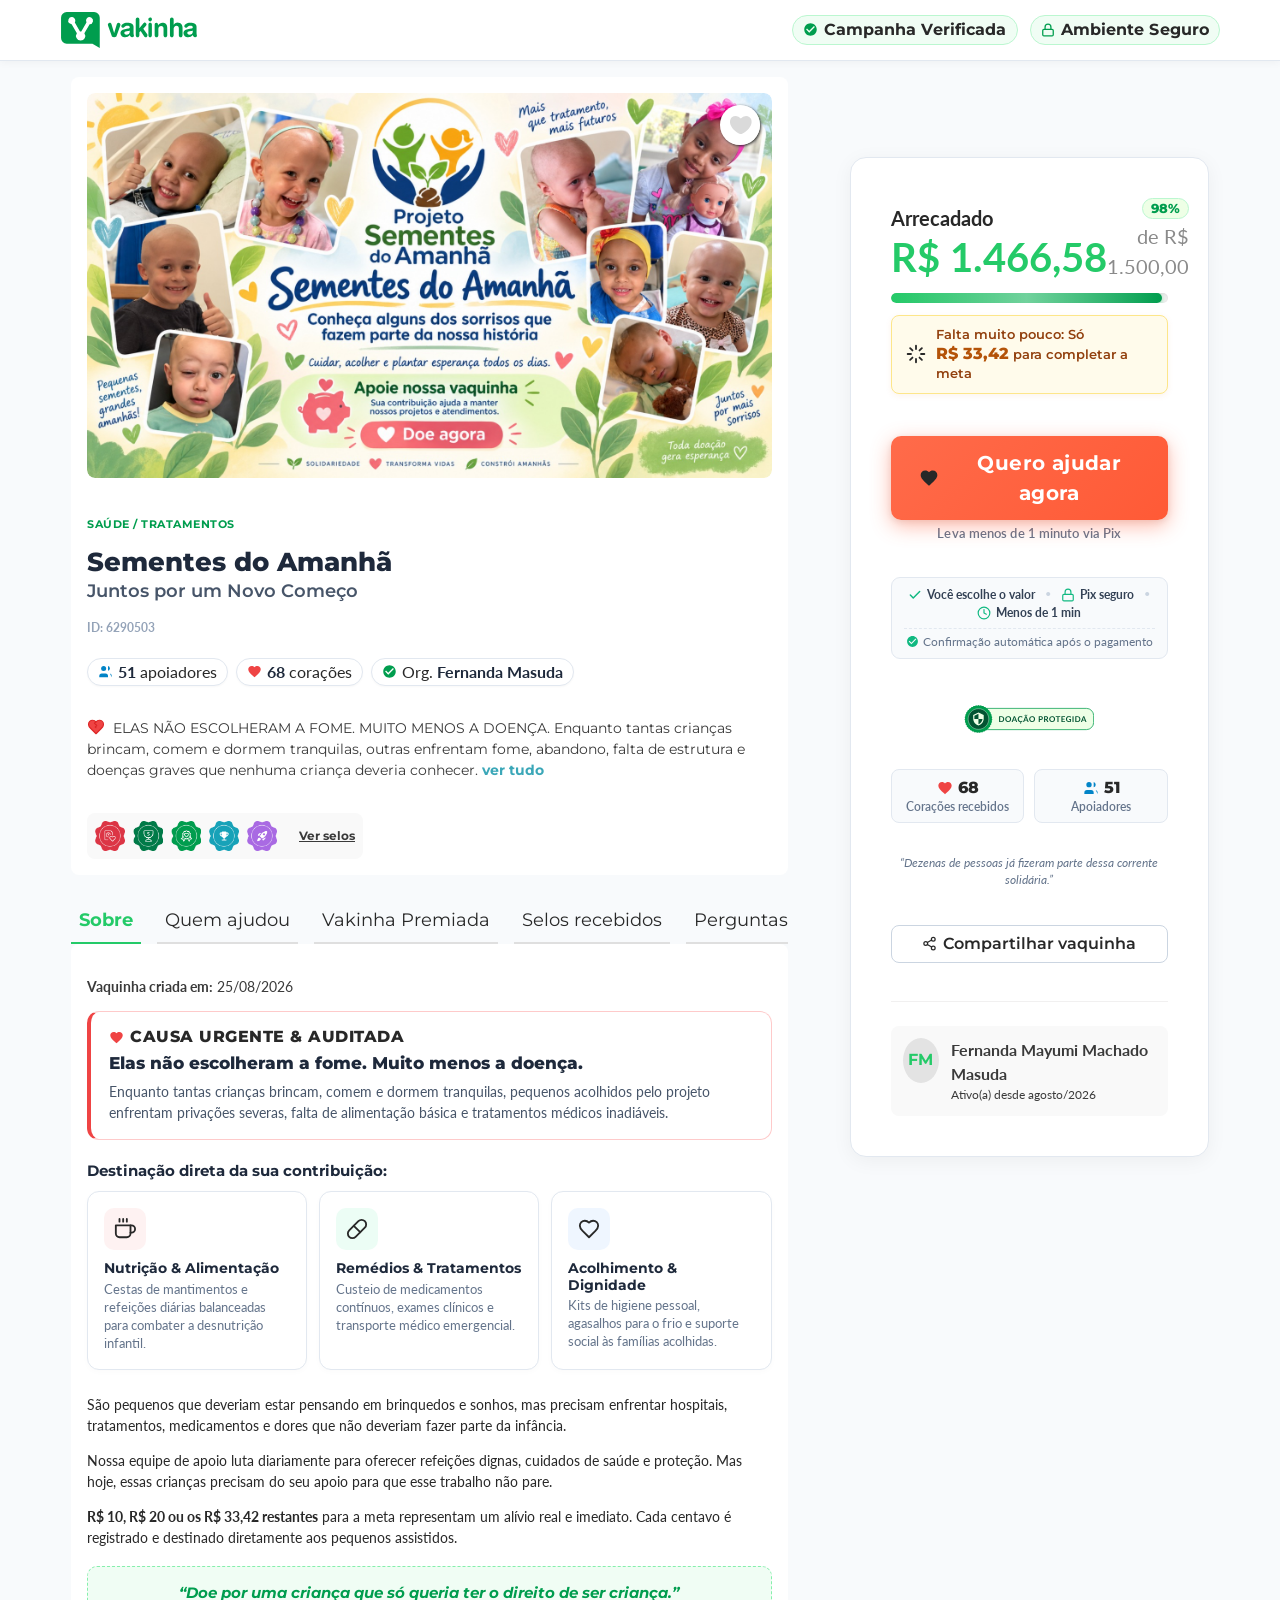
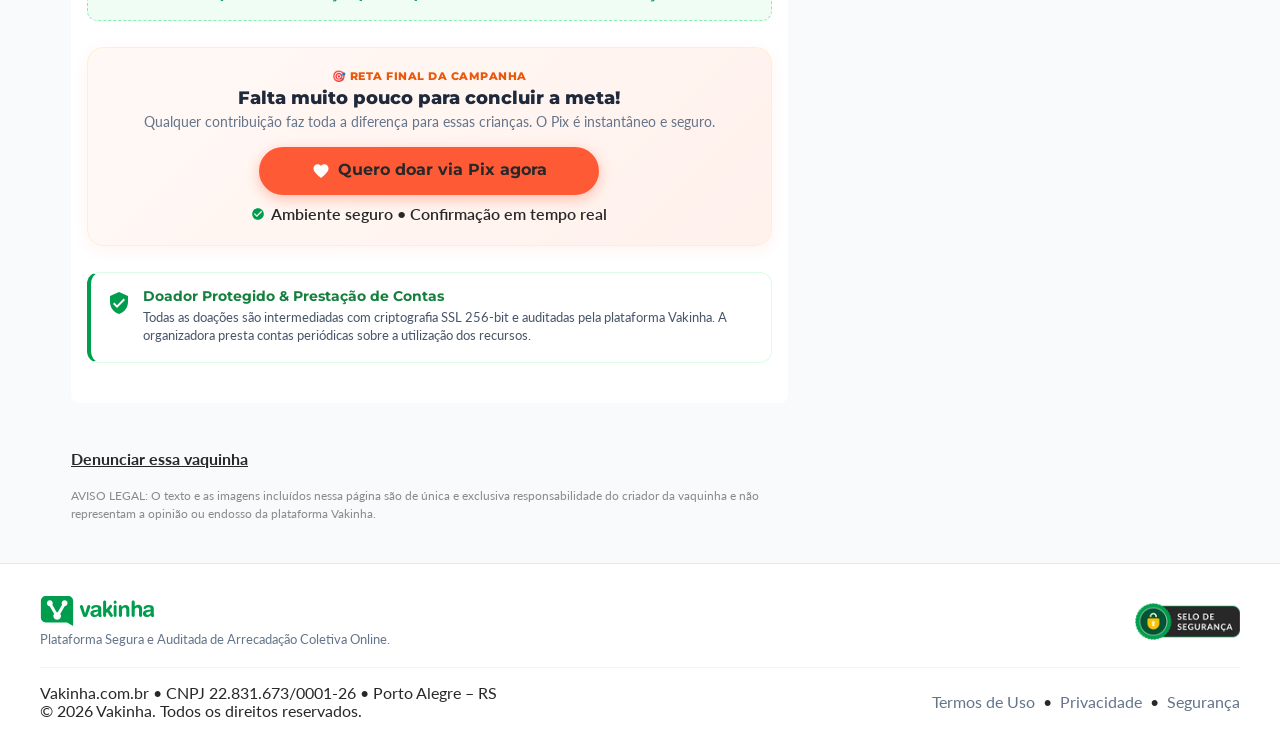
==== index.html @ 7f08d000 "feat: migrate payment integration completely to SigiloPay API and remove CaosPay" ====
<!DOCTYPE html>
<html lang="pt-BR">
<head>
  <meta charset="utf-8">
  <meta name="viewport" content="width=device-width, initial-scale=1.0">
  <title>Sementes do Amanhã — Juntos por um Novo Começo | Vakinha</title>
  <meta name="description" content="Ajude a campanha Sementes do Amanhã — Juntos por um Novo Começo.">
  <link rel="icon" href="assets/images/favicon.ico" type="image/x-icon">
  <link rel="preconnect" href="https://fonts.googleapis.com">
  <link rel="preconnect" href="https://fonts.gstatic.com" crossorigin>
  <link href="https://fonts.googleapis.com/css2?family=Lato:ital,wght@0,300;0,400;0,700;0,900;1,300;1,400;1,700;1,900&family=Montserrat:ital,wght@0,300;0,400;0,700;0,900;1,300;1,400;1,700;1,900&display=swap" rel="stylesheet">
  <link rel="stylesheet" href="assets/css/main.css">
  <link rel="stylesheet" href="assets/css/interactions.css">
</head>
<body>
  <div id="__next">
    <header id="headerContainer" class="vk-header-pro">
      <div class="vk-header-inner">
        <a href="javascript:void(0)" class="vk-logo-link vk-no-action" title="Vakinha.com.br — Maior site de vaquinhas do Brasil">
          <svg width="138" height="36" viewBox="0 0 151 40" fill="none" xmlns="http://www.w3.org/2000/svg">
            <path fill="#009D4E" fill-rule="evenodd" d="M6.253 0h30.494a6.27 6.27 0 0 1 4.417 1.839A6.28 6.28 0 0 1 43 6.26V28.96q.001.148-.005.29V40l-8.12-4.775H6.253a6.27 6.27 0 0 1-4.416-1.84A6.28 6.28 0 0 1 0 28.964V6.263a6.28 6.28 0 0 1 1.837-4.421A6.27 6.27 0 0 1 6.253.002zm15.484 21.578q-.348 0-.692.046L15.3 11.647a3.97 3.97 0 0 0-2.732-5.986 3.956 3.956 0 0 0-4.246 2.262 3.97 3.97 0 0 0 1.065 4.697c.668.557 1.5.879 2.368.916l5.85 10.146a5.116 5.116 0 0 0 4.113 8.111 5.1 5.1 0 0 0 4.555-2.756 5.12 5.12 0 0 0-.368-5.317l5.87-10.178a3.96 3.96 0 0 0 3.692-3.085 3.97 3.97 0 0 0-2.003-4.376 3.955 3.955 0 0 0-4.744.784 3.97 3.97 0 0 0-.49 4.79l-5.754 9.976a5 5 0 0 0-.736-.058z" clip-rule="evenodd"/>
            <path fill="#009D4E" d="M52.267 15.294a4.7 4.7 0 0 1-.26-1.078 2.07 2.07 0 0 1 .536-1.568A2.02 2.02 0 0 1 54.05 12c.502-.003.988.174 1.372.5.385.325.643.778.729 1.278l2.82 9.617h.057l2.821-9.617c.086-.5.344-.953.728-1.28A2.1 2.1 0 0 1 63.95 12a2 2 0 0 1 1.506.65 2.05 2.05 0 0 1 .537 1.566 4.5 4.5 0 0 1-.26 1.078L61.76 26.486C61.358 27.622 61.093 28 58.998 28s-2.359-.378-2.761-1.514zM80.562 23.504c.056.963.202 1.92.438 2.855a1.78 1.78 0 0 1-1.226 1.552 1.8 1.8 0 0 1-.69.079 2.28 2.28 0 0 1-1.823-.654 2.3 2.3 0 0 1-.672-1.822 7.3 7.3 0 0 1-5.8 2.476 4.52 4.52 0 0 1-3.299-1.165A4.55 4.55 0 0 1 66 23.65c0-3.524 2.67-4.513 5.92-4.892l2.58-.292c1.009-.11 1.829-.35 1.829-1.576s-1.25-1.747-2.67-1.747c-3.141 0-3.222 2.33-4.905 2.33a1.68 1.68 0 0 1-1.64-.975 1.7 1.7 0 0 1-.155-.655c0-1.688 2.38-3.844 6.73-3.844 4.064 0 6.879 1.311 6.879 4.368zm-4.237-3.058a3.8 3.8 0 0 1-1.829.67l-1.537.232c-1.771.263-2.729.816-2.729 2.097 0 .96.898 1.747 2.355 1.747 2.323 0 3.745-1.514 3.745-3.086zM83 8.153c0-.571.213-1.119.591-1.522.379-.404.892-.631 1.428-.631s1.049.227 1.427.63c.38.404.592.952.592 1.523v9.786l4.484-5.308c.19-.244.427-.443.693-.586.267-.142.558-.224.856-.24.489.01.956.216 1.31.577.353.36.567.85.6 1.37.01.27-.04.54-.145.785a1.7 1.7 0 0 1-.464.63l-2.993 3.336 4.204 6.015c.273.404.419.889.417 1.386a2.16 2.16 0 0 1-.554 1.461 1.9 1.9 0 0 1-1.354.633 1.97 1.97 0 0 1-1.037-.243 2.1 2.1 0 0 1-.788-.758l-3.816-5.75-1.411 1.326v3.274c0 .571-.213 1.119-.591 1.522-.379.404-.892.631-1.428.631a1.96 1.96 0 0 1-1.428-.63 2.23 2.23 0 0 1-.59-1.523zM99 6c.463 0 .911.179 1.269.506s.602.783.693 1.288c.09.506.02 1.031-.198 1.486a2.1 2.1 0 0 1-.999 1.008 1.8 1.8 0 0 1-1.346.074 2.03 2.03 0 0 1-1.082-.895 2.43 2.43 0 0 1-.327-1.457c.045-.513.249-.993.576-1.357A1.9 1.9 0 0 1 99 6m-1.921 8.037c0-.281.05-.56.146-.82.097-.26.238-.495.417-.694.178-.199.39-.357.623-.464a1.75 1.75 0 0 1 1.47 0c.234.107.446.265.624.464.179.199.32.435.417.695s.146.538.146.82v11.82c0 .569-.203 1.113-.563 1.515S99.51 28 99 28s-.998-.226-1.358-.627a2.27 2.27 0 0 1-.563-1.515zM104 14.133c0-1.281.565-2.128 1.866-2.128 1.3 0 1.867.847 1.867 2.128v.55h.057a6 6 0 0 1 2.173-1.996 5.8 5.8 0 0 1 2.834-.686c2.488 0 5.203 1.282 5.203 5.596v8.276c0 .564-.218 1.105-.605 1.504a2.03 2.03 0 0 1-1.46.623 2.03 2.03 0 0 1-1.459-.623 2.16 2.16 0 0 1-.605-1.504V18.44c0-1.72-.821-2.944-2.603-2.944a3.17 3.17 0 0 0-2.24 1.009 3.36 3.36 0 0 0-.899 2.342v7.023c0 .564-.217 1.105-.605 1.504a2.03 2.03 0 0 1-1.459.623 2.03 2.03 0 0 1-1.46-.623A2.16 2.16 0 0 1 104 25.87zM121 8.153c0-.57.218-1.119.605-1.522.387-.404.912-.631 1.46-.631s1.073.227 1.46.63c.387.404.604.952.604 1.523v5.927h.057a5.6 5.6 0 0 1 2.04-1.721 5.35 5.35 0 0 1 2.569-.551c2.489 0 5.205 1.298 5.205 5.663v8.376c0 .57-.218 1.119-.605 1.522-.387.404-.912.631-1.46.631a2.02 2.02 0 0 1-1.46-.63 2.2 2.2 0 0 1-.604-1.523v-7.524c0-1.74-.821-2.98-2.602-2.98a3.15 3.15 0 0 0-2.24 1.022 3.42 3.42 0 0 0-.898 2.37v7.107c0 .571-.218 1.12-.605 1.523-.387.404-.913.63-1.46.63a2.02 2.02 0 0 1-1.46-.63 2.2 2.2 0 0 1-.605-1.523zM150.562 23.504c.056.963.203 1.92.438 2.855a1.78 1.78 0 0 1-1.227 1.553 1.8 1.8 0 0 1-.689.078 2.28 2.28 0 0 1-1.824-.654 2.3 2.3 0 0 1-.672-1.822 7.3 7.3 0 0 1-5.8 2.476 4.52 4.52 0 0 1-3.298-1.165A4.55 4.55 0 0 1 136 23.65c0-3.524 2.669-4.513 5.921-4.892l2.579-.292c1.017-.11 1.829-.35 1.829-1.576s-1.248-1.747-2.669-1.747c-3.141 0-3.221 2.33-4.905 2.33a1.68 1.68 0 0 1-1.243-.433 1.7 1.7 0 0 1-.552-1.197c0-1.688 2.379-3.844 6.729-3.844 4.063 0 6.879 1.311 6.879 4.368zm-4.237-3.058a3.8 3.8 0 0 1-1.828.67l-1.538.232c-1.77.263-2.728.816-2.728 2.097 0 .96.897 1.747 2.355 1.747 2.321 0 3.743-1.514 3.743-3.086z"/>
          </svg>
        </a>

        <div class="vk-header-trust">
          <div class="vk-header-badge">
            <svg width="15" height="15" viewBox="0 0 24 24" fill="#009D4E"><path d="M12 2C6.48 2 2 6.48 2 12s4.48 10 10 10 10-4.48 10-10S17.52 2 12 2zm-2 15-5-5 1.41-1.41L10 14.17l7.59-7.59L19 8l-9 9z"/></svg>
            <span>Campanha Verificada</span>
          </div>
          <div class="vk-header-badge vk-badge-ssl">
            <svg width="14" height="14" viewBox="0 0 24 24" fill="none" stroke="#009D4E" stroke-width="2.2" stroke-linecap="round" stroke-linejoin="round"><rect x="3" y="11" width="18" height="11" rx="2" ry="2"/><path d="M7 11V7a5 5 0 0 1 10 0v4"/></svg>
            <span>Ambiente Seguro</span>
          </div>
        </div>
      </div>
    </header>

    <main class="sc-aXZVg sc-3762d086-5 gduZIE csbZFG vk-main-container">
      <div class="sc-gEvEer eWGeoZ vk-main-layout">

        <!-- ====================================================================
             LEFT COLUMN (Hero details, tabs, scannable story, FAQ)
             ==================================================================== -->
        <div class="sc-eqUAAy khNLdt vk-left-col">
          <div class="sc-dhKdcB fbcXCJ sc-3762d086-0 bCJFkt vk-hero-block">
            <div class="sc-dhKdcB dXnPLT">
              <div class="sc-f02dafb3-1 gdoSnV">
                <figure role="button" tabindex="0" class="sc-3762d086-2 kXimit">
                  <img src="assets/images/sementes-capa.jpg" alt="Sementes do Amanhã — Juntos por um Novo Começo" decoding="sync" loading="eager" fetchPriority="high" style="object-fit:cover" class="sc-3762d086-3 cHoFmu">
                </figure>
                <div class="sc-3762d086-10 bKgyRq">
                  <button type="button" data-cy="give-sticker-button" class="sc-dc56edc8-0 heRobj" title="Enviar coração">
                    <svg id="heartCoreOff" xmlns="http://www.w3.org/2000/svg" width="40" height="40" viewBox="0 0 40 40">
                      <circle id="Elipse_6" cx="20" cy="20" r="20" fill="#fff"></circle>
                      <path id="Caminho_597" d="M10.789,2.572A6.652,6.652,0,0,0,3.739.285C.819,1.21-.387,4.422.109,7.262c.785,4.507,5.706,9,9.964,10.666a1.976,1.976,0,0,0,.7.142h.037a1.923,1.923,0,0,0,.695-.142c4.3-1.7,9.179-6.159,9.965-10.666a7.373,7.373,0,0,0,.108-1.192V5.946A5.729,5.729,0,0,0,17.839.285,6.029,6.029,0,0,0,16.014,0a6.9,6.9,0,0,0-5.225,2.572" transform="translate(10 11)" fill="#dadada"></path>
                    </svg>
                  </button>
                </div>
              </div>
            </div>

            <!-- Campaign Meta & Title -->
            <div class="sc-dhKdcB hvkCOw vk-title-block">
              <div class="sc-dhKdcB eLCTpX">
                <div class="sc-fqkvVR jCjieJ vk-category-badge">Saúde / Tratamentos</div>
              </div>
              <h1 class="sc-fqkvVR eMKAgq vk-campaign-title">
                <span class="vk-title-main">Sementes do Amanhã</span>
                <span class="vk-title-sub">Juntos por um Novo Começo</span>
              </h1>
              <div class="sc-fqkvVR gBNkAM vk-campaign-id">ID: 6290503</div>

              <!-- Quick Trust & Social Proof Strip -->
              <div class="vk-quick-trust-strip">
                <div class="vk-trust-pill">
                  <svg width="15" height="15" viewBox="0 0 24 24" fill="#0284c7"><path d="M16 21v-2a4 4 0 0 0-4-4H6a4 4 0 0 0-4 4v2"/><circle cx="9" cy="7" r="4"/><path d="M22 21v-2a4 4 0 0 0-3-3.87"/><path d="M16 3.13a4 4 0 0 1 0 7.75"/></svg>
                  <span><strong>51</strong> apoiadores</span>
                </div>
                <div class="vk-trust-pill">
                  <svg width="15" height="15" viewBox="0 0 24 24" fill="#ef4444"><path d="M12 21.35l-1.45-1.32C5.4 15.36 2 12.28 2 8.5 2 5.42 4.42 3 7.5 3c1.74 0 3.41.81 4.5 2.09C13.09 3.81 14.76 3 16.5 3 19.58 3 22 5.42 22 8.5c0 3.78-3.4 6.86-8.55 11.54L12 21.35z"/></svg>
                  <span><strong>68</strong> corações</span>
                </div>
                <div class="vk-trust-pill">
                  <svg width="15" height="15" viewBox="0 0 24 24" fill="#009d4e"><path d="M12 2C6.48 2 2 6.48 2 12s4.48 10 10 10 10-4.48 10-10S17.52 2 12 2zm-2 15-5-5 1.41-1.41L10 14.17l7.59-7.59L19 8l-9 9z"/></svg>
                  <span>Org. <strong>Fernanda Masuda</strong></span>
                </div>
              </div>

              <div class="sc-dhKdcB eONmyf">
                <div class="sc-dhKdcB cIJqiv">
                  <div class="sc-fqkvVR dlBwvE" id="short-desc-text"><svg width="18" height="18" viewBox="0 0 24 24" fill="#ef4444" stroke="#dc2626" stroke-width="1.5" stroke-linecap="round" stroke-linejoin="round" style="vertical-align:-3px;display:inline-block;margin-right:4px"><path d="M19 14c1.49-1.46 3-3.21 3-5.5A5.5 5.5 0 0 0 16.5 3c-1.76 0-3 .5-4.5 2-1.5-1.5-2.74-2-4.5-2A5.5 5.5 0 0 0 2 8.5c0 2.3 1.5 4.05 3 5.5l7 7Z"/><path d="m12 13-1-1 2-2-3-3 2-2"/></svg> ELAS NÃO ESCOLHERAM A FOME. MUITO MENOS A DOENÇA. Enquanto tantas crianças brincam, comem e dormem tranquilas, outras enfrentam fome, abandono, falta de estrutura e doenças graves que nenhuma criança deveria conhecer. <span class="sc-fqkvVR jKFlAz" id="ver-tudo-btn">ver tudo</span></div>
                </div>
              </div>
            </div>

            <!-- Selos / Badges Bar -->
            <div class="sc-dhKdcB ifWaCc">
              <div class="sc-dhKdcB gYiotS sc-bf13f7ff-0 dTFoPZ">
                <div class="sc-dhKdcB bGQyYb" style="display:flex;align-items:center;gap:8px">
                  <img src="assets/images/badges/badge_top_day.png" alt="Mais amada das últimas 24h" title="Mais amada das últimas 24h" width="30" height="30" style="object-fit:contain;display:inline-block">
                  <img src="assets/images/badges/badge_5000_stickers.png" alt="Recebeu 5.000 corações" title="Recebeu 5.000 corações" width="30" height="30" style="object-fit:contain;display:inline-block">
                  <img src="assets/images/badges/badge_top_week.png" alt="Mais amada da semana" title="Mais amada da semana" width="30" height="30" style="object-fit:contain;display:inline-block">
                  <img src="assets/images/badges/badge_top_cat.png" alt="Mais amada da categoria" title="Mais amada da categoria" width="30" height="30" style="object-fit:contain;display:inline-block">
                  <img src="assets/images/badges/badge_30_days.png" alt="30 dias na lista das mais amadas" title="30 dias na lista das mais amadas" width="30" height="30" style="object-fit:contain;display:inline-block">
                </div>
                <div class="sc-fqkvVR kTFsLt" id="ver-selos-btn" style="margin-left:10px;cursor:pointer">Ver selos</div>
              </div>
            </div>
          </div>

          <!-- ================================================================
               NAVIGATION TABS
               ================================================================ -->
          <div class="vk-story-block">
            <div class="sc-dhKdcB iGWHkz">
              <div class="sc-b725d2f2-0 kvgpSn">
                <div class="sc-d46ef183-0 hpTUvZ vk-tab-btn" data-tab="sobre">
                  <div class="sc-fqkvVR bvrBZr">Sobre</div>
                </div>
                <div class="sc-d46ef183-0 fccSwh vk-tab-btn" data-tab="quem-ajudou">
                  <div class="sc-fqkvVR fGoREw">Quem ajudou</div>
                </div>
                <div class="sc-d46ef183-0 fccSwh vk-tab-btn" data-tab="premiada">
                  <div class="sc-fqkvVR fGoREw">Vakinha Premiada</div>
                </div>
                <div class="sc-d46ef183-0 fccSwh vk-tab-btn" data-tab="selos">
                  <div class="sc-fqkvVR fGoREw">Selos recebidos</div>
                </div>
                <div class="sc-d46ef183-0 fccSwh vk-tab-btn" data-tab="faq">
                  <div class="sc-fqkvVR fGoREw">Perguntas e Respostas</div>
                </div>
              </div>
            </div>

            <!-- Tab 1: SOBRE (Active by default) -->
            <div id="tab-sobre" class="tab-panel active">
              <div class="sc-dhKdcB DzrjH sc-77c3c68b-0 jWiEuC">
                <div>
                  <div class="sc-dhKdcB gVCQTT" style="margin-bottom:14px">
                    <div class="sc-fqkvVR TSXcW"><strong>Vaquinha criada em:</strong> 25/08/2026</div>
                  </div>

                  <!-- Lead Urgency Box -->
                  <div class="vk-story-lead">
                    <div class="vk-story-lead-badge">
                      <svg width="15" height="15" viewBox="0 0 24 24" fill="#ef4444"><path d="M12 21.35l-1.45-1.32C5.4 15.36 2 12.28 2 8.5 2 5.42 4.42 3 7.5 3c1.74 0 3.41.81 4.5 2.09C13.09 3.81 14.76 3 16.5 3 19.58 3 22 5.42 22 8.5c0 3.78-3.4 6.86-8.55 11.54L12 21.35z"/></svg>
                      <span>CAUSA URGENTE & AUDITADA</span>
                    </div>
                    <h3 class="vk-story-lead-title">Elas não escolheram a fome. Muito menos a doença.</h3>
                    <p class="vk-story-lead-desc">Enquanto tantas crianças brincam, comem e dormem tranquilas, pequenos acolhidos pelo projeto enfrentam privações severas, falta de alimentação básica e tratamentos médicos inadiáveis.</p>
                  </div>

                  <!-- 3 High-Impact Cards -->
                  <div class="vk-impact-section">
                    <div class="vk-impact-heading">Destinação direta da sua contribuição:</div>
                    <div class="vk-impact-grid">
                      <div class="vk-impact-card">
                        <div class="vk-impact-icon-wrap" style="background:#fef2f2;color:#ef4444">
                          <svg width="22" height="22" viewBox="0 0 24 24" fill="none" stroke="currentColor" stroke-width="2" stroke-linecap="round" stroke-linejoin="round"><path d="M18 8h1a4 4 0 0 1 0 8h-1"/><path d="M2 8h16v9a4 4 0 0 1-4 4H6a4 4 0 0 1-4-4V8z"/><line x1="6" y1="1" x2="6" y2="4"/><line x1="10" y1="1" x2="10" y2="4"/><line x1="14" y1="1" x2="14" y2="4"/></svg>
                        </div>
                        <div class="vk-impact-content">
                          <div class="vk-impact-card-title">Nutrição & Alimentação</div>
                          <div class="vk-impact-card-desc">Cestas de mantimentos e refeições diárias balanceadas para combater a desnutrição infantil.</div>
                        </div>
                      </div>

                      <div class="vk-impact-card">
                        <div class="vk-impact-icon-wrap" style="background:#ecfdf5;color:#009d4e">
                          <svg width="22" height="22" viewBox="0 0 24 24" fill="none" stroke="currentColor" stroke-width="2" stroke-linecap="round" stroke-linejoin="round"><path d="m10.5 20.5 10-10a4.95 4.95 0 1 0-7-7l-10 10a4.95 4.95 0 1 0 7 7Z"/><path d="m8.5 8.5 7 7"/></svg>
                        </div>
                        <div class="vk-impact-content">
                          <div class="vk-impact-card-title">Remédios & Tratamentos</div>
                          <div class="vk-impact-card-desc">Custeio de medicamentos contínuos, exames clínicos e transporte médico emergencial.</div>
                        </div>
                      </div>

                      <div class="vk-impact-card">
                        <div class="vk-impact-icon-wrap" style="background:#eff6ff;color:#0284c7">
                          <svg width="22" height="22" viewBox="0 0 24 24" fill="none" stroke="currentColor" stroke-width="2" stroke-linecap="round" stroke-linejoin="round"><path d="M19 14c1.49-1.46 3-3.21 3-5.5A5.5 5.5 0 0 0 16.5 3c-1.76 0-3 .5-4.5 2-1.5-1.5-2.74-2-4.5-2A5.5 5.5 0 0 0 2 8.5c0 2.3 1.5 4.05 3 5.5l7 7Z"/></svg>
                        </div>
                        <div class="vk-impact-content">
                          <div class="vk-impact-card-title">Acolhimento & Dignidade</div>
                          <div class="vk-impact-card-desc">Kits de higiene pessoal, agasalhos para o frio e suporte social às famílias acolhidas.</div>
                        </div>
                      </div>
                    </div>
                  </div>

                  <!-- Full Story Paragraphs -->
                  <div class="sc-f294cd4b-1 tFbcg vk-story-body" id="full-story-content">
                    <p>São pequenos que deveriam estar pensando em brinquedos e sonhos, mas precisam enfrentar hospitais, tratamentos, medicamentos e dores que não deveriam fazer parte da infância.</p>
                    <p>Nossa equipe de apoio luta diariamente para oferecer refeições dignas, cuidados de saúde e proteção. Mas hoje, essas crianças precisam do seu apoio para que esse trabalho não pare.</p>
                    <p><strong>R$ 10, R$ 20 ou os R$ 33,42 restantes</strong> para a meta representam um alívio real e imediato. Cada centavo é registrado e destinado diretamente aos pequenos assistidos.</p>
                    <div class="vk-quote-highlight">
                      “Doe por uma criança que só queria ter o direito de ser criança.”
                    </div>
                  </div>

                  <!-- Middle In-Page CTA Box -->
                  <div class="vk-middle-cta-box">
                    <div class="vk-middle-cta-tag">🎯 RETA FINAL DA CAMPANHA</div>
                    <div class="vk-middle-cta-title">Falta muito pouco para concluir a meta!</div>
                    <div class="vk-middle-cta-desc">Qualquer contribuição faz toda a diferença para essas crianças. O Pix é instantâneo e seguro.</div>
                    <button type="button" class="vk-middle-cta-btn" data-action="donate" title="Quero doar via Pix agora">
                      <svg width="18" height="18" viewBox="0 0 24 24" fill="#ffffff"><path d="M12 21.35l-1.45-1.32C5.4 15.36 2 12.28 2 8.5 2 5.42 4.42 3 7.5 3c1.74 0 3.41.81 4.5 2.09C13.09 3.81 14.76 3 16.5 3 19.58 3 22 5.42 22 8.5c0 3.78-3.4 6.86-8.55 11.54L12 21.35z"/></svg>
                      <span>Quero doar via Pix agora</span>
                    </button>
                    <div class="vk-middle-cta-guarantee">
                      <svg width="14" height="14" viewBox="0 0 24 24" fill="#009d4e"><path d="M12 2C6.48 2 2 6.48 2 12s4.48 10 10 10 10-4.48 10-10S17.52 2 12 2zm-2 15-5-5 1.41-1.41L10 14.17l7.59-7.59L19 8l-9 9z"/></svg>
                      <span>Ambiente seguro • Confirmação em tempo real</span>
                    </div>
                  </div>

                  <!-- Transparency & Protected Donor Badge Card -->
                  <div class="vk-transparency-card">
                    <div class="vk-transparency-icon">
                      <svg width="24" height="24" viewBox="0 0 24 24" fill="#009d4e"><path d="M12 1 3 5v6c0 5.55 3.84 10.74 9 12 5.16-1.26 9-6.45 9-12V5l-9-4zm-2 16-4-4 1.41-1.41L10 14.17l6.59-6.59L18 9l-8 8z"/></svg>
                    </div>
                    <div class="vk-transparency-text">
                      <div class="vk-transparency-title">Doador Protegido & Prestação de Contas</div>
                      <div class="vk-transparency-desc">Todas as doações são intermediadas com criptografia SSL 256-bit e auditadas pela plataforma Vakinha. A organizadora presta contas periódicas sobre a utilização dos recursos.</div>
                    </div>
                  </div>
                </div>
              </div>
            </div>

            <!-- Tab 3: QUEM AJUDOU -->
            <div id="tab-quem-ajudou" class="tab-panel">
              <div class="sc-dhKdcB DzrjH sc-77c3c68b-0 jWiEuC">
                <div id="quem-ajudou-count-header" style="font-family:'Montserrat',sans-serif;font-weight:700;font-size:18px;margin-bottom:16px;color:#282828">
                  51 pessoas já apoiaram esta vaquinha
                </div>
                <div class="vk-donor-item">
                  <div class="vk-donor-info">
                    <div class="vk-donor-avatar">RS</div>
                    <div>
                      <div class="vk-donor-name">Rodrigo Silveira</div>
                      <div class="vk-donor-date">Há 15 minutos</div>
                    </div>
                  </div>
                  <div class="vk-donor-val">R$ 35,00</div>
                </div>
                <div class="vk-donor-item">
                  <div class="vk-donor-info">
                    <div class="vk-donor-avatar">AL</div>
                    <div>
                      <div class="vk-donor-name">Apoiador Anônimo</div>
                      <div class="vk-donor-date">Há 32 minutos</div>
                    </div>
                  </div>
                  <div class="vk-donor-val">R$ 50,00</div>
                </div>
                <div class="vk-donor-item">
                  <div class="vk-donor-info">
                    <div class="vk-donor-avatar">MC</div>
                    <div>
                      <div class="vk-donor-name">Marcelo Camargo</div>
                      <div class="vk-donor-date">Há 1 hora</div>
                    </div>
                  </div>
                  <div class="vk-donor-val">R$ 25,00</div>
                </div>
                <div class="vk-donor-item">
                  <div class="vk-donor-info">
                    <div class="vk-donor-avatar">GF</div>
                    <div>
                      <div class="vk-donor-name">Gabriela Freitas</div>
                      <div class="vk-donor-date">Há 2 horas</div>
                    </div>
                  </div>
                  <div class="vk-donor-val">R$ 20,00</div>
                </div>
                <div class="vk-donor-item">
                  <div class="vk-donor-info">
                    <div class="vk-donor-avatar">TT</div>
                    <div>
                      <div class="vk-donor-name">Tiago Takahashi</div>
                      <div class="vk-donor-date">Há 3 horas</div>
                    </div>
                  </div>
                  <div class="vk-donor-val">R$ 50,00</div>
                </div>
                <div class="vk-donor-item">
                  <div class="vk-donor-info">
                    <div class="vk-donor-avatar">AS</div>
                    <div>
                      <div class="vk-donor-name">Amanda Souza</div>
                      <div class="vk-donor-date">Há 4 horas</div>
                    </div>
                  </div>
                  <div class="vk-donor-val">R$ 25,00</div>
                </div>
              </div>
            </div>

            <!-- Tab 3: VAKINHA PREMIADA -->
            <div id="tab-premiada" class="tab-panel">
              <div class="sc-dhKdcB DzrjH sc-77c3c68b-0 jWiEuC">
                <div style="font-family:'Montserrat',sans-serif;font-weight:700;font-size:18px;margin-bottom:12px;color:#282828;display:flex;align-items:center;gap:6px">
                  <span>Vakinha Premiada</span>
                  <svg width="20" height="20" viewBox="0 0 24 24" fill="#f59e0b" stroke="#d97706" stroke-width="1.5" stroke-linecap="round" stroke-linejoin="round"><path d="m12 3-1.912 5.813a2 2 0 0 1-1.275 1.275L3 12l5.813 1.912a2 2 0 0 1 1.275 1.275L12 21l1.912-5.813a2 2 0 0 1 1.275-1.275L21 12l-5.813-1.912a2 2 0 0 1-1.275-1.275L12 3Z"/><path d="M5 3v4"/><path d="M19 17v4"/><path d="M3 5h4"/><path d="M17 19h4"/></svg>
                </div>
                <p style="font-family:'Lato',sans-serif;font-size:14px;color:#5a5a5a;line-height:1.6">
                  Ao realizar sua doação nesta campanha, você concorre a prêmios especiais pela Loteria Federal através do programa Vakinha Premiada. Para cada R$ 25 doados, você recebe um número da sorte para participar dos sorteios mensais. Ajude uma causa nobre e ainda concorra a prêmios!
                </p>
                <div style="background:#EEFFE6;padding:16px;border-radius:8px;margin-top:16px;border:1px solid #bbf7d0">
                  <strong style="color:#009d4e;font-family:'Montserrat',sans-serif">Participe agora!</strong>
                  <p style="margin:6px 0 0;font-size:13px;color:#0a8f51;font-family:'Lato',sans-serif">Faça uma doação de qualquer valor a partir de R$ 25 para gerar automaticamente seus números da sorte.</p>
                </div>
              </div>
            </div>

            <!-- Tab 4: SELOS RECEBIDOS -->
            <div id="tab-selos" class="tab-panel">
              <div class="sc-dhKdcB DzrjH sc-77c3c68b-0 jWiEuC">
                <div style="font-family:'Montserrat',sans-serif;font-weight:700;font-size:18px;margin-bottom:16px;color:#282828">
                  Selos e Conquistas da Campanha
                </div>
                <div style="display:grid;grid-template-columns:repeat(auto-fill,minmax(180px,1fr));gap:14px">
                  <div style="background:#f9fbf9;border:1px solid #e5e7eb;border-radius:10px;padding:18px;text-align:center;box-shadow:0 1px 3px rgba(0,0,0,0.03)">
                    <img src="assets/images/badges/badge_top_day.png" alt="Mais amada das últimas 24h" width="56" height="56" style="object-fit:contain;margin:0 auto">
                    <div style="font-family:'Montserrat',sans-serif;font-weight:700;font-size:14px;margin-top:10px;color:#282828">Mais amada das últimas 24h</div>
                    <div style="font-family:'Lato',sans-serif;font-size:12px;color:#009d4e;font-weight:700;margin-top:4px">Conquista Oficial</div>
                  </div>
                  <div style="background:#f9fbf9;border:1px solid #e5e7eb;border-radius:10px;padding:18px;text-align:center;box-shadow:0 1px 3px rgba(0,0,0,0.03)">
                    <img src="assets/images/badges/badge_5000_stickers.png" alt="Recebeu 5.000 corações" width="56" height="56" style="object-fit:contain;margin:0 auto">
                    <div style="font-family:'Montserrat',sans-serif;font-weight:700;font-size:14px;margin-top:10px;color:#282828">Recebeu 5.000 corações</div>
                    <div style="font-family:'Lato',sans-serif;font-size:12px;color:#009d4e;font-weight:700;margin-top:4px">9.340 corações recebidos</div>
                  </div>
                  <div style="background:#f9fbf9;border:1px solid #e5e7eb;border-radius:10px;padding:18px;text-align:center;box-shadow:0 1px 3px rgba(0,0,0,0.03)">
                    <img src="assets/images/badges/badge_top_week.png" alt="Mais amada da semana" width="56" height="56" style="object-fit:contain;margin:0 auto">
                    <div style="font-family:'Montserrat',sans-serif;font-weight:700;font-size:14px;margin-top:10px;color:#282828">Mais amada da semana</div>
                    <div style="font-family:'Lato',sans-serif;font-size:12px;color:#009d4e;font-weight:700;margin-top:4px">Destaque Geral</div>
                  </div>
                  <div style="background:#f9fbf9;border:1px solid #e5e7eb;border-radius:10px;padding:18px;text-align:center;box-shadow:0 1px 3px rgba(0,0,0,0.03)">
                    <img src="assets/images/badges/badge_top_cat.png" alt="Mais amada da categoria" width="56" height="56" style="object-fit:contain;margin:0 auto">
                    <div style="font-family:'Montserrat',sans-serif;font-weight:700;font-size:14px;margin-top:10px;color:#282828">Mais amada da categoria</div>
                    <div style="font-family:'Lato',sans-serif;font-size:12px;color:#009d4e;font-weight:700;margin-top:4px">Saúde / Tratamentos</div>
                  </div>
                  <div style="background:#f9fbf9;border:1px solid #e5e7eb;border-radius:10px;padding:18px;text-align:center;box-shadow:0 1px 3px rgba(0,0,0,0.03)">
                    <img src="assets/images/badges/badge_30_days.png" alt="30 dias na lista das mais amadas" width="56" height="56" style="object-fit:contain;margin:0 auto">
                    <div style="font-family:'Montserrat',sans-serif;font-weight:700;font-size:14px;margin-top:10px;color:#282828">30 dias na lista das mais amadas</div>
                    <div style="font-family:'Lato',sans-serif;font-size:12px;color:#009d4e;font-weight:700;margin-top:4px">Campanha Verificada</div>
                  </div>
                </div>
              </div>
            </div>

            <!-- Tab 5: PERGUNTAS E RESPOSTAS (FAQ) -->
            <div id="tab-faq" class="tab-panel">
              <div class="sc-dhKdcB DzrjH sc-77c3c68b-0 jWiEuC">
                <div class="vk-faq-item">
                  <div class="vk-faq-question">
                    <span>Para que será usado o valor arrecadado?</span>
                    <svg class="vk-faq-icon" viewBox="0 0 24 24"><path fill="currentColor" d="M7.41 8.59 12 13.17l4.59-4.58L18 10l-6 6-6-6z"/></svg>
                  </div>
                  <div class="vk-faq-answer">
                    O valor arrecadado é destinado integralmente para suprir alimentação nutritiva diária, medicamentos essenciais, exames e suporte médico para crianças em situação de extrema vulnerabilidade acolhidas pelo projeto Sementes do Amanhã.
                  </div>
                </div>
                <div class="vk-faq-item">
                  <div class="vk-faq-question">
                    <span>Como acompanhar a campanha?</span>
                    <svg class="vk-faq-icon" viewBox="0 0 24 24"><path fill="currentColor" d="M7.41 8.59 12 13.17l4.59-4.58L18 10l-6 6-6-6z"/></svg>
                  </div>
                  <div class="vk-faq-answer">
                    Você pode acompanhar o progresso em tempo real, as prestações de contas e os relatos de evolução diretamente nesta página oficial do Vakinha e através dos canais de comunicação da iniciativa.
                  </div>
                </div>
                <div class="vk-faq-item">
                  <div class="vk-faq-question">
                    <span>Qual é a meta da campanha?</span>
                    <svg class="vk-faq-icon" viewBox="0 0 24 24"><path fill="currentColor" d="M7.41 8.59 12 13.17l4.59-4.58L18 10l-6 6-6-6z"/></svg>
                  </div>
                  <div class="vk-faq-answer">
                    A meta oficial desta etapa é de <strong>R$ 1.500,00</strong>. No momento, faltam apenas <strong>R$ 33,42</strong> para completarmos 100% da meta!
                  </div>
                </div>
                <div class="vk-faq-item">
                  <div class="vk-faq-question">
                    <span>Quanto já foi arrecadado?</span>
                    <svg class="vk-faq-icon" viewBox="0 0 24 24"><path fill="currentColor" d="M7.41 8.59 12 13.17l4.59-4.58L18 10l-6 6-6-6z"/></svg>
                  </div>
                  <div class="vk-faq-answer">
                    Já foram arrecadados <strong>R$ 1.466,58</strong> (atingindo <strong>98%</strong> da meta estipulada), graças à união e solidariedade de 51 apoiadores participantes!
                  </div>
                </div>
                <div class="vk-faq-item">
                  <div class="vk-faq-question">
                    <span>Como funciona a contribuição?</span>
                    <svg class="vk-faq-icon" viewBox="0 0 24 24"><path fill="currentColor" d="M7.41 8.59 12 13.17l4.59-4.58L18 10l-6 6-6-6z"/></svg>
                  </div>
                  <div class="vk-faq-answer">
                    É muito prático, rápido e seguro: basta clicar no botão <strong>Quero ajudar</strong>, escolher o valor desejado e efetuar o Pix pelo QR Code ou código Copia e Cola gerado pelo sistema. A confirmação do pagamento é automática e instantânea.
                  </div>
                </div>
                <div class="vk-faq-item">
                  <div class="vk-faq-question">
                    <span>Quem organiza a campanha?</span>
                    <svg class="vk-faq-icon" viewBox="0 0 24 24"><path fill="currentColor" d="M7.41 8.59 12 13.17l4.59-4.58L18 10l-6 6-6-6z"/></svg>
                  </div>
                  <div class="vk-faq-answer">
                    A campanha é organizada e administrada pela voluntária <strong>Fernanda Mayumi Machado Masuda</strong> em benefício direto das crianças atendidas pela iniciativa solidária Sementes do Amanhã.
                  </div>
                </div>
              </div>
            </div>

            <!-- Report and Legal Disclaimers -->
            <div class="sc-dhKdcB kCmTRQ" style="margin-top:20px">
              <a href="#denuncie">
                <span style="cursor:pointer;display:contents">
                  <span class="sc-fqkvVR hUByyi" style="text-decoration:underline;font-weight:700">Denunciar essa vaquinha</span>
                </span>
              </a>
              <div class="sc-fqkvVR fGcqIG" style="margin-top:8px">
                AVISO LEGAL: O texto e as imagens incluídos nessa página são de única e exclusiva responsabilidade do criador da vaquinha e não representam a opinião ou endosso da plataforma Vakinha.
              </div>
            </div>
          </div>
        </div>

        <!-- ====================================================================
             RIGHT COLUMN (Sticky card: raised amount, goal, buttons, organizer)
             ==================================================================== -->
        <div class="sc-eqUAAy eTWelm vk-right-col">
          <div class="sc-dhKdcB Qfelw sc-3762d086-1 cPWuP vk-goal-card">
            <div class="sc-dhKdcB dzCpjk">
              <div class="sc-dhKdcB jUzxdk">
                <div class="sc-dhKdcB jeRMIo">
                  <div class="sc-dhKdcB fqsqHI vk-goal-section">
                    <!-- 1. Amount Raised & Percent Header -->
                    <div class="vk-goal-header">
                      <div>
                        <div class="sc-fqkvVR dXzKpF sc-a407dab4-0 iGcqXy">Arrecadado</div>
                        <div class="sc-fqkvVR kWIkzW" id="raised-amount-val">R$ 1.466,58</div>
                      </div>
                      <div class="vk-goal-meta-badge">
                        <span id="goal-progress-percent" class="vk-goal-pct">98%</span>
                        <div class="sc-fqkvVR ewoObz" id="goal-meta-val">de R$ 1.500,00</div>
                      </div>
                    </div>

                    <!-- 2. Emotional Progress Bar (Animates 0 -> 98%) -->
                    <div class="vk-progress-track">
                      <div class="vk-progress-fill" id="goal-progress-fill" style="width: 0%;">
                        <div class="vk-progress-shine"></div>
                      </div>
                    </div>

                    <!-- 3. Dynamic Urgency Banner (Directly Above CTA) -->
                    <div class="vk-urgency-card" id="goal-remaining-card">
                      <div class="vk-urgency-icon">
                        <svg width="20" height="20" viewBox="0 0 24 24" fill="none" stroke="currentColor" stroke-width="2.2" stroke-linecap="round" stroke-linejoin="round">
                          <path d="M12 2v4M12 18v4M4.93 4.93l2.83 2.83M16.24 16.24l2.83 2.83M2 12h4M18 12h4M4.93 19.07l2.83-2.83M16.24 7.76l2.83-2.83"/>
                        </svg>
                      </div>
                      <div class="vk-urgency-text" id="goal-remaining-text">
                        Falta muito pouco: Só <strong class="vk-urgency-val" id="goal-remaining-val">R$ 33,42</strong> para completar a meta
                      </div>
                    </div>
                  </div>

                  <!-- 4. High-Impact Coral CTA Button -->
                  <div style="margin-top: 10px; width: 100%;">
                    <button type="button" class="sc-fPXMVe fhXXgM vk-cta-premium" data-action="donate" title="Quero ajudar agora">
                      <svg width="20" height="20" viewBox="0 0 24 24" fill="#ffffff" style="flex-shrink:0">
                        <path d="M12 21.35l-1.45-1.32C5.4 15.36 2 12.28 2 8.5 2 5.42 4.42 3 7.5 3c1.74 0 3.41.81 4.5 2.09C13.09 3.81 14.76 3 16.5 3 19.58 3 22 5.42 22 8.5c0 3.78-3.4 6.86-8.55 11.54L12 21.35z"/>
                      </svg>
                      <div class="sc-fqkvVR hXGXXh" data-cy="campaign-toolbar">Quero ajudar agora</div>
                    </button>
                    <!-- 5. Frictionless Subtext -->
                    <div class="vk-cta-subtext">
                      Leva menos de 1 minuto via Pix
                    </div>
                  </div>

                  <!-- 6. Trust & Friction Reduction Microcopies (3 Guarantees + Confirmation Note) -->
                  <div class="vk-microcopy-block">
                    <div class="vk-microcopy-row">
                      <span class="vk-microcopy-item">
                        <svg width="14" height="14" viewBox="0 0 24 24" fill="none" stroke="#10b981" stroke-width="2.5" stroke-linecap="round" stroke-linejoin="round"><path d="M20 6L9 17l-5-5"/></svg>
                        Você escolhe o valor
                      </span>
                      <span class="vk-microcopy-dot">•</span>
                      <span class="vk-microcopy-item">
                        <svg width="14" height="14" viewBox="0 0 24 24" fill="none" stroke="#10b981" stroke-width="2" stroke-linecap="round" stroke-linejoin="round"><rect x="3" y="11" width="18" height="11" rx="2" ry="2"/><path d="M7 11V7a5 5 0 0 1 10 0v4"/></svg>
                        Pix seguro
                      </span>
                      <span class="vk-microcopy-dot">•</span>
                      <span class="vk-microcopy-item">
                        <svg width="14" height="14" viewBox="0 0 24 24" fill="none" stroke="#10b981" stroke-width="2" stroke-linecap="round" stroke-linejoin="round"><circle cx="12" cy="12" r="10"/><polyline points="12 6 12 12 16 14"/></svg>
                        Menos de 1 min
                      </span>
                    </div>
                    <div class="vk-microcopy-note">
                      <svg width="13" height="13" viewBox="0 0 24 24" fill="#10b981"><path d="M12 2C6.48 2 2 6.48 2 12s4.48 10 10 10 10-4.48 10-10S17.52 2 12 2zm-2 15-5-5 1.41-1.41L10 14.17l7.59-7.59L19 8l-9 9z"/></svg>
                      Confirmação automática após o pagamento
                    </div>
                  </div>

                  <!-- 7. Doador Protegido Shield Badge (Positioned directly under microcopies) -->
                  <div class="vk-protected-seal-wrap">
                    <svg xmlns="http://www.w3.org/2000/svg" width="130" height="28" fill="none" viewBox="0 0 130 28"><path fill="#EEFFE6" stroke="#009D4E" stroke-width="0.75" d="M122.398 3.375a7.227 7.227 0 0 1 7.227 7.227v6.796a7.227 7.227 0 0 1-7.227 7.227H8.375V3.375z"></path><path fill="#009D4E" d="M14.087.236a.7.7 0 0 1 .748 0l.515.326a.7.7 0 0 0 .636.057l.564-.228a.7.7 0 0 1 .736.133l.449.412a.7.7 0 0 0 .616.17l.596-.123a.7.7 0 0 1 .7.262l.368.486a.7.7 0 0 0 .575.277l.61-.015a.7.7 0 0 1 .641.383l.275.544a.7.7 0 0 0 .517.375l.602.094a.7.7 0 0 1 .563.492l.174.584a.7.7 0 0 0 .441.462l.576.2a.7.7 0 0 1 .466.584l.067.605a.7.7 0 0 0 .352.533l.53.3a.7.7 0 0 1 .354.658l-.042.608a.7.7 0 0 0 .25.587l.47.39a.7.7 0 0 1 .23.71l-.15.59a.7.7 0 0 0 .142.624l.392.466a.7.7 0 0 1 .1.741l-.253.554a.7.7 0 0 0 .029.638l.302.529a.7.7 0 0 1-.034.747l-.348.5a.7.7 0 0 0-.086.633l.203.574a.7.7 0 0 1-.167.73l-.431.429a.7.7 0 0 0-.198.607l.097.602a.7.7 0 0 1-.294.687l-.502.346a.7.7 0 0 0-.302.562l-.012.61a.7.7 0 0 1-.412.624l-.555.25a.7.7 0 0 0-.399.5l-.12.596a.7.7 0 0 1-.517.54l-.591.148a.7.7 0 0 0-.481.42l-.225.566a.7.7 0 0 1-.606.44l-.607.04a.7.7 0 0 0-.549.327l-.322.516a.7.7 0 0 1-.674.325l-.605-.07a.7.7 0 0 0-.598.225l-.41.45a.7.7 0 0 1-.721.2l-.583-.178a.7.7 0 0 0-.628.114l-.484.37a.7.7 0 0 1-.745.068l-.542-.278a.7.7 0 0 0-.638 0l-.542.278a.7.7 0 0 1-.745-.067l-.484-.37a.7.7 0 0 0-.628-.115l-.583.177a.7.7 0 0 1-.721-.199l-.41-.45a.7.7 0 0 0-.598-.225l-.605.07a.7.7 0 0 1-.674-.325l-.322-.516a.7.7 0 0 0-.549-.328l-.608-.04a.7.7 0 0 1-.605-.439l-.225-.566a.7.7 0 0 0-.481-.42l-.59-.147a.7.7 0 0 1-.518-.54l-.12-.598a.7.7 0 0 0-.399-.5l-.555-.25a.7.7 0 0 1-.412-.624l-.012-.609a.7.7 0 0 0-.303-.562l-.501-.346a.7.7 0 0 1-.294-.687l.097-.602a.7.7 0 0 0-.198-.607l-.431-.43a.7.7 0 0 1-.167-.729l.203-.574a.7.7 0 0 0-.086-.633l-.348-.5a.7.7 0 0 1-.034-.747l.302-.529a.7.7 0 0 0 .029-.638l-.253-.554a.7.7 0 0 1 .1-.741l.392-.466a.7.7 0 0 0 .142-.623l-.15-.59a.7.7 0 0 1 .23-.712l.469-.389a.7.7 0 0 0 .251-.587l-.042-.608a.7.7 0 0 1 .354-.658l.53-.3a.7.7 0 0 0 .352-.533l.067-.605a.7.7 0 0 1 .466-.585l.576-.2a.7.7 0 0 0 .441-.461l.174-.584a.7.7 0 0 1 .563-.492l.602-.094a.7.7 0 0 0 .517-.375l.275-.544a.7.7 0 0 1 .642-.383l.608.015a.7.7 0 0 0 .576-.277l.368-.486a.7.7 0 0 1 .7-.262l.596.123a.7.7 0 0 0 .616-.17l.448-.412a.7.7 0 0 1 .736-.133l.565.228a.7.7 0 0 0 .636-.057z"></path><path fill="#025432" stroke="#fff" stroke-width="0.35" d="M14.46 3.675c5.702 0 10.325 4.623 10.325 10.325S20.162 24.325 14.46 24.325 4.135 19.702 4.135 14 8.758 3.675 14.46 3.675Z"></path><path fill="#EEFFE6" d="M14.46 7.583 9.21 9.917v3.5c0 3.237 2.24 6.265 5.25 7 3.01-.735 5.25-3.763 5.25-7v-3.5zm0 6.411h4.084c-.309 2.404-1.913 4.544-4.083 5.215V14h-4.083v-3.325l4.083-1.814z"></path><path fill="#025432" d="M40.24 14.108q0 .636-.211 1.168-.212.532-.596.916a2.7 2.7 0 0 1-.924.596q-.54.212-1.2.212h-2.204v-5.784h2.204q.66 0 1.2.216.54.212.924.596.384.38.596.912t.212 1.168m-1.103 0q0-.476-.128-.852a1.7 1.7 0 0 0-.364-.64 1.55 1.55 0 0 0-.576-.404 2 2 0 0 0-.76-.14h-1.124v4.072h1.124q.424 0 .76-.14.34-.14.576-.4.24-.264.364-.64.128-.38.128-.856m7.97 0q0 .636-.212 1.18-.208.54-.592.936-.384.395-.924.62-.54.22-1.2.22-.656 0-1.196-.22-.54-.224-.928-.62a2.8 2.8 0 0 1-.596-.936 3.2 3.2 0 0 1-.212-1.18q0-.636.212-1.176.212-.544.596-.94.388-.396.928-.616.54-.225 1.196-.224.44 0 .828.104.388.1.712.288.325.184.58.452.26.264.44.592t.272.712q.096.384.096.808m-1.1 0q0-.476-.128-.852a1.8 1.8 0 0 0-.364-.644 1.56 1.56 0 0 0-.576-.404 2 2 0 0 0-.76-.14 2 2 0 0 0-.764.14 1.6 1.6 0 0 0-.576.404q-.236.264-.364.644-.129.376-.128.852 0 .476.128.856.127.376.364.64.24.26.576.4.34.14.764.14t.76-.14q.34-.14.576-.4.236-.264.364-.64.128-.38.128-.856m5.321.708-.704-1.924a4 4 0 0 1-.108-.304 10 10 0 0 1-.112-.38q-.052.204-.108.384-.055.176-.108.308l-.7 1.916zm1.9 2.184h-.832a.36.36 0 0 1-.228-.068.45.45 0 0 1-.132-.176l-.432-1.18h-2.396l-.432 1.18a.4.4 0 0 1-.124.168.35.35 0 0 1-.228.076h-.84l2.276-5.784h1.096zm5.379-.836a2.3 2.3 0 0 1-.768.624q-.452.225-1.068.268l-.052.188q.376.088.528.236a.5.5 0 0 1 .152.36.43.43 0 0 1-.072.244.56.56 0 0 1-.2.184q-.128.076-.308.116t-.396.04q-.165 0-.308-.024a2 2 0 0 1-.28-.064l.092-.308q.024-.092.116-.092a.3.3 0 0 1 .12.028q.067.032.196.032.132 0 .196-.052.068-.048.068-.12 0-.116-.144-.168a3 3 0 0 0-.444-.092l.176-.512a2.8 2.8 0 0 1-1.04-.288 2.5 2.5 0 0 1-.784-.628 2.8 2.8 0 0 1-.496-.904 3.5 3.5 0 0 1-.172-1.124q0-.652.208-1.192.208-.544.584-.936a2.65 2.65 0 0 1 .904-.608q.524-.22 1.16-.22.632 0 1.12.208.492.208.836.544l-.36.5a.3.3 0 0 1-.084.084.22.22 0 0 1-.136.036.3.3 0 0 1-.124-.032 3 3 0 0 1-.14-.084 4 4 0 0 0-.176-.112 1.642 1.642 0 0 0-.54-.192 2 2 0 0 0-.4-.036q-.388 0-.712.14-.32.135-.552.4a1.8 1.8 0 0 0-.36.64q-.128.375-.128.86 0 .488.136.868.14.38.376.64a1.62 1.62 0 0 0 1.244.536q.22 0 .396-.024.18-.024.328-.076.152-.053.284-.132.136-.084.268-.204a.3.3 0 0 1 .084-.056.2.2 0 0 1 .092-.024q.088 0 .156.068zm4.193-1.348-.704-1.924a4 4 0 0 1-.108-.304 10 10 0 0 1-.112-.38q-.052.204-.108.384-.055.176-.108.308l-.7 1.916zM64.7 17h-.832a.36.36 0 0 1-.228-.068.45.45 0 0 1-.132-.176l-.432-1.18H60.68l-.432 1.18a.4.4 0 0 1-.124.168.35.35 0 0 1-.228.076h-.84l2.276-5.784h1.096zm-2.324-6.796q.089 0 .152-.036a.3.3 0 0 0 .108-.088.4.4 0 0 0 .064-.12.5.5 0 0 0 .02-.132h.604q0 .2-.056.384a1 1 0 0 1-.16.324.8.8 0 0 1-.26.224.7.7 0 0 1-.352.084.9.9 0 0 1-.356-.064 3 3 0 0 1-.272-.136l-.228-.14a.4.4 0 0 0-.208-.064.3.3 0 0 0-.156.036.3.3 0 0 0-.104.092.468.468 0 0 0-.08.256h-.612q0-.195.056-.38.055-.188.16-.328a.8.8 0 0 1 .26-.228.7.7 0 0 1 .356-.088q.204 0 .356.064.152.065.272.14l.224.136a.4.4 0 0 0 .212.064m8.667 3.904q0 .636-.212 1.18-.208.54-.592.936-.384.395-.924.62-.54.22-1.2.22-.656 0-1.196-.22-.54-.224-.928-.62a2.8 2.8 0 0 1-.596-.936 3.2 3.2 0 0 1-.212-1.18q0-.636.212-1.176.212-.544.596-.94.387-.396.928-.616.54-.225 1.196-.224.44 0 .828.104.387.1.712.288.325.184.58.452.26.264.44.592t.272.712q.096.384.096.808m-1.1 0q0-.476-.128-.852a1.8 1.8 0 0 0-.364-.644 1.55 1.55 0 0 0-.576-.404 2 2 0 0 0-.76-.14q-.424 0-.764.14a1.6 1.6 0 0 0-.576.404q-.236.264-.364.644-.128.376-.128.852t.128.856q.128.376.364.64.24.26.576.4.34.14.764.14t.76-.14q.34-.14.576-.4.236-.264.364-.64.128-.38.128-.856m6.67.016q.296 0 .516-.072a1 1 0 0 0 .364-.212.9.9 0 0 0 .22-.336q.072-.2.072-.444 0-.232-.072-.42a.8.8 0 0 0-.216-.32.94.94 0 0 0-.364-.2 1.7 1.7 0 0 0-.52-.072h-.804v2.076zm0-2.908a3.3 3.3 0 0 1 1.004.136q.424.135.7.38.276.244.408.584.136.34.136.744 0 .42-.14.772a1.6 1.6 0 0 1-.42.6 1.95 1.95 0 0 1-.704.392q-.42.14-.984.14h-.804V17h-1.076v-5.784zm5.221 2.752q.305 0 .528-.076.228-.075.372-.208a.85.85 0 0 0 .22-.32 1.1 1.1 0 0 0 .072-.404q0-.44-.292-.676-.288-.236-.884-.236h-.688v1.92zM84.602 17h-.972q-.276 0-.4-.216l-1.216-1.852a.4.4 0 0 0-.152-.148.5.5 0 0 0-.24-.044h-.46V17h-1.076v-5.784h1.764q.588 0 1.008.124.424.12.692.34.272.22.4.528.128.304.128.672 0 .292-.088.552-.084.26-.248.472-.16.212-.4.372-.235.16-.54.252.104.06.192.144a1 1 0 0 1 .16.192zm6.463-2.892q0 .636-.212 1.18-.208.54-.592.936-.384.395-.924.62-.54.22-1.2.22-.657 0-1.196-.22-.54-.224-.928-.62a2.8 2.8 0 0 1-.596-.936 3.2 3.2 0 0 1-.212-1.18q0-.636.212-1.176.212-.544.596-.94.388-.396.928-.616.54-.225 1.196-.224.44 0 .828.104.388.1.712.288.324.184.58.452.26.264.44.592t.272.712q.096.384.096.808m-1.1 0q0-.476-.128-.852a1.8 1.8 0 0 0-.364-.644 1.55 1.55 0 0 0-.576-.404 2 2 0 0 0-.76-.14 2 2 0 0 0-.764.14 1.6 1.6 0 0 0-.576.404q-.237.264-.364.644-.129.376-.128.852 0 .476.128.856.127.376.364.64.24.26.576.4.34.14.764.14.423 0 .76-.14.339-.14.576-.4.235-.264.364-.64.128-.38.128-.856m6.29-2.008H94.51V17h-1.076v-4.9H91.69v-.884h4.564zm2.236-.028v1.604h2.024v.828h-2.024v1.636h2.568V17h-3.648v-5.784h3.648v.856zm8.565 2.028v2.34a3.1 3.1 0 0 1-.94.476 3.7 3.7 0 0 1-1.064.148q-.708 0-1.284-.22a2.9 2.9 0 0 1-.98-.612 2.7 2.7 0 0 1-.624-.936 3.1 3.1 0 0 1-.22-1.188q0-.652.212-1.196t.6-.936q.392-.392.948-.608t1.248-.216q.351 0 .656.056.307.056.568.156.264.096.48.236t.396.308l-.308.488a.3.3 0 0 1-.188.144.34.34 0 0 1-.252-.06l-.264-.152a1.7 1.7 0 0 0-.296-.132 2.4 2.4 0 0 0-.364-.092 2.7 2.7 0 0 0-.464-.036 2 2 0 0 0-.776.144 1.6 1.6 0 0 0-.588.412 1.9 1.9 0 0 0-.376.644q-.132.375-.132.84 0 .496.14.888.144.388.4.66.26.268.624.412.363.14.812.14.32 0 .572-.068t.492-.184v-1.048h-.728a.23.23 0 0 1-.164-.056.2.2 0 0 1-.056-.144V14.1zm2.516 2.9h-1.08v-5.784h1.08zm6.831-2.892q0 .636-.212 1.168t-.596.916a2.7 2.7 0 0 1-.924.596q-.54.212-1.2.212h-2.204v-5.784h2.204q.66 0 1.2.216.54.212.924.596.384.38.596.912.213.532.212 1.168m-1.104 0q0-.476-.128-.852a1.7 1.7 0 0 0-.364-.64 1.55 1.55 0 0 0-.576-.404 2 2 0 0 0-.76-.14h-1.124v4.072h1.124q.424 0 .76-.14.34-.14.576-.4.24-.264.364-.64.129-.38.128-.856m5.331.708-.704-1.924a4 4 0 0 1-.108-.304 8 8 0 0 1-.112-.38 5.972 5.972 0 0 1-.216.692l-.7 1.916zm1.9 2.184h-.832a.36.36 0 0 1-.228-.068.45.45 0 0 1-.132-.176l-.432-1.18h-2.396l-.432 1.18a.4.4 0 0 1-.124.168.35.35 0 0 1-.228.076h-.84l2.276-5.784h1.096z"></path></svg>
                  </div>

                  <!-- 8. Social Proof (Hearts & Donors Cards + Authentic Statement) -->
                  <div class="vk-social-proof-grid">
                    <div class="vk-social-card">
                      <div class="vk-social-card-num">
                        <svg width="16" height="16" viewBox="0 0 24 24" fill="#ef4444"><path d="M12 21.35l-1.45-1.32C5.4 15.36 2 12.28 2 8.5 2 5.42 4.42 3 7.5 3c1.74 0 3.41.81 4.5 2.09C13.09 3.81 14.76 3 16.5 3 19.58 3 22 5.42 22 8.5c0 3.78-3.4 6.86-8.55 11.54L12 21.35z"/></svg>
                        <span id="heart-count-value">68</span>
                      </div>
                      <div class="vk-social-card-label">Corações recebidos</div>
                    </div>
                    <div class="vk-social-card">
                      <div class="vk-social-card-num">
                        <svg width="16" height="16" viewBox="0 0 24 24" fill="#0284c7"><path d="M16 21v-2a4 4 0 0 0-4-4H6a4 4 0 0 0-4 4v2"/><circle cx="9" cy="7" r="4"/><path d="M22 21v-2a4 4 0 0 0-3-3.87"/><path d="M16 3.13a4 4 0 0 1 0 7.75"/></svg>
                        <span id="donor-count-val">51</span>
                      </div>
                      <div class="vk-social-card-label">Apoiadores</div>
                    </div>
                  </div>
                  <div class="vk-social-quote">
                    “Dezenas de pessoas já fizeram parte dessa corrente solidária.”
                  </div>

                  <!-- 9. Secondary Compact Outline Share Button -->
                  <button type="button" class="vk-share-btn-compact" data-action="share" title="Compartilhar vaquinha">
                    <svg width="15" height="15" viewBox="0 0 24 24" fill="none" stroke="currentColor" stroke-width="2" stroke-linecap="round" stroke-linejoin="round">
                      <circle cx="18" cy="5" r="3"/><circle cx="6" cy="12" r="3"/><circle cx="18" cy="19" r="3"/><line x1="8.59" y1="13.51" x2="15.42" y2="17.49"/><line x1="15.41" y1="6.51" x2="8.59" y2="10.49"/>
                    </svg>
                    <span>Compartilhar vaquinha</span>
                  </button>

                  <div class="sc-jXbUNg dttRqJ"></div>

                  <!-- 10. Organizer Profile Box -->
                  <div class="sc-dhKdcB rPUta">
                    <div class="sc-dhKdcB AgBj">
                      <div class="sc-fd8687cd-4 SSRLq" style="display:flex;align-items:center;justify-content:center;width:45px;height:45px;border-radius:50%;background:#e3e3e3;font-family:'Montserrat',sans-serif;font-weight:700;color:#24ca68;margin-right:12px">
                        FM
                      </div>
                      <div class="sc-fd8687cd-5 cNEqTm">
                        <div class="sc-dhKdcB jzNLWM">
                          <div class="sc-dhKdcB jJqXMD">
                            <div class="sc-fqkvVR jLCljf">Fernanda Mayumi Machado Masuda</div>
                          </div>
                          <div class="sc-fqkvVR byHNhP">Ativo(a) desde agosto/2026</div>
                        </div>
                      </div>
                    </div>
                  </div>
                </div>
          </div>
        </div>
      </div>
    </main>

    <!-- ====================================================================
         INSTITUTIONAL TRUST FOOTER
         ==================================================================== -->
    <footer id="footerContainer" class="vk-footer-pro">
      <div class="vk-footer-inner">
        <div class="vk-footer-top">
          <div class="vk-footer-brand">
            <svg width="115" height="30" viewBox="0 0 151 40" fill="none" xmlns="http://www.w3.org/2000/svg">
              <path fill="#009D4E" fill-rule="evenodd" d="M6.253 0h30.494a6.27 6.27 0 0 1 4.417 1.839A6.28 6.28 0 0 1 43 6.26V28.96q.001.148-.005.29V40l-8.12-4.775H6.253a6.27 6.27 0 0 1-4.416-1.84A6.28 6.28 0 0 1 0 28.964V6.263a6.28 6.28 0 0 1 1.837-4.421A6.27 6.27 0 0 1 6.253.002zm15.484 21.578q-.348 0-.692.046L15.3 11.647a3.97 3.97 0 0 0-2.732-5.986 3.956 3.956 0 0 0-4.246 2.262 3.97 3.97 0 0 0 1.065 4.697c.668.557 1.5.879 2.368.916l5.85 10.146a5.116 5.116 0 0 0 4.113 8.111 5.1 5.1 0 0 0 4.555-2.756 5.12 5.12 0 0 0-.368-5.317l5.87-10.178a3.96 3.96 0 0 0 3.692-3.085 3.97 3.97 0 0 0-2.003-4.376 3.955 3.955 0 0 0-4.744.784 3.97 3.97 0 0 0-.49 4.79l-5.754 9.976a5 5 0 0 0-.736-.058z" clip-rule="evenodd"/>
              <path fill="#009D4E" d="M52.267 15.294a4.7 4.7 0 0 1-.26-1.078 2.07 2.07 0 0 1 .536-1.568A2.02 2.02 0 0 1 54.05 12c.502-.003.988.174 1.372.5.385.325.643.778.729 1.278l2.82 9.617h.057l2.821-9.617c.086-.5.344-.953.728-1.28A2.1 2.1 0 0 1 63.95 12a2 2 0 0 1 1.506.65 2.05 2.05 0 0 1 .537 1.566 4.5 4.5 0 0 1-.26 1.078L61.76 26.486C61.358 27.622 61.093 28 58.998 28s-2.359-.378-2.761-1.514zM80.562 23.504c.056.963.202 1.92.438 2.855a1.78 1.78 0 0 1-1.226 1.552 1.8 1.8 0 0 1-.69.079 2.28 2.28 0 0 1-1.823-.654 2.3 2.3 0 0 1-.672-1.822 7.3 7.3 0 0 1-5.8 2.476 4.52 4.52 0 0 1-3.299-1.165A4.55 4.55 0 0 1 66 23.65c0-3.524 2.67-4.513 5.92-4.892l2.58-.292c1.019-.11 1.829-.35 1.829-1.576s-1.25-1.747-2.67-1.747c-3.141 0-3.222 2.33-4.905 2.33a1.68 1.68 0 0 1-1.64-.975 1.7 1.7 0 0 1-.155-.655c0-1.688 2.38-3.844 6.73-3.844 4.064 0 6.879 1.311 6.879 4.368zm-4.237-3.058a3.8 3.8 0 0 1-1.829.67l-1.537.232c-1.771.263-2.729.816-2.729 2.097 0 .96.898 1.747 2.355 1.747 2.323 0 3.745-1.514 3.745-3.086zM83 8.153c0-.571.213-1.119.591-1.522.379-.404.892-.631 1.428-.631s1.049.227 1.427.63c.38.404.592.952.592 1.523v9.786l4.484-5.308c.19-.244.427-.443.693-.586.267-.142.558-.224.856-.24.489.01.956.216 1.31.577.353.36.567.85.6 1.37.01.27-.04.54-.145.785a1.7 1.7 0 0 1-.464.63l-2.993 3.336 4.204 6.015c.273.404.419.889.417 1.386a2.16 2.16 0 0 1-.554 1.461 1.9 1.9 0 0 1-1.354.633 1.97 1.97 0 0 1-1.037-.243 2.1 2.1 0 0 1-.788-.758l-3.816-5.75-1.411 1.326v3.274c0 .571-.213 1.119-.591 1.522-.379.404-.892.631-1.428.631a1.96 1.96 0 0 1-1.428-.63 2.23 2.23 0 0 1-.59-1.523zM99 6c.463 0 .911.179 1.269.506s.602.783.693 1.288c.09.506.02 1.031-.198 1.486a2.1 2.1 0 0 1-.999 1.008 1.8 1.8 0 0 1-1.346.074 2.03 2.03 0 0 1-1.082-.895 2.43 2.43 0 0 1-.327-1.457c.045-.513.249-.993.576-1.357A1.9 1.9 0 0 1 99 6m-1.921 8.037c0-.281.05-.56.146-.82.097-.26.238-.495.417-.694.178-.199.39-.357.623-.464a1.75 1.75 0 0 1 1.47 0c.234.107.446.265.624.464.179.199.32.435.417.695s.146.538.146.82v11.82c0 .569-.203 1.113-.563 1.515S99.51 28 99 28s-.998-.226-1.358-.627a2.27 2.27 0 0 1-.563-1.515zM104 14.133c0-1.281.565-2.128 1.866-2.128 1.3 0 1.867.847 1.867 2.128v.55h.057a6 6 0 0 1 2.173-1.996 5.8 5.8 0 0 1 2.834-.686c2.488 0 5.203 1.282 5.203 5.596v8.276c0 .564-.218 1.105-.605 1.504a2.03 2.03 0 0 1-1.46.623 2.03 2.03 0 0 1-1.459-.623 2.16 2.16 0 0 1-.605-1.504V18.44c0-1.72-.821-2.944-2.603-2.944a3.17 3.17 0 0 0-2.24 1.009 3.36 3.36 0 0 0-.899 2.342v7.023c0 .564-.217 1.105-.605 1.504a2.03 2.03 0 0 1-1.459.623 2.03 2.03 0 0 1-1.46-.623A2.16 2.16 0 0 1 104 25.87zM121 8.153c0-.57.218-1.119.605-1.522.387-.404.912-.631 1.46-.631s1.073.227 1.46.63c.387.404.604.952.604 1.523v5.927h.057a5.6 5.6 0 0 1 2.04-1.721 5.35 5.35 0 0 1 2.569-.551c2.489 0 5.205 1.298 5.205 5.663v8.376c0 .57-.218 1.119-.605 1.522-.387.404-.912.631-1.46.631a2.02 2.02 0 0 1-1.46-.63 2.2 2.2 0 0 1-.604-1.523v-7.524c0-1.74-.821-2.98-2.602-2.98a3.15 3.15 0 0 0-2.24 1.022 3.42 3.42 0 0 0-.898 2.37v7.107c0 .571-.218 1.12-.605 1.523-.387.404-.913.63-1.46.63a2.02 2.02 0 0 1-1.46-.63 2.2 2.2 0 0 1-.605-1.523zM150.562 23.504c.056.963.203 1.92.438 2.855a1.78 1.78 0 0 1-1.227 1.553 1.8 1.8 0 0 1-.689.078 2.28 2.28 0 0 1-1.824-.654 2.3 2.3 0 0 1-.672-1.822 7.3 7.3 0 0 1-5.8 2.476 4.52 4.52 0 0 1-3.298-1.165A4.55 4.55 0 0 1 136 23.65c0-3.524 2.669-4.513 5.921-4.892l2.579-.292c1.017-.11 1.829-.35 1.829-1.576s-1.248-1.747-2.669-1.747c-3.141 0-3.221 2.33-4.905 2.33a1.68 1.68 0 0 1-1.243-.433 1.7 1.7 0 0 1-.552-1.197c0-1.688 2.379-3.844 6.729-3.844 4.063 0 6.879 1.311 6.879 4.368zm-4.237-3.058a3.8 3.8 0 0 1-1.828.67l-1.538.232c-1.77.263-2.728.816-2.728 2.097 0 .96.897 1.747 2.355 1.747 2.321 0 3.743-1.514 3.743-3.086z"/>
            </svg>
            <p class="vk-footer-desc">Plataforma Segura e Auditada de Arrecadação Coletiva Online.</p>
          </div>
          <div class="vk-footer-seal-wrap">
            <img src="assets/images/selo.png" alt="Selo de Segurança Vakinha" class="vk-footer-seal-img" width="105" height="36">
          </div>
        </div>
        <div class="vk-footer-divider"></div>
        <div class="vk-footer-bottom">
          <div class="vk-footer-copy">
            <div>Vakinha.com.br • CNPJ 22.831.673/0001-26 • Porto Alegre – RS</div>
            <div>© 2026 Vakinha. Todos os direitos reservados.</div>
          </div>
          <div class="vk-footer-links">
            <a href="javascript:void(0)" class="vk-no-action">Termos de Uso</a>
            <span>•</span>
            <a href="javascript:void(0)" class="vk-no-action">Privacidade</a>
            <span>•</span>
            <a href="javascript:void(0)" class="vk-no-action">Segurança</a>
          </div>
        </div>
      </div>
    </footer>
  </div>

  <!-- ====================================================================
       INTERACTIVE MODALS & TOAST NOTIFICATION
       ==================================================================== -->

  <!-- Share Modal -->
  <div id="share-modal" class="vk-modal-backdrop">
    <div class="vk-modal-card">
      <div class="vk-modal-header">
        <h3 class="vk-modal-title">Compartilhe essa vaquinha</h3>
        <button type="button" class="vk-modal-close" aria-label="Fechar">
          <svg width="24" height="24" viewBox="0 0 24 24"><path fill="currentColor" d="M19 6.41 17.59 5 12 10.59 6.41 5 5 6.41 10.59 12 5 17.59 6.41 19 12 13.41 17.59 19 19 17.59 13.41 12z"/></svg>
        </button>
      </div>
      <div class="vk-modal-body">
        <p style="font-family:'Lato',sans-serif;font-size:14px;color:#5a5a5a;margin-top:0;margin-bottom:16px">
          Compartilhar é uma das melhores formas de ajudar esta vaquinha a atingir e superar seus objetivos!
        </p>
        <div class="vk-share-grid">
          <a href="https://api.whatsapp.com/send?text=Ajude%20o%20projeto%20Sementes%20do%20Amanh%C3%A3%20-%20Juntos%20por%20um%20Novo%20Come%C3%A7o%20https://www.vakinha.com.br/vaquinha/sementes-do-amanha-juntos-por-um-novo-comeco" target="_blank" class="vk-share-btn whatsapp">
            <svg width="20" height="20" viewBox="0 0 24 24" fill="#25D366"><path d="M12.04 2c-5.46 0-9.91 4.45-9.91 9.91 0 1.75.46 3.45 1.32 4.95L2.05 22l5.25-1.38c1.45.79 3.08 1.21 4.74 1.21 5.46 0 9.91-4.45 9.91-9.91 0-2.65-1.03-5.14-2.9-7.01A9.816 9.816 0 0 0 12.04 2m.01 1.67c2.2 0 4.26.86 5.82 2.42a8.225 8.225 0 0 1 2.41 5.83c0 4.54-3.7 8.24-8.24 8.24-1.48 0-2.93-.4-4.2-1.15l-.3-.18-3.12.82.83-3.04-.2-.31a8.19 8.19 0 0 1-1.26-4.38c0-4.54 3.7-8.24 8.24-8.24m4.52 11.66c-.25-.13-1.47-.72-1.7-.81-.23-.08-.39-.13-.56.13-.17.25-.64.81-.79.97-.14.17-.29.19-.54.06-.25-.13-1.06-.39-2.01-1.24-.74-.66-1.24-1.48-1.39-1.73-.14-.25-.02-.39.11-.51.11-.11.25-.29.37-.43.13-.15.17-.25.25-.42.08-.17.04-.31-.02-.44-.06-.13-.56-1.34-.76-1.84-.2-.48-.4-.42-.56-.43h-.47c-.17 0-.44.06-.67.31-.23.25-.88.86-.88 2.1 0 1.24.9 2.44 1.03 2.61.13.17 1.77 2.7 4.29 3.79.6.26 1.07.41 1.43.53.6.19 1.15.16 1.58.1.48-.07 1.47-.6 1.68-1.18.21-.58.21-1.07.15-1.18-.07-.1-.23-.17-.48-.29z"/></svg>
            WhatsApp
          </a>
          <a href="https://www.facebook.com/sharer/sharer.php?u=https://www.vakinha.com.br/vaquinha/sementes-do-amanha-juntos-por-um-novo-comeco" target="_blank" class="vk-share-btn facebook">
            <svg width="20" height="20" viewBox="0 0 24 24" fill="#1877F2"><path d="M22 12c0-5.52-4.48-10-10-10S2 6.48 2 12c0 4.84 3.44 8.87 8 9.8V15H8v-3h2V9.5C10 7.57 11.57 6 13.5 6H16v3h-2c-.55 0-1 .45-1 1v2h3v3h-3v6.95c5.05-.5 9-4.76 9-9.95z"/></svg>
            Facebook
          </a>
        </div>
        <div style="font-family:'Montserrat',sans-serif;font-weight:700;font-size:14px;margin-bottom:8px">Copiar link da página:</div>
        <div class="vk-copy-link-box">
          <input type="text" id="share-link-input" class="vk-copy-link-input" readonly value="https://www.vakinha.com.br/vaquinha/sementes-do-amanha-juntos-por-um-novo-comeco">
          <button type="button" id="copy-share-link-btn" class="vk-copy-link-btn">Copiar</button>
        </div>
      </div>
    </div>
  </div>

  <!-- Donation Simulator Modal ("Quero Ajudar") -->
  <div id="donate-modal" class="vk-modal-backdrop">
    <div class="vk-modal-card">
      <div class="vk-modal-header" style="flex-direction: column; align-items: flex-start; position: relative;">
        <h3 class="vk-modal-title">Escolha o valor da contribuição</h3>
        <div class="vk-modal-friction-sub">Escolha um valor e gere seu Pix em segundos.</div>
        <button type="button" class="vk-modal-close" aria-label="Fechar" style="position: absolute; right: 16px; top: 16px;">
          <svg width="24" height="24" viewBox="0 0 24 24"><path fill="currentColor" d="M19 6.41 17.59 5 12 10.59 6.41 5 5 6.41 10.59 12 5 17.59 6.41 19 12 13.41 17.59 19 19 17.59 13.41 12z"/></svg>
        </button>
      </div>
      <div class="vk-modal-body">
        <div class="vk-amount-grid">
          <div class="vk-amount-option featured selected" data-val="33.42">
            <span class="vk-amount-badge">Completar a meta! 🎯</span>
            <span class="vk-amount-num">R$ 33,42</span>
          </div>
          <div class="vk-amount-option" data-val="20">R$ 20</div>
          <div class="vk-amount-option" data-val="50">R$ 50</div>
          <div class="vk-amount-option" data-val="100">R$ 100</div>
          <div class="vk-amount-option" data-val="200">R$ 200</div>
          <div class="vk-amount-option" data-val="10">R$ 10</div>
        </div>
        <label style="display:block;font-family:'Montserrat',sans-serif;font-weight:700;font-size:13px;margin-bottom:6px;color:#282828">
          Ou digite outro valor:
        </label>
        <input type="text" id="custom-donation-input" class="vk-custom-amount" value="R$ 33,42">

        <div style="background:#f9f9f9;border:1px solid #f1f0f0;border-radius:8px;padding:14px;margin-bottom:20px">
          <div style="display:flex;align-items:center;gap:8px;font-family:'Montserrat',sans-serif;font-weight:700;font-size:14px;color:#282828">
            <svg width="18" height="18" viewBox="0 0 24 24" fill="#24ca68" stroke="#16a34a" stroke-width="1.5" stroke-linecap="round" stroke-linejoin="round" style="flex-shrink:0"><polygon points="13 2 3 14 12 14 11 22 21 10 12 10 13 2"/></svg>
            <span>Pagamento Instantâneo com PIX</span>
          </div>
          <div style="font-family:'Lato',sans-serif;font-size:13px;color:#5a5a5a;margin-top:6px;line-height:1.4">
            O QR Code e o código Pix Copia e Cola são gerados com confirmação imediata após clicar abaixo.
          </div>
        </div>

        <button type="button" id="confirm-donate-btn" class="vk-donate-submit">
          Doar com PIX
        </button>
      </div>
    </div>
  </div>

  
  <!-- PIX Checkout Modal (SigiloPay Gateway Integration) -->
  <div id="pix-checkout-modal" class="vk-modal-backdrop">
    <div class="vk-modal-card vk-pix-checkout-card">
      <div class="vk-modal-header">
        <div style="display:flex;align-items:center;gap:10px">
          <svg xmlns="http://www.w3.org/2000/svg" width="22" height="22" viewBox="0 0 25.403 25.403">
            <path d="M78.682,183.135a3.708,3.708,0,0,1-2.638-1.089l-3.811-3.813a.724.724,0,0,0-1,0l-3.824,3.824a3.709,3.709,0,0,1-2.638,1.092h-.746l4.829,4.829a3.863,3.863,0,0,0,5.458,0l4.839-4.84Z" transform="translate(-58.87 -163.703)" fill="#00b460"></path>
            <path d="M64.77,5.955a3.709,3.709,0,0,1,2.638,1.092l3.824,3.825a.709.709,0,0,0,1,0l3.81-3.81a3.7,3.7,0,0,1,2.638-1.093h.459L74.3,1.13a3.858,3.858,0,0,0-5.457,0h0L64.023,5.955Z" transform="translate(-58.87 0.001)" fill="#00b460"></path>
            <path d="M24.273,90.354,21.349,87.43a.564.564,0,0,1-.208.042h-1.33a2.626,2.626,0,0,0-1.846.765l-3.81,3.808a1.83,1.83,0,0,1-2.586,0L7.745,88.222A2.625,2.625,0,0,0,5.9,87.456H4.268a.574.574,0,0,1-.2-.039L1.129,90.354a3.863,3.863,0,0,0,0,5.458l2.936,2.936a.552.552,0,0,1,.2-.039H5.9a2.626,2.626,0,0,0,1.846-.765l3.824-3.824a1.874,1.874,0,0,1,2.587,0l3.81,3.809a2.626,2.626,0,0,0,1.846.765h1.33a.555.555,0,0,1,.208.042l2.924-2.924a3.858,3.858,0,0,0,0-5.457h0" transform="translate(0 -80.381)" fill="#00b460"></path>
          </svg>
          <h3 class="vk-modal-title">Pagamento via Pix</h3>
        </div>
        <button type="button" class="vk-modal-close" id="pix-checkout-close" aria-label="Fechar">
          <svg width="24" height="24" viewBox="0 0 24 24"><path fill="currentColor" d="M19 6.41 17.59 5 12 10.59 6.41 5 5 6.41 10.59 12 5 17.59 6.41 19 12 13.41 17.59 19 19 17.59 13.41 12z"/></svg>
        </button>
      </div>
      <div class="vk-modal-body vk-pix-body">
        <!-- Status indicator & Amount Header -->
        <div class="vk-pix-header-info">
          <div class="vk-pix-status-badge">
            <span class="vk-pix-pulse-dot"></span>
            <span id="pix-checkout-status-text">Aguardando pagamento...</span>
          </div>
          <div class="vk-pix-amount-wrapper">
            <span class="vk-pix-amount-label">Valor a pagar:</span>
            <span class="vk-pix-amount-value" id="pix-checkout-amount">R$ 25,00</span>
          </div>
        </div>

        <!-- QR Code Container -->
        <div class="vk-pix-qr-container">
          <div class="vk-pix-qr-box" id="pix-qr-box">
            <img id="pix-qr-image" src="" alt="QR Code PIX" class="vk-pix-qr-img" />
            <div id="pix-qr-loading" class="vk-pix-qr-skeleton">
              <div class="vk-pix-spinner"></div>
              <span>Gerando cobrança PIX...</span>
            </div>
          </div>
          <div class="vk-pix-scan-hint">Abra o app do seu banco e escaneie o código QR acima</div>
        </div>

        <!-- PIX Copia e Cola -->
        <div class="vk-pix-copy-section">
          <label class="vk-pix-label" for="pix-copy-paste-input">Ou copie o código PIX Copia e Cola:</label>
          <div class="vk-pix-input-group">
            <input type="text" id="pix-copy-paste-input" class="vk-pix-input" readonly placeholder="Carregando código PIX...">
            <button type="button" id="pix-copy-btn" class="vk-pix-copy-button">
              <svg width="16" height="16" viewBox="0 0 24 24" fill="none" stroke="currentColor" stroke-width="2">
                <rect x="9" y="9" width="13" height="13" rx="2" ry="2"></rect>
                <path d="M5 15H4a2 2 0 0 1-2-2V4a2 2 0 0 1 2-2h9a2 2 0 0 1 2 2v1"></path>
              </svg>
              <span>Copiar</span>
            </button>
          </div>
        </div>

        <div class="vk-pix-footer-notice">
          <svg width="18" height="18" viewBox="0 0 24 24" fill="currentColor" style="color:#009D4E;flex-shrink:0">
            <path d="M12 2C6.48 2 2 6.48 2 12s4.48 10 10 10 10-4.48 10-10S17.52 2 12 2zm-2 15-5-5 1.41-1.41L10 14.17l7.59-7.59L19 8l-9 9z"/>
          </svg>
          <span>A confirmação é automática. Assim que o pagamento for concluído, esta tela avançará instantaneamente.</span>
        </div>

      </div>
    </div>
  </div>

  <!-- Post-Donation Flow Modal (3 Steps) -->
  <div id="post-donation-modal" class="vk-modal-backdrop">
    <div class="vk-post-donation-card">
      <button type="button" class="vk-modal-close vk-post-close-btn" aria-label="Fechar" id="post-modal-close-btn">
        <svg width="22" height="22" viewBox="0 0 24 24"><path fill="currentColor" d="M19 6.41 17.59 5 12 10.59 6.41 5 5 6.41 10.59 12 5 17.59 6.41 19 12 13.41 17.59 19 19 17.59 13.41 12z"/></svg>
      </button>

      <div class="vk-post-donation-body">
        <!-- STEP 1: PAYMENT APPROVED & REMAINING GOAL -->
        <div id="post-step-approved" class="vk-post-step active">
          <div class="vk-post-check-icon">
            <svg viewBox="0 0 24 24" width="36" height="36" fill="none" stroke="#24ca68" stroke-width="3" stroke-linecap="round" stroke-linejoin="round">
              <path d="M20 6L9 17l-5-5"></path>
            </svg>
          </div>
          <h2 class="vk-post-title">Pagamento aprovado!</h2>
          <p class="vk-post-subtitle">Sua contribuição foi recebida com sucesso via Pix.</p>

          <div class="post-donation-highlight-card">
            <div class="vk-post-badge">FALTA MUITO POUCO!</div>
            <div class="vk-post-falta-text">Faltam apenas</div>
            <div class="vk-post-remaining-amount" id="post-remaining-display">R$ 33,42</div>
            <div class="vk-post-concluir-text">para concluir a vaquinha</div>
            <p class="vk-post-copy-text">Você já deu um passo importante. Se quiser, pode ajudar a campanha a chegar ainda mais perto da meta.</p>
            
            <div class="vk-post-progress-track">
              <div class="vk-post-progress-fill" id="post-modal-progress-fill" style="width: 97.8%;"></div>
            </div>
            <div class="vk-post-metrics-row">
              <span>Arrecadado: <strong id="post-metric-raised">R$ 1.466,58</strong></span>
              <span>Meta: <strong id="post-metric-goal">R$ 1.500,00</strong></span>
              <span>Restante: <strong id="post-metric-remaining">R$ 33,42</strong></span>
            </div>
          </div>

          <button type="button" class="vk-post-btn-primary" id="post-btn-complete">
            Completar com R$ 33,42
          </button>
          <button type="button" class="vk-post-btn-secondary" id="post-btn-not-now">
            Agora não
          </button>
        </div>

        <!-- STEP 2: THANK-YOU VIDEO OFFER -->
        <div id="post-step-video" class="vk-post-step">
          <div class="vk-video-heart-badge">
            <svg class="vk-heart-bg" viewBox="0 0 24 24" width="56" height="56" fill="#e8f8ee">
              <path d="M12 21.35l-1.45-1.32C5.4 15.36 2 12.28 2 8.5 2 5.42 4.42 3 7.5 3c1.74 0 3.41.81 4.5 2.09C13.09 3.81 14.76 3 16.5 3 19.58 3 22 5.42 22 8.5c0 3.78-3.4 6.86-8.55 11.54L12 21.35z"/>
            </svg>
            <div class="vk-video-inner-icon">
              <svg viewBox="0 0 24 24" width="24" height="24" fill="none" stroke="#24ca68" stroke-width="2.2" stroke-linecap="round" stroke-linejoin="round">
                <rect x="2" y="2" width="20" height="20" rx="2.18" ry="2.18"></rect>
                <line x1="7" y1="2" x2="7" y2="22"></line>
                <line x1="17" y1="2" x2="17" y2="22"></line>
                <line x1="2" y1="12" x2="22" y2="12"></line>
                <line x1="2" y1="7" x2="7" y2="7"></line>
                <line x1="2" y1="17" x2="7" y2="17"></line>
                <line x1="17" y1="17" x2="22" y2="17"></line>
                <line x1="17" y1="7" x2="22" y2="7"></line>
              </svg>
            </div>
          </div>

          <h2 class="vk-post-title">Espere só mais um instante <svg width="22" height="22" viewBox="0 0 24 24" fill="#24ca68" stroke="#16a34a" stroke-width="1.5" stroke-linecap="round" stroke-linejoin="round" style="vertical-align:-3px;display:inline-block;margin-left:4px"><path d="M19 14c1.49-1.46 3-3.21 3-5.5A5.5 5.5 0 0 0 16.5 3c-1.76 0-3 .5-4.5 2-1.5-1.5-2.74-2-4.5-2A5.5 5.5 0 0 0 2 8.5c0 2.3 1.5 4.05 3 5.5l7 7Z"/></svg></h2>
          <p class="vk-post-subtitle">Sua ajuda já fez diferença. Por apenas mais R$ 8,99, você pode receber um vídeo especial de agradecimento feito com carinho pelas crianças.</p>

          <div class="post-video-card">
            <div class="vk-post-video-badge">OFERTA ESPECIAL</div>
            <div class="vk-post-video-title">Vídeo especial por</div>
            <div class="vk-post-video-price" id="post-video-price-display">R$ 8,99</div>
            <p class="vk-post-video-desc">Uma lembrança cheia de carinho, com uma mensagem personalizada de agradecimento para você guardar com o coração.</p>

            <!-- Video Player Mockup -->
            <div class="vk-video-player-mock">
              <img src="assets/images/video-thumb.png" alt="Prévia do vídeo de agradecimento" class="vk-video-poster">
              <div class="vk-video-play-btn" id="vk-video-play-button" style="cursor: default;" title="Prévia do vídeo">
                <svg viewBox="0 0 24 24" width="28" height="28" fill="#ffffff">
                  <polygon points="6 3 20 12 6 21 6 3"></polygon>
                </svg>
              </div>
            </div>

            <!-- 3 Benefit Cards -->
            <div class="vk-video-benefits-grid">
              <div class="vk-video-benefit-card">
                <div class="vk-video-benefit-icon">
                  <svg width="20" height="20" viewBox="0 0 24 24" fill="none" stroke="#24ca68" stroke-width="2" stroke-linecap="round" stroke-linejoin="round"><rect width="20" height="16" x="2" y="4" rx="2"/><path d="m22 7-8.97 5.7a1.94 1.94 0 0 1-2.06 0L2 7"/></svg>
                </div>
                <div class="vk-video-benefit-text">Mensagem personalizada</div>
              </div>
              <div class="vk-video-benefit-card">
                <div class="vk-video-benefit-icon">
                  <svg width="20" height="20" viewBox="0 0 24 24" fill="#24ca68" stroke="#16a34a" stroke-width="1.5"><path d="M19 14c1.49-1.46 3-3.21 3-5.5A5.5 5.5 0 0 0 16.5 3c-1.76 0-3 .5-4.5 2-1.5-1.5-2.74-2-4.5-2A5.5 5.5 0 0 0 2 8.5c0 2.3 1.5 4.05 3 5.5l7 7Z"/></svg>
                </div>
                <div class="vk-video-benefit-text">Agradecimento com carinho</div>
              </div>
              <div class="vk-video-benefit-card">
                <div class="vk-video-benefit-icon">
                  <svg width="20" height="20" viewBox="0 0 24 24" fill="#f59e0b" stroke="#d97706" stroke-width="1.5"><polygon points="12 2 15.09 8.26 22 9.27 17 14.14 18.18 21.02 12 17.77 5.82 21.02 7 14.14 2 9.27 8.91 8.26 12 2"/></svg>
                </div>
                <div class="vk-video-benefit-text">Recordação especial</div>
              </div>
            </div>
          </div>

          <button type="button" class="vk-post-btn-primary" id="post-btn-buy-video">
            Quero receber meu vídeo por R$ 8,99
          </button>
          <div>
            <a href="javascript:void(0)" class="vk-post-skip-link" id="post-btn-skip-video">
              Continuar sem o vídeo
            </a>
          </div>
        </div>

        <!-- STEP 3: SUCCESS / ORDER CONFIRMED -->
        <div id="post-step-finished" class="vk-post-step">
          <div class="vk-post-check-icon" style="background:#e8f8ee">
            <svg viewBox="0 0 24 24" width="38" height="38" fill="none" stroke="#24ca68" stroke-width="3" stroke-linecap="round" stroke-linejoin="round">
              <path d="M20 6L9 17l-5-5"></path>
            </svg>
          </div>
          <h2 class="vk-post-title" style="color:#065f46">Tudo certo! <svg width="22" height="22" viewBox="0 0 24 24" fill="#24ca68" stroke="#16a34a" stroke-width="1.5" stroke-linecap="round" stroke-linejoin="round" style="vertical-align:-3px;display:inline-block;margin-left:4px"><circle cx="12" cy="12" r="10" fill="#24ca68" stroke="#16a34a"/><path d="m9 12 2 2 4-4" fill="none" stroke="#ffffff" stroke-width="2.5" stroke-linecap="round" stroke-linejoin="round"/></svg></h2>
          <p class="vk-post-subtitle" style="font-weight:600;color:#282828">Seu pedido de vídeo especial foi confirmado.</p>
          <div style="background:#f7fdf9;border:1px solid #d1fae5;border-radius:12px;padding:16px;margin-bottom:20px">
            <p style="font-family:'Lato',sans-serif;font-size:14px;color:#065f46;margin:0;line-height:1.5">
              Obrigado por apoiar a <strong>Sementes do Amanhã</strong>.<br>Você receberá as orientações e o link da sua lembrança com muito carinho.
            </p>
          </div>
          <button type="button" class="vk-post-btn-primary" id="post-btn-finish">
            Concluir
          </button>
        </div>
      </div>
    </div>
  </div>

  <!-- CRO Floating Mini-Card (Bottom-Right after 5s) -->
  <div id="vk-floating-minicard" class="vk-floating-minicard" aria-hidden="true">
    <div class="vk-minicard-header">
      <div class="vk-minicard-title">
        Falta muito pouco — <strong id="minicard-remaining-val">R$ 33,42</strong> para completar a meta
      </div>
      <button type="button" class="vk-minicard-close" id="vk-minicard-close-btn" aria-label="Fechar aviso">
        <svg width="18" height="18" viewBox="0 0 24 24" fill="none" stroke="currentColor" stroke-width="2"><path d="M18 6L6 18M6 6l12 12"/></svg>
      </button>
    </div>
    <button type="button" class="vk-minicard-btn" data-action="donate" title="Quero ajudar">
      <svg width="15" height="15" viewBox="0 0 24 24" fill="#ffffff"><path d="M12 21.35l-1.45-1.32C5.4 15.36 2 12.28 2 8.5 2 5.42 4.42 3 7.5 3c1.74 0 3.41.81 4.5 2.09C13.09 3.81 14.76 3 16.5 3 19.58 3 22 5.42 22 8.5c0 3.78-3.4 6.86-8.55 11.54L12 21.35z"/></svg>
      <span>Quero ajudar</span>
    </button>
  </div>

  <!-- CRO Checkout Abandonment Recovery Card -->
  <div id="vk-checkout-recovery-card" class="vk-floating-minicard vk-recovery-card" aria-hidden="true">
    <div class="vk-minicard-header">
      <div class="vk-minicard-title">
        Você quase concluiu! <strong id="recovery-amount-val">R$ 25,00</strong> pendente
      </div>
      <button type="button" class="vk-minicard-close" id="vk-recovery-close-btn" aria-label="Fechar aviso">
        <svg width="18" height="18" viewBox="0 0 24 24" fill="none" stroke="currentColor" stroke-width="2"><path d="M18 6L6 18M6 6l12 12"/></svg>
      </button>
    </div>
    <p style="margin:0;font-size:12px;color:#475569;font-family:'Lato',sans-serif;line-height:1.4">
      Seu código Pix ainda está ativo. Finalize sua ajuda para a campanha.
    </p>
    <button type="button" class="vk-minicard-btn vk-recovery-btn" id="vk-recovery-resume-btn" title="Concluir doação">
      <svg width="15" height="15" viewBox="0 0 24 24" fill="none" stroke="#ffffff" stroke-width="2"><polyline points="20 6 9 17 4 12"/></svg>
      <span>Concluir doação Pix</span>
    </button>
  </div>

  <!-- CRO Desktop Exit-Intent Modal -->
  <div id="vk-exit-intent-modal" class="vk-exit-intent-backdrop" aria-hidden="true">
    <div class="vk-exit-intent-card">
      <div class="vk-exit-intent-icon">
        <svg width="28" height="28" viewBox="0 0 24 24" fill="#ef4444"><path d="M12 21.35l-1.45-1.32C5.4 15.36 2 12.28 2 8.5 2 5.42 4.42 3 7.5 3c1.74 0 3.41.81 4.5 2.09C13.09 3.81 14.76 3 16.5 3 19.58 3 22 5.42 22 8.5c0 3.78-3.4 6.86-8.55 11.54L12 21.35z"/></svg>
      </div>
      <h3 class="vk-exit-intent-title">Antes de ir...</h3>
      <p class="vk-exit-intent-subtitle">
        Faltam apenas <strong id="exit-intent-remaining-val" style="color:#ff5a36">R$ 33,42</strong> para atingir a meta da campanha. Sua doação faz toda a diferença para essas crianças.
      </p>
      <button type="button" class="vk-exit-intent-btn-primary" id="exit-intent-donate-btn">
        <svg width="18" height="18" viewBox="0 0 24 24" fill="#ffffff"><path d="M12 21.35l-1.45-1.32C5.4 15.36 2 12.28 2 8.5 2 5.42 4.42 3 7.5 3c1.74 0 3.41.81 4.5 2.09C13.09 3.81 14.76 3 16.5 3 19.58 3 22 5.42 22 8.5c0 3.78-3.4 6.86-8.55 11.54L12 21.35z"/></svg>
        Quero ajudar agora
      </button>
      <button type="button" class="vk-exit-intent-dismiss" id="exit-intent-dismiss-btn">
        Continuar navegando
      </button>
    </div>
  </div>

  <!-- CRO Mobile Sticky Bottom CTA Bar -->
  <div id="vk-mobile-sticky-bar" class="vk-mobile-sticky-bar" aria-hidden="true">
    <div class="vk-mobile-sticky-info">
      <span class="vk-mobile-sticky-label">Faltam só</span>
      <div class="vk-mobile-sticky-goal-line">
        <span class="vk-mobile-sticky-val" id="mobile-sticky-remaining-val">R$ 33,42</span>
        <span class="vk-mobile-sticky-sublabel">para a meta</span>
      </div>
    </div>
    <button type="button" class="vk-mobile-sticky-btn" data-action="donate" title="Quero ajudar">
      <svg width="17" height="17" viewBox="0 0 24 24" fill="#ffffff" style="flex-shrink:0"><path d="M12 21.35l-1.45-1.32C5.4 15.36 2 12.28 2 8.5 2 5.42 4.42 3 7.5 3c1.74 0 3.41.81 4.5 2.09C13.09 3.81 14.76 3 16.5 3 19.58 3 22 5.42 22 8.5c0 3.78-3.4 6.86-8.55 11.54L12 21.35z"/></svg>
      <span>Quero ajudar</span>
    </button>
  </div>

  <!-- Toast Notification -->
  <div id="vk-toast" class="vk-toast">
    <svg class="vk-toast-icon" viewBox="0 0 24 24">
      <path fill="currentColor" d="M12 2C6.48 2 2 6.48 2 12s4.48 10 10 10 10-4.48 10-10S17.52 2 12 2zm-2 15-5-5 1.41-1.41L10 14.17l7.59-7.59L19 8l-9 9z"/>
    </svg>
    <span id="vk-toast-message">Copiado com sucesso!</span>
  </div>

  <div id="modal-root"></div>
  <script src="assets/js/main.js"></script>



</body>
</html>
---- assets/css/main.css ----
/* Google Fonts import */
@import url('https://fonts.googleapis.com/css2?family=Lato:ital,wght@0,300;0,400;0,700;0,900;1,300;1,400;1,700;1,900&family=Montserrat:ital,wght@0,300;0,400;0,700;0,900;1,300;1,400;1,700;1,900&display=swap');

/* --- Next.js Global CSS 460acd --- */
.__className_cb273e{font-family:Lato,sans-serif}.__variable_cb273e{--font-lato:"Lato",sans-serif}.__className_39872e{font-family:Montserrat,sans-serif}.__variable_39872e{--font-montserrat:"Montserrat",sans-serif}#nprogress{pointer-events:none}#nprogress .bar{background:#24ca68;position:fixed;z-index:1200;top:0;left:0;width:100%;height:5px}.nprogress-custom-parent{overflow:hidden;position:relative}.nprogress-custom-parent #nprogress .bar{position:absolute}

/*! tailwindcss v4.2.2 | MIT License | https://tailwindcss.com */@layer properties{@supports (((-webkit-hyphens:none)) and (not (margin-trim:inline))) or ((-moz-orient:inline) and (not (color:rgb(from red r g b)))){*,::backdrop,:after,:before{--tw-translate-x:0;--tw-translate-y:0;--tw-translate-z:0;--tw-rotate-x:initial;--tw-rotate-y:initial;--tw-rotate-z:initial;--tw-skew-x:initial;--tw-skew-y:initial;--tw-space-y-reverse:0;--tw-border-style:solid;--tw-gradient-position:initial;--tw-gradient-from:#0000;--tw-gradient-via:#0000;--tw-gradient-to:#0000;--tw-gradient-stops:initial;--tw-gradient-via-stops:initial;--tw-gradient-from-position:0%;--tw-gradient-via-position:50%;--tw-gradient-to-position:100%;--tw-leading:initial;--tw-font-weight:initial;--tw-ordinal:initial;--tw-slashed-zero:initial;--tw-numeric-figure:initial;--tw-numeric-spacing:initial;--tw-numeric-fraction:initial;--tw-shadow:0 0 #0000;--tw-shadow-color:initial;--tw-shadow-alpha:100%;--tw-inset-shadow:0 0 #0000;--tw-inset-shadow-color:initial;--tw-inset-shadow-alpha:100%;--tw-ring-color:initial;--tw-ring-shadow:0 0 #0000;--tw-inset-ring-color:initial;--tw-inset-ring-shadow:0 0 #0000;--tw-ring-inset:initial;--tw-ring-offset-width:0px;--tw-ring-offset-color:#fff;--tw-ring-offset-shadow:0 0 #0000;--tw-outline-style:solid;--tw-blur:initial;--tw-brightness:initial;--tw-contrast:initial;--tw-grayscale:initial;--tw-hue-rotate:initial;--tw-invert:initial;--tw-opacity:initial;--tw-saturate:initial;--tw-sepia:initial;--tw-drop-shadow:initial;--tw-drop-shadow-color:initial;--tw-drop-shadow-alpha:100%;--tw-drop-shadow-size:initial;--tw-backdrop-blur:initial;--tw-backdrop-brightness:initial;--tw-backdrop-contrast:initial;--tw-backdrop-grayscale:initial;--tw-backdrop-hue-rotate:initial;--tw-backdrop-invert:initial;--tw-backdrop-opacity:initial;--tw-backdrop-saturate:initial;--tw-backdrop-sepia:initial;--tw-duration:initial;--tw-ease:initial}}}@layer theme{:host,:root{--font-sans:ui-sans-serif,system-ui,sans-serif,"Apple Color Emoji","Segoe UI Emoji","Segoe UI Symbol","Noto Color Emoji";--font-mono:ui-monospace,SFMono-Regular,Menlo,Monaco,Consolas,"Liberation Mono","Courier New",monospace;--color-black:#000;--color-white:#fff;--spacing:.25rem;--container-sm:540px;--container-md:720px;--container-lg:960px;--container-xl:1140px;--text-xs:.75rem;--text-xs--line-height:calc(1 / .75);--text-lg:1.125rem;--text-lg--line-height:calc(1.75 / 1.125);--text-xl:1.25rem;--text-xl--line-height:calc(1.75 / 1.25);--text-2xl:1.5rem;--text-2xl--line-height:calc(2 / 1.5);--font-weight-semibold:600;--font-weight-bold:700;--radius-lg:.5rem;--ease-in-out:cubic-bezier(.4,0,.2,1);--animate-spin:spin 1s linear infinite;--default-transition-duration:.15s;--default-transition-timing-function:cubic-bezier(.4,0,.2,1);--default-font-family:var(--font-sans);--default-mono-font-family:var(--font-mono);--container-xxl:1140px;--color-red-400:#dc5663;--color-red-450:#dc3545;--color-red-500:#b52230;--color-blue-50:#d0e9fa;--color-blue-150:#62b0e4;--color-blue-400:#3ba7b8;--color-blue-450:#17a2b8;--color-blue-500:#0a7f91;--color-blue-600:#2e74e6;--color-gray-100:#f9f9f9;--color-gray-200:#f1f0f0;--color-gray-275:#ccc;--color-gray-350:#8a8a8a;--color-gray-400:#5a5a5a;--color-gray-500:#3a3a3a;--color-gray-600:#282828;--color-pink-400:#fd7dbe;--color-green-200:#d4fac3;--color-green-400:#24ca68;--color-green-500:#009d4e;--color-green-600:#007a48;--color-green-700:#025432;--color-yellow-400:#ffcb2e;--color-yellow-450:#ffc107;--font-montserrat:var(--font-montserrat);--font-lato:var(--font-lato)}}@layer base{*,::backdrop,:after,:before{box-sizing:border-box;border:0 solid;margin:0;padding:0}::file-selector-button{box-sizing:border-box;border:0 solid;margin:0;padding:0}:host,html{-webkit-text-size-adjust:100%;tab-size:4;line-height:1.5;font-family:var(--default-font-family,ui-sans-serif,system-ui,sans-serif,"Apple Color Emoji","Segoe UI Emoji","Segoe UI Symbol","Noto Color Emoji");font-feature-settings:var(--default-font-feature-settings,normal);font-variation-settings:var(--default-font-variation-settings,normal);-webkit-tap-highlight-color:transparent}hr{height:0;color:inherit;border-top-width:1px}abbr:where([title]){-webkit-text-decoration:underline dotted;text-decoration:underline dotted}h1,h2,h3,h4,h5,h6{font-size:inherit;font-weight:inherit}a{color:inherit;-webkit-text-decoration:inherit;text-decoration:inherit}b,strong{font-weight:bolder}code,kbd,pre,samp{font-family:var(--default-mono-font-family,ui-monospace,SFMono-Regular,Menlo,Monaco,Consolas,"Liberation Mono","Courier New",monospace);font-feature-settings:var(--default-mono-font-feature-settings,normal);font-variation-settings:var(--default-mono-font-variation-settings,normal);font-size:1em}small{font-size:80%}sub,sup{vertical-align:baseline;font-size:75%;line-height:0;position:relative}sub{bottom:-.25em}sup{top:-.5em}table{text-indent:0;border-color:inherit;border-collapse:collapse}:-moz-focusring{outline:auto}progress{vertical-align:baseline}summary{display:list-item}menu,ol,ul{list-style:none}audio,canvas,embed,iframe,img,object,svg,video{vertical-align:middle;display:block}img,video{max-width:100%;height:auto}button,input,optgroup,select,textarea{font:inherit;font-feature-settings:inherit;font-variation-settings:inherit;letter-spacing:inherit;color:inherit;opacity:1;background-color:#0000;border-radius:0}::file-selector-button{font:inherit;font-feature-settings:inherit;font-variation-settings:inherit;letter-spacing:inherit;color:inherit;opacity:1;background-color:#0000;border-radius:0}:where(select:is([multiple],[size])) optgroup{font-weight:bolder}:where(select:is([multiple],[size])) optgroup option{padding-inline-start:20px}::file-selector-button{margin-inline-end:4px}::placeholder{opacity:1}@supports (not ((-webkit-appearance:-apple-pay-button))) or (contain-intrinsic-size:1px){::placeholder{color:currentColor}@supports (color:color-mix(in lab,red,red)){::placeholder{color:color-mix(in oklab,currentcolor 50%,transparent)}}}textarea{resize:vertical}::-webkit-search-decoration{-webkit-appearance:none}::-webkit-date-and-time-value{min-height:1lh;text-align:inherit}::-webkit-datetime-edit{display:inline-flex}::-webkit-datetime-edit-fields-wrapper{padding:0}::-webkit-datetime-edit,::-webkit-datetime-edit-year-field{padding-block:0}::-webkit-datetime-edit-day-field,::-webkit-datetime-edit-month-field{padding-block:0}::-webkit-datetime-edit-hour-field,::-webkit-datetime-edit-minute-field{padding-block:0}::-webkit-datetime-edit-millisecond-field,::-webkit-datetime-edit-second-field{padding-block:0}::-webkit-datetime-edit-meridiem-field{padding-block:0}::-webkit-calendar-picker-indicator{line-height:1}:-moz-ui-invalid{box-shadow:none}button,input:where([type=button],[type=reset],[type=submit]){appearance:button}::file-selector-button{appearance:button}::-webkit-inner-spin-button,::-webkit-outer-spin-button{height:auto}[hidden]:where(:not([hidden=until-found])){display:none!important}}@layer components;@layer utilities{.pointer-events-auto{pointer-events:auto}.pointer-events-none{pointer-events:none}.collapse{visibility:collapse}.visible{visibility:visible}.absolute{position:absolute}.fixed{position:fixed}.relative{position:relative}.static{position:static}.sticky{position:sticky}.start{inset-inline-start:var(--spacing)}.end{inset-inline-end:var(--spacing)}.-top-\[5px\]{top:-5px}.top-0{top:calc(var(--spacing) * 0)}.top-1\/2{top:50%}.top-6{top:calc(var(--spacing) * 6)}.top-\[-5px\]{top:-5px}.top-full{top:100%}.-right-\[-22px\]{right:22px}.-right-\[5px\]{right:-5px}.right-0{right:calc(var(--spacing) * 0)}.right-\[-5px\]{right:-5px}.right-\[10px\]{right:10px}.left-0{left:calc(var(--spacing) * 0)}.left-1\/2{left:50%}.isolate{isolation:isolate}.z-10{z-index:10}.col-span-2{grid-column:span 2/span 2}.container{width:100%}@media (min-width:40rem){.container{max-width:40rem}}@media (min-width:48rem){.container{max-width:48rem}}@media (min-width:64rem){.container{max-width:64rem}}@media (min-width:80rem){.container{max-width:80rem}}@media (min-width:96rem){.container{max-width:96rem}}.m-0{margin:calc(var(--spacing) * 0)}.m-26\.25{margin:calc(var(--spacing) * 26.25)}.m-31\.5{margin:calc(var(--spacing) * 31.5)}.m-1743{margin:calc(var(--spacing) * 1743)}.m-2205{margin:calc(var(--spacing) * 2205)}.mx-2{margin-inline:calc(var(--spacing) * 2)}.mx-auto{margin-inline:auto}.mt-2{margin-top:calc(var(--spacing) * 2)}.mr-2{margin-right:calc(var(--spacing) * 2)}.mb-1{margin-bottom:calc(var(--spacing) * 1)}.mb-2{margin-bottom:calc(var(--spacing) * 2)}.mb-3{margin-bottom:calc(var(--spacing) * 3)}.mb-4{margin-bottom:calc(var(--spacing) * 4)}.mb-6{margin-bottom:calc(var(--spacing) * 6)}.mb-8{margin-bottom:calc(var(--spacing) * 8)}.ml-4{margin-left:calc(var(--spacing) * 4)}.block{display:block}.contents{display:contents}.flex{display:flex}.grid{display:grid}.hidden{display:none}.inline{display:inline}.inline\!{display:inline!important}.inline-block{display:inline-block}.table{display:table}.\!size-8{width:calc(var(--spacing) * 8)!important;height:calc(var(--spacing) * 8)!important}.size-2{width:calc(var(--spacing) * 2);height:calc(var(--spacing) * 2)}.size-6{width:calc(var(--spacing) * 6);height:calc(var(--spacing) * 6)}.h-1{height:calc(var(--spacing) * 1)}.h-3{height:calc(var(--spacing) * 3)}.h-5{height:calc(var(--spacing) * 5)}.h-\[100\%\]{height:100%}.h-\[288px\]{height:288px}.h-full{height:100%}.h-px{height:1px}.h-screen{height:100vh}.max-h-0{max-height:calc(var(--spacing) * 0)}.max-h-\[500px\]{max-height:500px}.min-h-\[60vh\]{min-height:60vh}.min-h-\[90px\]{min-height:90px}.min-h-screen{min-height:100vh}.w-3{width:calc(var(--spacing) * 3)}.w-5{width:calc(var(--spacing) * 5)}.w-\[288px\]{width:288px}.w-\[340px\]{width:340px}.w-full{width:100%}.w-px{width:1px}.flex-1{flex:1}.flex-shrink{flex-shrink:1}.flex-grow,.grow{flex-grow:1}.border-collapse{border-collapse:collapse}.-translate-x-1\/2{--tw-translate-x:calc(calc(1 / 2 * 100%) * -1)}.-translate-x-1\/2,.translate-x-0{translate:var(--tw-translate-x) var(--tw-translate-y)}.translate-x-0{--tw-translate-x:calc(var(--spacing) * 0)}.translate-x-full{--tw-translate-x:100%}.-translate-y-1\/2,.translate-x-full{translate:var(--tw-translate-x) var(--tw-translate-y)}.-translate-y-1\/2{--tw-translate-y:calc(calc(1 / 2 * 100%) * -1)}.transform{transform:var(--tw-rotate-x,) var(--tw-rotate-y,) var(--tw-rotate-z,) var(--tw-skew-x,) var(--tw-skew-y,)}.animate-spin{animation:var(--animate-spin)}.cursor-default{cursor:default}.cursor-pointer{cursor:pointer}.resize{resize:both}.columns-2{column-count:2}.grid-cols-1{grid-template-columns:repeat(1,minmax(0,1fr))}.flex-col{flex-direction:column}.flex-nowrap{flex-wrap:nowrap}.flex-wrap{flex-wrap:wrap}.items-center{align-items:center}.justify-between{justify-content:space-between}.justify-center{justify-content:center}.justify-end{justify-content:flex-end}.gap-0\.5{gap:calc(var(--spacing) * .5)}.gap-1{gap:calc(var(--spacing) * 1)}.gap-2{gap:calc(var(--spacing) * 2)}.gap-3{gap:calc(var(--spacing) * 3)}.gap-4{gap:calc(var(--spacing) * 4)}.gap-5{gap:calc(var(--spacing) * 5)}.gap-6{gap:calc(var(--spacing) * 6)}.gap-7{gap:calc(var(--spacing) * 7)}.gap-8{gap:calc(var(--spacing) * 8)}.gap-12{gap:calc(var(--spacing) * 12)}:where(.space-y-2>:not(:last-child)){--tw-space-y-reverse:0;margin-block-start:calc(calc(var(--spacing) * 2) * var(--tw-space-y-reverse));margin-block-end:calc(calc(var(--spacing) * 2) * calc(1 - var(--tw-space-y-reverse)))}.gap-y-4{row-gap:calc(var(--spacing) * 4)}.truncate{text-overflow:ellipsis;white-space:nowrap}.overflow-hidden,.truncate{overflow:hidden}.overflow-y-auto{overflow-y:auto}.rounded{border-radius:.25rem}.rounded-full{border-radius:3.40282e+38px}.rounded-lg{border-radius:var(--radius-lg)}.border,.border-1{border-style:var(--tw-border-style);border-width:1px}.border-2{border-style:var(--tw-border-style);border-width:2px}.border-l-4{border-left-style:var(--tw-border-style);border-left-width:4px}.border-dashed{--tw-border-style:dashed;border-style:dashed}.border-blue-150{border-color:var(--color-blue-150)}.border-blue-450{border-color:var(--color-blue-450)}.border-blue-500{border-color:var(--color-blue-500)}.border-gray-400{border-color:var(--color-gray-400)}.border-green-400{border-color:var(--color-green-400)}.border-red-450{border-color:var(--color-red-450)}.border-white{border-color:var(--color-white)}.border-yellow-450{border-color:var(--color-yellow-450)}.bg-blue-150{background-color:var(--color-blue-150)}.bg-blue-450{background-color:var(--color-blue-450)}.bg-blue-500{background-color:var(--color-blue-500)}.bg-gray-100{background-color:var(--color-gray-100)}.bg-gray-200{background-color:var(--color-gray-200)}.bg-gray-400{background-color:var(--color-gray-400)}.bg-gray-600{background-color:var(--color-gray-600)}.bg-green-200{background-color:var(--color-green-200)}.bg-green-400{background-color:var(--color-green-400)}.bg-green-600{background-color:var(--color-green-600)}.bg-green-700{background-color:var(--color-green-700)}.bg-red-450{background-color:var(--color-red-450)}.bg-white{background-color:var(--color-white)}.bg-yellow-450{background-color:var(--color-yellow-450)}.bg-gradient-to-r{--tw-gradient-position:to right in oklab;background-image:linear-gradient(var(--tw-gradient-stops))}.from-pink-400{--tw-gradient-from:var(--color-pink-400);--tw-gradient-stops:var(--tw-gradient-via-stops,var(--tw-gradient-position),var(--tw-gradient-from) var(--tw-gradient-from-position),var(--tw-gradient-to) var(--tw-gradient-to-position))}.to-red-500{--tw-gradient-to:var(--color-red-500);--tw-gradient-stops:var(--tw-gradient-via-stops,var(--tw-gradient-position),var(--tw-gradient-from) var(--tw-gradient-from-position),var(--tw-gradient-to) var(--tw-gradient-to-position))}.stroke-current{stroke:currentColor}.object-contain{object-fit:contain}.object-cover{object-fit:cover}.p-0{padding:calc(var(--spacing) * 0)}.p-3{padding:calc(var(--spacing) * 3)}.p-4{padding:calc(var(--spacing) * 4)}.p-6{padding:calc(var(--spacing) * 6)}.px-2{padding-inline:calc(var(--spacing) * 2)}.px-3{padding-inline:calc(var(--spacing) * 3)}.px-4{padding-inline:calc(var(--spacing) * 4)}.py-1{padding-block:calc(var(--spacing) * 1)}.py-2{padding-block:calc(var(--spacing) * 2)}.py-3{padding-block:calc(var(--spacing) * 3)}.py-4{padding-block:calc(var(--spacing) * 4)}.py-10{padding-block:calc(var(--spacing) * 10)}.py-\[10px\]{padding-block:10px}.pt-2{padding-top:calc(var(--spacing) * 2)}.pt-4{padding-top:calc(var(--spacing) * 4)}.pt-6{padding-top:calc(var(--spacing) * 6)}.pt-8{padding-top:calc(var(--spacing) * 8)}.pb-2{padding-bottom:calc(var(--spacing) * 2)}.pb-3{padding-bottom:calc(var(--spacing) * 3)}.pb-4{padding-bottom:calc(var(--spacing) * 4)}.pb-6{padding-bottom:calc(var(--spacing) * 6)}.pb-8{padding-bottom:calc(var(--spacing) * 8)}.pb-9{padding-bottom:calc(var(--spacing) * 9)}.pb-10{padding-bottom:calc(var(--spacing) * 10)}.pb-14{padding-bottom:calc(var(--spacing) * 14)}.pl-2{padding-left:calc(var(--spacing) * 2)}.pl-14{padding-left:calc(var(--spacing) * 14)}.text-center{text-align:center}.align-middle{vertical-align:middle}.font-lato{font-family:var(--font-lato)}.font-montserrat{font-family:var(--font-montserrat)}.\!fs-12{font-size:12px!important}.\!fs-12,.\!fs-14{line-height:1.2!important}.\!fs-14{font-size:14px!important}.fs-12{font-size:12px}.fs-12,.fs-14{line-height:1.2}.fs-14{font-size:14px}.fs-16{font-size:16px}.fs-16,.fs-18{line-height:1.2}.fs-18{font-size:18px}.fs-20{font-size:20px}.fs-20,.fs-24{line-height:1.5}.fs-24{font-size:24px}.fs-32{font-size:32px;line-height:1.5}.text-2xl{font-size:var(--text-2xl);line-height:var(--tw-leading,var(--text-2xl--line-height))}.text-lg{font-size:var(--text-lg);line-height:var(--tw-leading,var(--text-lg--line-height))}.text-xl{font-size:var(--text-xl);line-height:var(--tw-leading,var(--text-xl--line-height))}.text-xs{font-size:var(--text-xs);line-height:var(--tw-leading,var(--text-xs--line-height))}.text-\[8px\]{font-size:8px}.text-\[10px\]{font-size:10px}.leading-\[18px\]{--tw-leading:18px;line-height:18px}.leading-\[21px\]{--tw-leading:21px;line-height:21px}.leading-\[24px\]{--tw-leading:24px;line-height:24px}.leading-\[28\.8px\]{--tw-leading:28.8px;line-height:28.8px}.font-bold{--tw-font-weight:var(--font-weight-bold);font-weight:var(--font-weight-bold)}.font-semibold{--tw-font-weight:var(--font-weight-semibold);font-weight:var(--font-weight-semibold)}.\!text-gray-350{color:var(--color-gray-350)!important}.\!text-transparent{color:#0000!important}.text-black{color:var(--color-black)}.text-blue-150{color:var(--color-blue-150)}.text-blue-450{color:var(--color-blue-450)}.text-blue-500{color:var(--color-blue-500)}.text-blue-600{color:var(--color-blue-600)}.text-gray-200{color:var(--color-gray-200)}.text-gray-400{color:var(--color-gray-400)}.text-gray-500{color:var(--color-gray-500)}.text-gray-600{color:var(--color-gray-600)}.text-green-400{color:var(--color-green-400)}.text-green-500{color:var(--color-green-500)}.text-green-600{color:var(--color-green-600)}.text-inherit{color:inherit}.text-red-450{color:var(--color-red-450)}.text-red-500{color:var(--color-red-500)}.text-white{color:var(--color-white)}.text-yellow-450{color:var(--color-yellow-450)}.capitalize{text-transform:capitalize}.lowercase{text-transform:lowercase}.uppercase{text-transform:uppercase}.italic{font-style:italic}.ordinal{--tw-ordinal:ordinal;font-variant-numeric:var(--tw-ordinal,) var(--tw-slashed-zero,) var(--tw-numeric-figure,) var(--tw-numeric-spacing,) var(--tw-numeric-fraction,)}.underline{text-decoration-line:underline}.opacity-0{opacity:0}.opacity-80{opacity:.8}.opacity-100{opacity:1}.shadow{--tw-shadow:0 1px 3px 0 var(--tw-shadow-color,#0000001a),0 1px 2px -1px var(--tw-shadow-color,#0000001a)}.shadow,.shadow-lg{box-shadow:var(--tw-inset-shadow),var(--tw-inset-ring-shadow),var(--tw-ring-offset-shadow),var(--tw-ring-shadow),var(--tw-shadow)}.shadow-lg{--tw-shadow:0 10px 15px -3px var(--tw-shadow-color,#0000001a),0 4px 6px -4px var(--tw-shadow-color,#0000001a)}.shadow-sm{--tw-shadow:0 1px 3px 0 var(--tw-shadow-color,#0000001a),0 1px 2px -1px var(--tw-shadow-color,#0000001a)}.ring,.shadow-sm{box-shadow:var(--tw-inset-shadow),var(--tw-inset-ring-shadow),var(--tw-ring-offset-shadow),var(--tw-ring-shadow),var(--tw-shadow)}.ring{--tw-ring-shadow:var(--tw-ring-inset,) 0 0 0 calc(1px + var(--tw-ring-offset-width)) var(--tw-ring-color,currentcolor)}.outline{outline-style:var(--tw-outline-style);outline-width:1px}.blur{--tw-blur:blur(8px)}.blur,.grayscale{filter:var(--tw-blur,) var(--tw-brightness,) var(--tw-contrast,) var(--tw-grayscale,) var(--tw-hue-rotate,) var(--tw-invert,) var(--tw-saturate,) var(--tw-sepia,) var(--tw-drop-shadow,)}.grayscale{--tw-grayscale:grayscale(100%)}.invert{--tw-invert:invert(100%)}.filter,.invert{filter:var(--tw-blur,) var(--tw-brightness,) var(--tw-contrast,) var(--tw-grayscale,) var(--tw-hue-rotate,) var(--tw-invert,) var(--tw-saturate,) var(--tw-sepia,) var(--tw-drop-shadow,)}.backdrop-filter{-webkit-backdrop-filter:var(--tw-backdrop-blur,) var(--tw-backdrop-brightness,) var(--tw-backdrop-contrast,) var(--tw-backdrop-grayscale,) var(--tw-backdrop-hue-rotate,) var(--tw-backdrop-invert,) var(--tw-backdrop-opacity,) var(--tw-backdrop-saturate,) var(--tw-backdrop-sepia,);backdrop-filter:var(--tw-backdrop-blur,) var(--tw-backdrop-brightness,) var(--tw-backdrop-contrast,) var(--tw-backdrop-grayscale,) var(--tw-backdrop-hue-rotate,) var(--tw-backdrop-invert,) var(--tw-backdrop-opacity,) var(--tw-backdrop-saturate,) var(--tw-backdrop-sepia,)}.transition{transition-property:color,background-color,border-color,outline-color,text-decoration-color,fill,stroke,--tw-gradient-from,--tw-gradient-via,--tw-gradient-to,opacity,box-shadow,transform,translate,scale,rotate,filter,-webkit-backdrop-filter,backdrop-filter,display,content-visibility,overlay,pointer-events;transition-timing-function:var(--tw-ease,var(--default-transition-timing-function));transition-duration:var(--tw-duration,var(--default-transition-duration))}.transition-all{transition-property:all;transition-timing-function:var(--tw-ease,var(--default-transition-timing-function));transition-duration:var(--tw-duration,var(--default-transition-duration))}.transition-transform{transition-property:transform,translate,scale,rotate;transition-timing-function:var(--tw-ease,var(--default-transition-timing-function));transition-duration:var(--tw-duration,var(--default-transition-duration))}.duration-300{--tw-duration:.3s;transition-duration:.3s}.ease-in-out{--tw-ease:var(--ease-in-out);transition-timing-function:var(--ease-in-out)}@media (hover:hover){.group-hover\:block:is(:where(.group):hover *){display:block}.group-hover\:flex:is(:where(.group):hover *){display:flex}.group-hover\:hidden:is(:where(.group):hover *){display:none}.hover\:border-transparent:hover{border-color:#0000}.hover\:bg-blue-50:hover{background-color:var(--color-blue-50)}.hover\:bg-blue-400:hover{background-color:var(--color-blue-400)}.hover\:bg-gray-500:hover{background-color:var(--color-gray-500)}.hover\:bg-green-500:hover{background-color:var(--color-green-500)}.hover\:bg-red-400:hover{background-color:var(--color-red-400)}.hover\:bg-yellow-400:hover{background-color:var(--color-yellow-400)}.hover\:text-black:hover{color:var(--color-black)}.hover\:text-gray-400:hover{color:var(--color-gray-400)}.hover\:text-green-500:hover{color:var(--color-green-500)}.hover\:text-white:hover{color:var(--color-white)}}.disabled\:pointer-events-none:disabled{pointer-events:none}.disabled\:border-gray-275:disabled{border-color:var(--color-gray-275)}.disabled\:bg-gray-275:disabled{background-color:var(--color-gray-275)}.disabled\:text-white:disabled{color:var(--color-white)}@media (min-width:40rem){.sm\:bg-green-200{background-color:var(--color-green-200)}}@media (min-width:48rem){.md\:col-span-1{grid-column:span 1/span 1}.md\:block{display:block}.md\:h-\[440px\]{height:440px}.md\:h-full{height:100%}.md\:w-\[440px\]{width:440px}.md\:columns-3{column-count:3}.md\:grid-cols-2{grid-template-columns:repeat(2,minmax(0,1fr))}.md\:grid-cols-3{grid-template-columns:repeat(3,minmax(0,1fr))}.md\:grid-cols-4{grid-template-columns:repeat(4,minmax(0,1fr))}.md\:flex-col{flex-direction:column}.md\:flex-row{flex-direction:row}.md\:gap-8{gap:calc(var(--spacing) * 8)}.md\:gap-x-8{column-gap:calc(var(--spacing) * 8)}.md\:gap-y-0{row-gap:calc(var(--spacing) * 0)}.md\:py-0{padding-block:calc(var(--spacing) * 0)}.md\:pt-0{padding-top:calc(var(--spacing) * 0)}.md\:pb-0{padding-bottom:calc(var(--spacing) * 0)}.md\:pb-10{padding-bottom:calc(var(--spacing) * 10)}.md\:fs-16{font-size:16px;line-height:1.2}.md\:fs-18{font-size:18px;line-height:1.2}.md\:fs-24{font-size:24px;line-height:1.5}.md\:fs-64{font-size:64px;line-height:1.5}}}.container{width:100%;margin-left:auto;margin-right:auto;padding-left:15px;padding-right:15px}@media (min-width:576px){.container{max-width:var(--container-sm)}}@media (min-width:768px){.container{max-width:var(--container-md)}}@media (min-width:992px){.container{max-width:var(--container-lg)}}@media (min-width:1200px){.container{max-width:var(--container-xl)}}@media (min-width:1400px){.container{max-width:var(--container-xxl)}}html body{margin:0;padding:0}html *{box-sizing:border-box}img,video{max-width:unset}.global-test-class{color:#333;background-color:#f0f8ff;border:2px solid #4a90e2;border-radius:8px;margin:10px;padding:10px;font-weight:700}.global-header-test{color:#e74c3c;text-align:center;font-size:24px;text-decoration:underline}.visible{display:block}.text-center{text-align:center}.text-red{color:#e74c3c}.text-blue{color:#4a90e2}.bg-light{background-color:#f8f9fa}.font-lato{font-family:Lato,sans-serif}.font-montserrat{font-family:Montserrat,sans-serif}@property --tw-translate-x{syntax:"*";inherits:false;initial-value:0}@property --tw-translate-y{syntax:"*";inherits:false;initial-value:0}@property --tw-translate-z{syntax:"*";inherits:false;initial-value:0}@property --tw-rotate-x{syntax:"*";inherits:false}@property --tw-rotate-y{syntax:"*";inherits:false}@property --tw-rotate-z{syntax:"*";inherits:false}@property --tw-skew-x{syntax:"*";inherits:false}@property --tw-skew-y{syntax:"*";inherits:false}@property --tw-space-y-reverse{syntax:"*";inherits:false;initial-value:0}@property --tw-border-style{syntax:"*";inherits:false;initial-value:solid}@property --tw-gradient-position{syntax:"*";inherits:false}@property --tw-gradient-from{syntax:"<color>";inherits:false;initial-value:#0000}@property --tw-gradient-via{syntax:"<color>";inherits:false;initial-value:#0000}@property --tw-gradient-to{syntax:"<color>";inherits:false;initial-value:#0000}@property --tw-gradient-stops{syntax:"*";inherits:false}@property --tw-gradient-via-stops{syntax:"*";inherits:false}@property --tw-gradient-from-position{syntax:"<length-percentage>";inherits:false;initial-value:0}@property --tw-gradient-via-position{syntax:"<length-percentage>";inherits:false;initial-value:50%}@property --tw-gradient-to-position{syntax:"<length-percentage>";inherits:false;initial-value:100%}@property --tw-leading{syntax:"*";inherits:false}@property --tw-font-weight{syntax:"*";inherits:false}@property --tw-ordinal{syntax:"*";inherits:false}@property --tw-slashed-zero{syntax:"*";inherits:false}@property --tw-numeric-figure{syntax:"*";inherits:false}@property --tw-numeric-spacing{syntax:"*";inherits:false}@property --tw-numeric-fraction{syntax:"*";inherits:false}@property --tw-shadow{syntax:"*";inherits:false;initial-value:0 0 #0000}@property --tw-shadow-color{syntax:"*";inherits:false}@property --tw-shadow-alpha{syntax:"<percentage>";inherits:false;initial-value:100%}@property --tw-inset-shadow{syntax:"*";inherits:false;initial-value:0 0 #0000}@property --tw-inset-shadow-color{syntax:"*";inherits:false}@property --tw-inset-shadow-alpha{syntax:"<percentage>";inherits:false;initial-value:100%}@property --tw-ring-color{syntax:"*";inherits:false}@property --tw-ring-shadow{syntax:"*";inherits:false;initial-value:0 0 #0000}@property --tw-inset-ring-color{syntax:"*";inherits:false}@property --tw-inset-ring-shadow{syntax:"*";inherits:false;initial-value:0 0 #0000}@property --tw-ring-inset{syntax:"*";inherits:false}@property --tw-ring-offset-width{syntax:"<length>";inherits:false;initial-value:0}@property --tw-ring-offset-color{syntax:"*";inherits:false;initial-value:#fff}@property --tw-ring-offset-shadow{syntax:"*";inherits:false;initial-value:0 0 #0000}@property --tw-outline-style{syntax:"*";inherits:false;initial-value:solid}@property --tw-blur{syntax:"*";inherits:false}@property --tw-brightness{syntax:"*";inherits:false}@property --tw-contrast{syntax:"*";inherits:false}@property --tw-grayscale{syntax:"*";inherits:false}@property --tw-hue-rotate{syntax:"*";inherits:false}@property --tw-invert{syntax:"*";inherits:false}@property --tw-opacity{syntax:"*";inherits:false}@property --tw-saturate{syntax:"*";inherits:false}@property --tw-sepia{syntax:"*";inherits:false}@property --tw-drop-shadow{syntax:"*";inherits:false}@property --tw-drop-shadow-color{syntax:"*";inherits:false}@property --tw-drop-shadow-alpha{syntax:"<percentage>";inherits:false;initial-value:100%}@property --tw-drop-shadow-size{syntax:"*";inherits:false}@property --tw-backdrop-blur{syntax:"*";inherits:false}@property --tw-backdrop-brightness{syntax:"*";inherits:false}@property --tw-backdrop-contrast{syntax:"*";inherits:false}@property --tw-backdrop-grayscale{syntax:"*";inherits:false}@property --tw-backdrop-hue-rotate{syntax:"*";inherits:false}@property --tw-backdrop-invert{syntax:"*";inherits:false}@property --tw-backdrop-opacity{syntax:"*";inherits:false}@property --tw-backdrop-saturate{syntax:"*";inherits:false}@property --tw-backdrop-sepia{syntax:"*";inherits:false}@property --tw-duration{syntax:"*";inherits:false}@property --tw-ease{syntax:"*";inherits:false}@keyframes spin{to{transform:rotate(1turn)}}

/* --- Next.js Page CSS a29a5c --- */
.rc-tooltip.rc-tooltip-zoom-appear,.rc-tooltip.rc-tooltip-zoom-enter{opacity:0}.rc-tooltip.rc-tooltip-zoom-enter,.rc-tooltip.rc-tooltip-zoom-leave{display:block}.rc-tooltip-zoom-appear,.rc-tooltip-zoom-enter{opacity:0;animation-duration:.3s;animation-fill-mode:both;animation-timing-function:cubic-bezier(.18,.89,.32,1.28);animation-play-state:paused}.rc-tooltip-zoom-leave{animation-duration:.3s;animation-fill-mode:both;animation-timing-function:cubic-bezier(.6,-.3,.74,.05);animation-play-state:paused}.rc-tooltip-zoom-appear.rc-tooltip-zoom-appear-active,.rc-tooltip-zoom-enter.rc-tooltip-zoom-enter-active{animation-name:rcToolTipZoomIn;animation-play-state:running}.rc-tooltip-zoom-leave.rc-tooltip-zoom-leave-active{animation-name:rcToolTipZoomOut;animation-play-state:running}@keyframes rcToolTipZoomIn{0%{opacity:0;transform-origin:50% 50%;transform:scale(0)}to{opacity:1;transform-origin:50% 50%;transform:scale(1)}}@keyframes rcToolTipZoomOut{0%{opacity:1;transform-origin:50% 50%;transform:scale(1)}to{opacity:0;transform-origin:50% 50%;transform:scale(0)}}.rc-tooltip{position:absolute;z-index:1070;display:block;visibility:visible;font-size:12px;line-height:1.5;opacity:.9}.rc-tooltip-hidden{display:none}.rc-tooltip-placement-top,.rc-tooltip-placement-topLeft,.rc-tooltip-placement-topRight{padding:5px 0 9px}.rc-tooltip-placement-right,.rc-tooltip-placement-rightBottom,.rc-tooltip-placement-rightTop{padding:0 5px 0 9px}.rc-tooltip-placement-bottom,.rc-tooltip-placement-bottomLeft,.rc-tooltip-placement-bottomRight{padding:9px 0 5px}.rc-tooltip-placement-left,.rc-tooltip-placement-leftBottom,.rc-tooltip-placement-leftTop{padding:0 9px 0 5px}.rc-tooltip-inner{padding:8px 10px;color:#fff;text-align:left;text-decoration:none;background-color:#373737;border-radius:6px;box-shadow:0 0 4px rgba(0,0,0,.17);min-height:34px}.rc-tooltip-arrow{position:absolute;width:0;height:0;border-color:transparent;border-style:solid}.rc-tooltip-placement-top .rc-tooltip-arrow,.rc-tooltip-placement-topLeft .rc-tooltip-arrow,.rc-tooltip-placement-topRight .rc-tooltip-arrow{bottom:4px;margin-left:-5px;border-width:5px 5px 0;border-top-color:#373737}.rc-tooltip-placement-top .rc-tooltip-arrow{left:50%}.rc-tooltip-placement-topLeft .rc-tooltip-arrow{left:15%}.rc-tooltip-placement-topRight .rc-tooltip-arrow{right:15%}.rc-tooltip-placement-right .rc-tooltip-arrow,.rc-tooltip-placement-rightBottom .rc-tooltip-arrow,.rc-tooltip-placement-rightTop .rc-tooltip-arrow{left:4px;margin-top:-5px;border-width:5px 5px 5px 0;border-right-color:#373737}.rc-tooltip-placement-right .rc-tooltip-arrow{top:50%}.rc-tooltip-placement-rightTop .rc-tooltip-arrow{top:15%;margin-top:0}.rc-tooltip-placement-rightBottom .rc-tooltip-arrow{bottom:15%}.rc-tooltip-placement-left .rc-tooltip-arrow,.rc-tooltip-placement-leftBottom .rc-tooltip-arrow,.rc-tooltip-placement-leftTop .rc-tooltip-arrow{right:4px;margin-top:-5px;border-width:5px 0 5px 5px;border-left-color:#373737}.rc-tooltip-placement-left .rc-tooltip-arrow{top:50%}.rc-tooltip-placement-leftTop .rc-tooltip-arrow{top:15%;margin-top:0}.rc-tooltip-placement-leftBottom .rc-tooltip-arrow{bottom:15%}.rc-tooltip-placement-bottom .rc-tooltip-arrow,.rc-tooltip-placement-bottomLeft .rc-tooltip-arrow,.rc-tooltip-placement-bottomRight .rc-tooltip-arrow{top:4px;margin-left:-5px;border-width:0 5px 5px;border-bottom-color:#373737}.rc-tooltip-placement-bottom .rc-tooltip-arrow{left:50%}.rc-tooltip-placement-bottomLeft .rc-tooltip-arrow{left:15%}.rc-tooltip-placement-bottomRight .rc-tooltip-arrow{right:15%}.keen-slider:not([data-keen-slider-disabled]){-webkit-touch-callout:none;-webkit-tap-highlight-color:transparent;align-content:flex-start;display:flex;overflow:hidden;position:relative;touch-action:pan-y;-webkit-user-select:none;-moz-user-select:none;-ms-user-select:none;user-select:none;-khtml-user-select:none;width:100%}.keen-slider:not([data-keen-slider-disabled]) .keen-slider__slide{min-height:100%;overflow:hidden;position:relative;width:100%}.keen-slider:not([data-keen-slider-disabled])[data-keen-slider-reverse]{flex-direction:row-reverse}.keen-slider:not([data-keen-slider-disabled])[data-keen-slider-v]{flex-wrap:wrap}:root{--swiper-theme-color:#007aff}:host{position:relative;display:block;margin-left:auto;margin-right:auto;z-index:1}.swiper{margin-left:auto;margin-right:auto;position:relative;overflow:hidden;list-style:none;padding:0;z-index:1;display:block}.swiper-vertical>.swiper-wrapper{flex-direction:column}.swiper-wrapper{position:relative;width:100%;height:100%;z-index:1;display:flex;transition-property:transform;transition-timing-function:var(--swiper-wrapper-transition-timing-function,initial);box-sizing:content-box}.swiper-android .swiper-slide,.swiper-ios .swiper-slide,.swiper-wrapper{transform:translateZ(0)}.swiper-horizontal{touch-action:pan-y}.swiper-vertical{touch-action:pan-x}.swiper-slide{flex-shrink:0;width:100%;height:100%;position:relative;transition-property:transform;display:block}.swiper-slide-invisible-blank{visibility:hidden}.swiper-autoheight,.swiper-autoheight .swiper-slide{height:auto}.swiper-autoheight .swiper-wrapper{align-items:flex-start;transition-property:transform,height}.swiper-backface-hidden .swiper-slide{transform:translateZ(0);backface-visibility:hidden}.swiper-3d.swiper-css-mode .swiper-wrapper{perspective:1200px}.swiper-3d .swiper-wrapper{transform-style:preserve-3d}.swiper-3d{perspective:1200px;.swiper-cube-shadow,.swiper-slide{transform-style:preserve-3d}}.swiper-css-mode{>.swiper-wrapper{overflow:auto;scrollbar-width:none;-ms-overflow-style:none;&::-webkit-scrollbar{display:none}}>.swiper-wrapper>.swiper-slide{scroll-snap-align:start start}&.swiper-horizontal{>.swiper-wrapper{scroll-snap-type:x mandatory}>.swiper-wrapper>.swiper-slide:first-child{margin-inline-start:var(--swiper-slides-offset-before);scroll-margin-inline-start:var(--swiper-slides-offset-before)}>.swiper-wrapper>.swiper-slide:last-child{margin-inline-end:var(--swiper-slides-offset-after)}}&.swiper-vertical{>.swiper-wrapper{scroll-snap-type:y mandatory}>.swiper-wrapper>.swiper-slide:first-child{margin-block-start:var(--swiper-slides-offset-before);scroll-margin-block-start:var(--swiper-slides-offset-before)}>.swiper-wrapper>.swiper-slide:last-child{margin-block-end:var(--swiper-slides-offset-after)}}&.swiper-free-mode{>.swiper-wrapper{scroll-snap-type:none}>.swiper-wrapper>.swiper-slide{scroll-snap-align:none}}&.swiper-centered{>.swiper-wrapper:before{content:"";flex-shrink:0;order:9999}>.swiper-wrapper>.swiper-slide{scroll-snap-align:center center;scroll-snap-stop:always}}&.swiper-centered.swiper-horizontal{>.swiper-wrapper>.swiper-slide:first-child{margin-inline-start:var(--swiper-centered-offset-before)}>.swiper-wrapper:before{height:100%;min-height:1px;width:var(--swiper-centered-offset-after)}}&.swiper-centered.swiper-vertical{>.swiper-wrapper>.swiper-slide:first-child{margin-block-start:var(--swiper-centered-offset-before)}>.swiper-wrapper:before{width:100%;min-width:1px;height:var(--swiper-centered-offset-after)}}}.swiper-3d{.swiper-slide-shadow,.swiper-slide-shadow-bottom,.swiper-slide-shadow-left,.swiper-slide-shadow-right,.swiper-slide-shadow-top{position:absolute;left:0;top:0;width:100%;height:100%;pointer-events:none;z-index:10}.swiper-slide-shadow{background:rgba(0,0,0,.15)}.swiper-slide-shadow-left{background-image:linear-gradient(270deg,rgba(0,0,0,.5),rgba(0,0,0,0))}.swiper-slide-shadow-right{background-image:linear-gradient(90deg,rgba(0,0,0,.5),rgba(0,0,0,0))}.swiper-slide-shadow-top{background-image:linear-gradient(0deg,rgba(0,0,0,.5),rgba(0,0,0,0))}.swiper-slide-shadow-bottom{background-image:linear-gradient(180deg,rgba(0,0,0,.5),rgba(0,0,0,0))}}.swiper-lazy-preloader{width:42px;height:42px;position:absolute;left:50%;top:50%;margin-left:-21px;margin-top:-21px;z-index:10;transform-origin:50%;box-sizing:border-box;border-radius:50%;border:4px solid var(--swiper-preloader-color,var(--swiper-theme-color));border-top:4px solid transparent}.swiper-watch-progress .swiper-slide-visible,.swiper:not(.swiper-watch-progress){.swiper-lazy-preloader{animation:swiper-preloader-spin 1s linear infinite}}.swiper-lazy-preloader-white{--swiper-preloader-color:#fff}.swiper-lazy-preloader-black{--swiper-preloader-color:#000}@keyframes swiper-preloader-spin{0%{transform:rotate(0deg)}to{transform:rotate(1turn)}}

/* --- Inline Style #1 --- */
html{font-family:'Lato', 'Lato Fallback', arial,'Montserrat', 'Montserrat Fallback', arial}

/* --- Inline Style #2 --- */
.gduZIE{width:100%;padding-right:15px;padding-left:15px;margin-right:auto;margin-left:auto;}/*!sc*/
@media (min-width:576px){.gduZIE{max-width:540px;}}/*!sc*/
@media (min-width:768px){.gduZIE{max-width:720px;}}/*!sc*/
@media (min-width:992px){.gduZIE{max-width:960px;}}/*!sc*/
@media (min-width:1200px){.gduZIE{max-width:1140px;}}/*!sc*/
data-styled.g1[id="sc-aXZVg"]{content:"gduZIE,"}/*!sc*/
.eWGeoZ{display:-ms-flexbox;display:-webkit-box;display:-webkit-flex;display:-ms-flexbox;display:flex;-ms-flex-wrap:wrap;-webkit-flex-wrap:wrap;-ms-flex-wrap:wrap;flex-wrap:wrap;margin-right:-15px;margin-left:-15px;}/*!sc*/
data-styled.g2[id="sc-gEvEer"]{content:"eWGeoZ,"}/*!sc*/
.khNLdt{position:relative;width:100%;min-height:1px;padding-right:15px;padding-left:15px;}/*!sc*/
@media (min-width:992px){.khNLdt{-ms-flex:0 0 66.66666666666667%;-webkit-flex:0 0 66.66666666666667%;-ms-flex:0 0 66.66666666666667%;flex:0 0 66.66666666666667%;max-width:66.66666666666667%;}}/*!sc*/
.eTWelm{position:relative;width:100%;min-height:1px;padding-right:15px;padding-left:15px;}/*!sc*/
@media (min-width:992px){.eTWelm{-ms-flex:0 0 33.333333333333336%;-webkit-flex:0 0 33.333333333333336%;-ms-flex:0 0 33.333333333333336%;flex:0 0 33.333333333333336%;max-width:33.333333333333336%;}}/*!sc*/
.khhZFc{position:relative;width:100%;min-height:1px;padding-right:15px;padding-left:15px;}/*!sc*/
@media (min-width:768px){.khhZFc{-ms-flex:0 0 50%;-webkit-flex:0 0 50%;-ms-flex:0 0 50%;flex:0 0 50%;max-width:50%;}}/*!sc*/
.fvLRqu{position:relative;width:100%;min-height:1px;padding-right:15px;padding-left:15px;}/*!sc*/
@media (max-width:574px){.fvLRqu{-ms-flex:0 0 50%;-webkit-flex:0 0 50%;-ms-flex:0 0 50%;flex:0 0 50%;max-width:50%;}}/*!sc*/
@media (min-width:768px){.fvLRqu{-ms-flex:0 0 25%;-webkit-flex:0 0 25%;-ms-flex:0 0 25%;flex:0 0 25%;max-width:25%;}}/*!sc*/
data-styled.g3[id="sc-eqUAAy"]{content:"khNLdt,eTWelm,khhZFc,fvLRqu,"}/*!sc*/
html{-webkit-box-sizing:border-box;box-sizing:border-box;-ms-overflow-style:scrollbar;}/*!sc*/
*,*::before,*::after{-webkit-box-sizing:inherit;box-sizing:inherit;}/*!sc*/
data-styled.g4[id="sc-global-czSCUT1"]{content:"sc-global-czSCUT1,"}/*!sc*/
/*!sc*/
.iDPPOo{font-weight:700;color:#282828;white-space:nowrap;-webkit-text-decoration:none;text-decoration:none;text-transform:none;font-family:'Montserrat','Montserrat Fallback',arial,Arial,sans-serif;}/*!sc*/
.iDPPOo *{color:#282828;}/*!sc*/
@media (min-width:768px){.iDPPOo{font-size:16px;line-height:24px;}.iDPPOo *{font-size:16px;}}/*!sc*/
@media (max-width:767px){.iDPPOo{font-size:16px;line-height:24px;}.iDPPOo *{font-size:16px;}}/*!sc*/
/*!sc*/
.jgfbN{font-weight:700;color:#24ca68;-webkit-text-decoration:none;text-decoration:none;text-transform:none;font-family:'Montserrat','Montserrat Fallback',arial,Arial,sans-serif;}/*!sc*/
.jgfbN *{color:#24ca68;}/*!sc*/
@media (min-width:768px){.jgfbN{font-size:14px;line-height:21px;}.jgfbN *{font-size:14px;}}/*!sc*/
@media (max-width:767px){.jgfbN{font-size:14px;line-height:21px;}.jgfbN *{font-size:14px;}}/*!sc*/
/*!sc*/
.kRpTIg{font-weight:700;color:#fff;white-space:nowrap;-webkit-text-decoration:none;text-decoration:none;text-transform:none;font-family:'Montserrat','Montserrat Fallback',arial,Arial,sans-serif;}/*!sc*/
.kRpTIg *{color:#fff;}/*!sc*/
@media (min-width:768px){.kRpTIg{font-size:14px;line-height:21px;}.kRpTIg *{font-size:14px;}}/*!sc*/
@media (max-width:767px){.kRpTIg{font-size:14px;line-height:21px;}.kRpTIg *{font-size:14px;}}/*!sc*/
/*!sc*/
.jCjieJ{font-weight:400;color:#8a8a8a;-webkit-text-decoration:none;text-decoration:none;text-transform:uppercase;font-family:'Lato','Lato Fallback',arial,Arial,sans-serif;}/*!sc*/
.jCjieJ *{color:#8a8a8a;}/*!sc*/
@media (min-width:768px){.jCjieJ{font-size:14px;line-height:21px;}.jCjieJ *{font-size:14px;}}/*!sc*/
@media (max-width:767px){.jCjieJ{font-size:10px;line-height:15px;}.jCjieJ *{font-size:10px;}}/*!sc*/
/*!sc*/
.eMKAgq{margin:0;font-weight:700;color:#282828;-webkit-text-decoration:none;text-decoration:none;text-transform:none;font-family:'Montserrat','Montserrat Fallback',arial,Arial,sans-serif;}/*!sc*/
.eMKAgq *{color:#282828;}/*!sc*/
@media (min-width:768px){.eMKAgq{font-size:32px;line-height:38.4px;}.eMKAgq *{font-size:32px;}}/*!sc*/
@media (max-width:767px){.eMKAgq{font-size:24px;line-height:28.799999999999997px;}.eMKAgq *{font-size:24px;}}/*!sc*/
/*!sc*/
.gBNkAM{font-weight:700;color:#3a3a3a;-webkit-text-decoration:none;text-decoration:none;text-transform:none;font-family:'Lato','Lato Fallback',arial,Arial,sans-serif;}/*!sc*/
.gBNkAM *{color:#3a3a3a;}/*!sc*/
@media (min-width:768px){.gBNkAM{font-size:16px;line-height:24px;}.gBNkAM *{font-size:16px;}}/*!sc*/
@media (max-width:767px){.gBNkAM{font-size:14px;line-height:21px;}.gBNkAM *{font-size:14px;}}/*!sc*/
/*!sc*/
.dlBwvE{font-weight:400;color:#3a3a3a;-webkit-text-decoration:none;text-decoration:none;text-transform:none;font-family:'Montserrat','Montserrat Fallback',arial,Arial,sans-serif;}/*!sc*/
.dlBwvE *{color:#3a3a3a;}/*!sc*/
@media (min-width:768px){.dlBwvE{font-size:14px;line-height:21px;}.dlBwvE *{font-size:14px;}}/*!sc*/
@media (max-width:767px){.dlBwvE{font-size:12px;line-height:18px;}.dlBwvE *{font-size:12px;}}/*!sc*/
/*!sc*/
.jKFlAz{font-weight:700;color:#3BA7B8;-webkit-text-decoration:none;text-decoration:none;text-transform:none;font-family:'Montserrat','Montserrat Fallback',arial,Arial,sans-serif;cursor:pointer;}/*!sc*/
.jKFlAz *{color:#3BA7B8;}/*!sc*/
@media (min-width:768px){.jKFlAz{font-size:14px;line-height:21px;}.jKFlAz *{font-size:14px;}}/*!sc*/
@media (max-width:767px){.jKFlAz{font-size:12px;line-height:18px;}.jKFlAz *{font-size:12px;}}/*!sc*/
/*!sc*/
.kTFsLt{font-weight:700;color:#3a3a3a;-webkit-text-decoration:underline;text-decoration:underline;text-transform:none;font-family:'Montserrat','Montserrat Fallback',arial,Arial,sans-serif;cursor:pointer;}/*!sc*/
.kTFsLt *{color:#3a3a3a;}/*!sc*/
@media (min-width:768px){.kTFsLt{font-size:12px;line-height:18px;}.kTFsLt *{font-size:12px;}}/*!sc*/
@media (max-width:767px){.kTFsLt{font-size:12px;line-height:18px;}.kTFsLt *{font-size:12px;}}/*!sc*/
/*!sc*/
.bvrBZr{font-weight:700;color:#24ca68;white-space:nowrap;-webkit-text-decoration:none;text-decoration:none;text-transform:none;font-family:'Montserrat','Montserrat Fallback',arial,Arial,sans-serif;}/*!sc*/
.bvrBZr *{color:#24ca68;}/*!sc*/
@media (min-width:768px){.bvrBZr{font-size:18px;line-height:27px;}.bvrBZr *{font-size:18px;}}/*!sc*/
@media (max-width:767px){.bvrBZr{font-size:16px;line-height:24px;}.bvrBZr *{font-size:16px;}}/*!sc*/
/*!sc*/
.fGoREw{font-weight:400;color:#282828;white-space:nowrap;-webkit-text-decoration:none;text-decoration:none;text-transform:none;font-family:'Montserrat','Montserrat Fallback',arial,Arial,sans-serif;}/*!sc*/
.fGoREw *{color:#282828;}/*!sc*/
@media (min-width:768px){.fGoREw{font-size:18px;line-height:27px;}.fGoREw *{font-size:18px;}}/*!sc*/
@media (max-width:767px){.fGoREw{font-size:16px;line-height:24px;}.fGoREw *{font-size:16px;}}/*!sc*/
/*!sc*/
.cYzlCi{font-weight:400;color:#5a5a5a;-webkit-text-decoration:none;text-decoration:none;text-transform:none;font-family:'Lato','Lato Fallback',arial,Arial,sans-serif;}/*!sc*/
.cYzlCi *{color:#5a5a5a;}/*!sc*/
@media (min-width:768px){.cYzlCi{font-size:16px;line-height:24px;}.cYzlCi *{font-size:16px;}}/*!sc*/
@media (max-width:767px){.cYzlCi{font-size:16px;line-height:24px;}.cYzlCi *{font-size:16px;}}/*!sc*/
/*!sc*/
.bNAxkZ{font-weight:700;color:#3a3a3a;-webkit-text-decoration:none;text-decoration:none;text-transform:none;font-family:'Lato','Lato Fallback',arial,Arial,sans-serif;}/*!sc*/
.bNAxkZ *{color:#3a3a3a;}/*!sc*/
@media (min-width:768px){.bNAxkZ{font-size:16px;line-height:24px;}.bNAxkZ *{font-size:16px;}}/*!sc*/
@media (max-width:767px){.bNAxkZ{font-size:16px;line-height:24px;}.bNAxkZ *{font-size:16px;}}/*!sc*/
/*!sc*/
.TSXcW{font-weight:400;color:#3a3a3a;-webkit-text-decoration:none;text-decoration:none;text-transform:none;font-family:'Lato','Lato Fallback',arial,Arial,sans-serif;}/*!sc*/
.TSXcW *{color:#3a3a3a;}/*!sc*/
@media (min-width:768px){.TSXcW{font-size:14px;line-height:21px;}.TSXcW *{font-size:14px;}}/*!sc*/
@media (max-width:767px){.TSXcW{font-size:14px;line-height:21px;}.TSXcW *{font-size:14px;}}/*!sc*/
/*!sc*/
.grIjCO{font-weight:400;color:#3a3a3a;-webkit-text-decoration:none;text-decoration:none;text-transform:none;font-family:'Lato','Lato Fallback',arial,Arial,sans-serif;}/*!sc*/
.grIjCO *{color:#3a3a3a;}/*!sc*/
@media (min-width:768px){.grIjCO{font-size:16px;line-height:24px;}.grIjCO *{font-size:16px;}}/*!sc*/
@media (max-width:767px){.grIjCO{font-size:16px;line-height:24px;}.grIjCO *{font-size:16px;}}/*!sc*/
/*!sc*/
.fDRDCh{font-weight:700;color:#3a3a3a;-webkit-text-decoration:underline;text-decoration:underline;text-transform:none;font-family:'Lato','Lato Fallback',arial,Arial,sans-serif;}/*!sc*/
.fDRDCh *{color:#3a3a3a;}/*!sc*/
@media (min-width:768px){.fDRDCh{font-size:14px;line-height:21px;}.fDRDCh *{font-size:14px;}}/*!sc*/
@media (max-width:767px){.fDRDCh{font-size:14px;line-height:21px;}.fDRDCh *{font-size:14px;}}/*!sc*/
/*!sc*/
.hUByyi{font-weight:400;color:#282828;-webkit-text-decoration:none;text-decoration:none;text-transform:none;font-family:'Lato','Lato Fallback',arial,Arial,sans-serif;}/*!sc*/
.hUByyi *{color:#282828;}/*!sc*/
@media (min-width:768px){.hUByyi{font-size:16px;line-height:24px;}.hUByyi *{font-size:16px;}}/*!sc*/
@media (max-width:767px){.hUByyi{font-size:16px;line-height:24px;}.hUByyi *{font-size:16px;}}/*!sc*/
/*!sc*/
.fGcqIG{font-weight:400;color:#8a8a8a;-webkit-text-decoration:none;text-decoration:none;text-transform:none;font-family:'Lato','Lato Fallback',arial,Arial,sans-serif;}/*!sc*/
.fGcqIG *{color:#8a8a8a;}/*!sc*/
@media (min-width:768px){.fGcqIG{font-size:12px;line-height:18px;}.fGcqIG *{font-size:12px;}}/*!sc*/
@media (max-width:767px){.fGcqIG{font-size:12px;line-height:18px;}.fGcqIG *{font-size:12px;}}/*!sc*/
/*!sc*/
.dXzKpF{font-weight:700;color:#282828;-webkit-text-decoration:none;text-decoration:none;text-transform:none;font-family:'Lato','Lato Fallback',arial,Arial,sans-serif;}/*!sc*/
.dXzKpF *{color:#282828;}/*!sc*/
@media (min-width:768px){.dXzKpF{font-size:20px;line-height:30px;}.dXzKpF *{font-size:20px;}}/*!sc*/
@media (max-width:767px){.dXzKpF{font-size:20px;line-height:30px;}.dXzKpF *{font-size:20px;}}/*!sc*/
/*!sc*/
.kWIkzW{font-weight:700;color:#24ca68;-webkit-text-decoration:none;text-decoration:none;text-transform:none;font-family:'Lato','Lato Fallback',arial,Arial,sans-serif;}/*!sc*/
.kWIkzW *{color:#24ca68;}/*!sc*/
@media (min-width:768px){.kWIkzW{font-size:40px;line-height:48px;}.kWIkzW *{font-size:40px;}}/*!sc*/
@media (max-width:767px){.kWIkzW{font-size:20px;line-height:30px;}.kWIkzW *{font-size:20px;}}/*!sc*/
/*!sc*/
.ewoObz{font-weight:400;color:#8a8a8a;-webkit-text-decoration:none;text-decoration:none;text-transform:none;font-family:'Lato','Lato Fallback',arial,Arial,sans-serif;}/*!sc*/
.ewoObz *{color:#8a8a8a;}/*!sc*/
@media (min-width:768px){.ewoObz{font-size:20px;line-height:30px;}.ewoObz *{font-size:20px;}}/*!sc*/
@media (max-width:767px){.ewoObz{font-size:16px;line-height:24px;}.ewoObz *{font-size:16px;}}/*!sc*/
/*!sc*/
.iPSKBg{font-weight:400;color:#3a3a3a;-webkit-text-decoration:none;text-decoration:none;text-transform:none;font-family:'Lato','Lato Fallback',arial,Arial,sans-serif;}/*!sc*/
.iPSKBg *{color:#3a3a3a;}/*!sc*/
@media (min-width:768px){.iPSKBg{font-size:14px;line-height:21px;}.iPSKBg *{font-size:14px;}}/*!sc*/
@media (max-width:767px){.iPSKBg{font-size:12px;line-height:18px;}.iPSKBg *{font-size:12px;}}/*!sc*/
/*!sc*/
.goucQz{font-weight:700;color:#3a3a3a;-webkit-text-decoration:none;text-decoration:none;text-transform:none;font-family:'Lato','Lato Fallback',arial,Arial,sans-serif;}/*!sc*/
.goucQz *{color:#3a3a3a;}/*!sc*/
@media (min-width:768px){.goucQz{font-size:14px;line-height:21px;}.goucQz *{font-size:14px;}}/*!sc*/
@media (max-width:767px){.goucQz{font-size:12px;line-height:18px;}.goucQz *{font-size:12px;}}/*!sc*/
/*!sc*/
.hXGXXh{font-weight:700;color:#fff;-webkit-text-decoration:none;text-decoration:none;text-transform:none;font-family:'Montserrat','Montserrat Fallback',arial,Arial,sans-serif;}/*!sc*/
.hXGXXh *{color:#fff;}/*!sc*/
@media (min-width:768px){.hXGXXh{font-size:20px;line-height:30px;}.hXGXXh *{font-size:20px;}}/*!sc*/
@media (max-width:767px){.hXGXXh{font-size:20px;line-height:30px;}.hXGXXh *{font-size:20px;}}/*!sc*/
/*!sc*/
.IPZdF{font-weight:700;color:#3a3a3a;-webkit-text-decoration:none;text-decoration:none;text-transform:none;font-family:'Montserrat','Montserrat Fallback',arial,Arial,sans-serif;}/*!sc*/
.IPZdF *{color:#3a3a3a;}/*!sc*/
@media (min-width:768px){.IPZdF{font-size:20px;line-height:30px;}.IPZdF *{font-size:20px;}}/*!sc*/
@media (max-width:767px){.IPZdF{font-size:20px;line-height:30px;}.IPZdF *{font-size:20px;}}/*!sc*/
/*!sc*/
.jLCljf{font-weight:700;color:#3a3a3a;-webkit-text-decoration:none;text-decoration:none;text-transform:none;font-family:lato,Arial,sans-serif;}/*!sc*/
.jLCljf *{color:#3a3a3a;}/*!sc*/
@media (min-width:768px){.jLCljf{font-size:16px;line-height:24px;}.jLCljf *{font-size:16px;}}/*!sc*/
@media (max-width:767px){.jLCljf{font-size:12px;line-height:18px;}.jLCljf *{font-size:12px;}}/*!sc*/
/*!sc*/
.byHNhP{font-weight:400;color:#3a3a3a;-webkit-text-decoration:none;text-decoration:none;text-transform:none;font-family:lato,Arial,sans-serif;}/*!sc*/
.byHNhP *{color:#3a3a3a;}/*!sc*/
@media (min-width:768px){.byHNhP{font-size:12px;line-height:18px;}.byHNhP *{font-size:12px;}}/*!sc*/
@media (max-width:767px){.byHNhP{font-size:12px;line-height:18px;}.byHNhP *{font-size:12px;}}/*!sc*/
/*!sc*/
.djfrhr{font-weight:700;color:#282828;-webkit-text-decoration:none;text-decoration:none;text-transform:none;font-family:'Montserrat','Montserrat Fallback',arial,Arial,sans-serif;}/*!sc*/
.djfrhr *{color:#282828;}/*!sc*/
@media (min-width:768px){.djfrhr{font-size:20px;line-height:30px;text-align:center;}.djfrhr *{text-align:center;font-size:20px;}}/*!sc*/
@media (max-width:767px){.djfrhr{font-size:18px;line-height:27px;text-align:left;}.djfrhr *{text-align:left;font-size:18px;}}/*!sc*/
/*!sc*/
.bVrSfe{font-weight:400;color:#fff;-webkit-text-decoration:none;text-decoration:none;text-transform:none;font-family:'Lato','Lato Fallback',arial,Arial,sans-serif;}/*!sc*/
.bVrSfe *{color:#fff;}/*!sc*/
@media (min-width:768px){.bVrSfe{font-size:16px;line-height:24px;}.bVrSfe *{font-size:16px;}}/*!sc*/
@media (max-width:767px){.bVrSfe{font-size:16px;line-height:24px;}.bVrSfe *{font-size:16px;}}/*!sc*/
/*!sc*/
.dYbDsS{margin:0;font-weight:700;color:#009d4e;-webkit-text-decoration:none;text-decoration:none;text-transform:none;font-family:'Lato','Lato Fallback',arial,Arial,sans-serif;}/*!sc*/
.dYbDsS *{color:#009d4e;}/*!sc*/
@media (min-width:768px){.dYbDsS{font-size:16px;line-height:24px;}.dYbDsS *{font-size:16px;}}/*!sc*/
@media (max-width:767px){.dYbDsS{font-size:16px;line-height:24px;}.dYbDsS *{font-size:16px;}}/*!sc*/
/*!sc*/
.dbiAsa{font-weight:400;color:#fff;-webkit-text-decoration:none;text-decoration:none;text-transform:none;font-family:'Lato','Lato Fallback',arial,Arial,sans-serif;}/*!sc*/
.dbiAsa *{color:#fff;}/*!sc*/
@media (min-width:768px){.dbiAsa{font-size:12px;line-height:18px;}.dbiAsa *{font-size:12px;}}/*!sc*/
@media (max-width:767px){.dbiAsa{font-size:12px;line-height:18px;}.dbiAsa *{font-size:12px;}}/*!sc*/
/*!sc*/
.iZiXAq{font-weight:400;color:#dfdfdf;-webkit-text-decoration:none;text-decoration:none;text-transform:none;font-family:'Lato','Lato Fallback',arial,Arial,sans-serif;}/*!sc*/
.iZiXAq *{color:#dfdfdf;}/*!sc*/
@media (min-width:768px){.iZiXAq{font-size:12px;line-height:18px;}.iZiXAq *{font-size:12px;}}/*!sc*/
@media (max-width:767px){.iZiXAq{font-size:12px;line-height:18px;}.iZiXAq *{font-size:12px;}}/*!sc*/
data-styled.g5[id="sc-fqkvVR"]{content:"iDPPOo,jgfbN,kRpTIg,jCjieJ,eMKAgq,gBNkAM,dlBwvE,jKFlAz,kTFsLt,bvrBZr,fGoREw,cYzlCi,bNAxkZ,TSXcW,grIjCO,fDRDCh,hUByyi,fGcqIG,dXzKpF,kWIkzW,ewoObz,iPSKBg,goucQz,hXGXXh,IPZdF,jLCljf,byHNhP,djfrhr,bVrSfe,dYbDsS,dbiAsa,iZiXAq,"}/*!sc*/
.jLazmg{width:100%;height:1px;background-color:#dfdfdf;margin:0px;}/*!sc*/
.dttRqJ{width:100%;height:1px;background-color:#f1f0f0;margin:0px;}/*!sc*/
data-styled.g12[id="sc-jXbUNg"]{content:"jLazmg,dttRqJ,"}/*!sc*/
.cPteSW{background-color:#fff;display:-webkit-box;display:-webkit-flex;display:-ms-flexbox;display:flex;width:unset;-webkit-align-items:center;-webkit-box-align:center;-ms-flex-align:center;align-items:center;}/*!sc*/
@media (min-width:992px){.cPteSW{padding:0px;-webkit-column-gap:0px;column-gap:0px;row-gap:0px;}}/*!sc*/
@media (max-width:991px){.cPteSW{padding:0px;-webkit-column-gap:0px;column-gap:0px;row-gap:0px;}}/*!sc*/
.AgBj{display:-webkit-box;display:-webkit-flex;display:-ms-flexbox;display:flex;width:unset;-webkit-align-items:center;-webkit-box-align:center;-ms-flex-align:center;align-items:center;}/*!sc*/
@media (min-width:992px){.AgBj{padding:0px;-webkit-column-gap:0px;column-gap:0px;row-gap:0px;}}/*!sc*/
@media (max-width:991px){.AgBj{padding:0px;-webkit-column-gap:0px;column-gap:0px;row-gap:0px;}}/*!sc*/
.clfNQd{display:-webkit-box;display:-webkit-flex;display:-ms-flexbox;display:flex;width:unset;-webkit-box-pack:end;-webkit-justify-content:flex-end;-ms-flex-pack:end;justify-content:flex-end;-webkit-align-items:center;-webkit-box-align:center;-ms-flex-align:center;align-items:center;}/*!sc*/
@media (min-width:992px){.clfNQd{padding:0px;-webkit-column-gap:0px;column-gap:0px;row-gap:0px;}}/*!sc*/
@media (max-width:991px){.clfNQd{padding:0px;-webkit-column-gap:0px;column-gap:0px;row-gap:0px;}}/*!sc*/
.kkIgSv{display:-webkit-box;display:-webkit-flex;display:-ms-flexbox;display:flex;width:unset;-webkit-align-items:center;-webkit-box-align:center;-ms-flex-align:center;align-items:center;}/*!sc*/
@media (min-width:992px){.kkIgSv{padding:0px 16px 0px 0px;-webkit-column-gap:0px;column-gap:0px;row-gap:0px;}}/*!sc*/
@media (max-width:991px){.kkIgSv{padding:0px 16px 0px 0px;-webkit-column-gap:0px;column-gap:0px;row-gap:0px;}}/*!sc*/
@media (min-width:992px){.hCpJZL{padding:0px;-webkit-column-gap:0px;column-gap:0px;row-gap:0px;}}/*!sc*/
@media (max-width:991px){.hCpJZL{padding:0px;-webkit-column-gap:0px;column-gap:0px;row-gap:0px;}}/*!sc*/
.fjcdnr{display:-webkit-box;display:-webkit-flex;display:-ms-flexbox;display:flex;width:unset;-webkit-align-items:center;-webkit-box-align:center;-ms-flex-align:center;align-items:center;}/*!sc*/
@media (min-width:992px){.fjcdnr{padding:0px 0px 0px 56px;-webkit-column-gap:0px;column-gap:0px;row-gap:0px;}}/*!sc*/
@media (max-width:991px){.fjcdnr{padding:0px 0px 0px 56px;-webkit-column-gap:0px;column-gap:0px;row-gap:0px;}}/*!sc*/
.hGvoNn{cursor:pointer;display:-webkit-box;display:-webkit-flex;display:-ms-flexbox;display:flex;width:unset;}/*!sc*/
@media (min-width:992px){.hGvoNn{padding:0px 16px 0px 0px;-webkit-column-gap:0px;column-gap:0px;row-gap:0px;}}/*!sc*/
@media (max-width:991px){.hGvoNn{padding:0px 16px 0px 0px;-webkit-column-gap:0px;column-gap:0px;row-gap:0px;}}/*!sc*/
@media (min-width:992px){.dFsaZv{padding:0px 0px 0px 8px;-webkit-column-gap:0px;column-gap:0px;row-gap:0px;}}/*!sc*/
@media (max-width:991px){.dFsaZv{padding:0px 0px 0px 8px;-webkit-column-gap:0px;column-gap:0px;row-gap:0px;}}/*!sc*/
.euObZT{cursor:pointer;display:-webkit-box;display:-webkit-flex;display:-ms-flexbox;display:flex;width:unset;}/*!sc*/
@media (min-width:992px){.euObZT{padding:0px 16px;-webkit-column-gap:0px;column-gap:0px;row-gap:0px;}}/*!sc*/
@media (max-width:991px){.euObZT{padding:0px 16px;-webkit-column-gap:0px;column-gap:0px;row-gap:0px;}}/*!sc*/
.krLucX{cursor:pointer;display:-webkit-box;display:-webkit-flex;display:-ms-flexbox;display:flex;width:unset;}/*!sc*/
@media (min-width:992px){.krLucX{padding:0px 0px 0px 16px;-webkit-column-gap:0px;column-gap:0px;row-gap:0px;}}/*!sc*/
@media (max-width:991px){.krLucX{padding:0px 0px 0px 16px;-webkit-column-gap:0px;column-gap:0px;row-gap:0px;}}/*!sc*/
.cswghj{cursor:pointer;display:-webkit-box;display:-webkit-flex;display:-ms-flexbox;display:flex;width:unset;-webkit-align-items:center;-webkit-box-align:center;-ms-flex-align:center;align-items:center;}/*!sc*/
@media (min-width:992px){.cswghj{padding:0px;-webkit-column-gap:0px;column-gap:0px;row-gap:0px;}}/*!sc*/
@media (max-width:991px){.cswghj{padding:0px;-webkit-column-gap:0px;column-gap:0px;row-gap:0px;}}/*!sc*/
.jWZhQX{display:-webkit-box;display:-webkit-flex;display:-ms-flexbox;display:flex;width:unset;}/*!sc*/
@media (min-width:992px){.jWZhQX{padding:0px 16px 0px 32px;-webkit-column-gap:0px;column-gap:0px;row-gap:0px;}}/*!sc*/
@media (max-width:991px){.jWZhQX{padding:0px 16px 0px 32px;-webkit-column-gap:0px;column-gap:0px;row-gap:0px;}}/*!sc*/
.fbcXCJ{background-color:#fff;display:-webkit-box;display:-webkit-flex;display:-ms-flexbox;display:flex;width:unset;-webkit-flex-direction:column;-ms-flex-direction:column;flex-direction:column;}/*!sc*/
@media (min-width:992px){.fbcXCJ{padding:16px;-webkit-column-gap:0px;column-gap:0px;row-gap:24px;}}/*!sc*/
@media (max-width:991px){.fbcXCJ{padding:16px;-webkit-column-gap:0px;column-gap:0px;row-gap:16px;}}/*!sc*/
@media screen and (min-width:768px){.fbcXCJ{border-radius:8px;}}/*!sc*/
@media screen and (max-width:767px){.fbcXCJ{border-radius:8px;}}/*!sc*/
@media screen and (max-width:767px){.fbcXCJ{-webkit-flex-direction:column;-ms-flex-direction:column;flex-direction:column;}}/*!sc*/
.dXnPLT{cursor:pointer;}/*!sc*/
@media (min-width:992px){.dXnPLT{padding:0px;-webkit-column-gap:0px;column-gap:0px;row-gap:0px;}}/*!sc*/
@media (max-width:991px){.dXnPLT{padding:0px;-webkit-column-gap:0px;column-gap:0px;row-gap:0px;}}/*!sc*/
.hvkCOw{display:-webkit-box;display:-webkit-flex;display:-ms-flexbox;display:flex;width:unset;-webkit-flex-direction:column;-ms-flex-direction:column;flex-direction:column;}/*!sc*/
@media (min-width:992px){.hvkCOw{padding:0px;-webkit-column-gap:0px;column-gap:0px;row-gap:8px;}}/*!sc*/
@media (max-width:991px){.hvkCOw{padding:0px;-webkit-column-gap:0px;column-gap:0px;row-gap:8px;}}/*!sc*/
@media screen and (max-width:767px){.hvkCOw{-webkit-flex-direction:column;-ms-flex-direction:column;flex-direction:column;}}/*!sc*/
.eLCTpX{display:-webkit-box;display:-webkit-flex;display:-ms-flexbox;display:flex;width:unset;-webkit-box-pack:justify;-webkit-justify-content:space-between;-ms-flex-pack:justify;justify-content:space-between;-webkit-align-items:center;-webkit-box-align:center;-ms-flex-align:center;align-items:center;}/*!sc*/
@media (min-width:992px){.eLCTpX{padding:0px;-webkit-column-gap:0px;column-gap:0px;row-gap:0px;}}/*!sc*/
@media (max-width:991px){.eLCTpX{padding:0px;-webkit-column-gap:0px;column-gap:0px;row-gap:0px;}}/*!sc*/
.eONmyf{display:-webkit-box;display:-webkit-flex;display:-ms-flexbox;display:flex;width:unset;-webkit-align-items:center;-webkit-box-align:center;-ms-flex-align:center;align-items:center;}/*!sc*/
@media (min-width:992px){.eONmyf{padding:8px 0px 0px;-webkit-column-gap:0px;column-gap:0px;row-gap:0px;}}/*!sc*/
@media (max-width:991px){.eONmyf{padding:8px 0px 0px;-webkit-column-gap:0px;column-gap:0px;row-gap:0px;}}/*!sc*/
@media (min-width:992px){.cIJqiv{padding:4px 0px 0px;-webkit-column-gap:0px;column-gap:0px;row-gap:0px;}}/*!sc*/
@media (max-width:991px){.cIJqiv{padding:0px;-webkit-column-gap:0px;column-gap:0px;row-gap:0px;}}/*!sc*/
.ifWaCc{display:-webkit-box;display:-webkit-flex;display:-ms-flexbox;display:flex;width:unset;-webkit-box-pack:justify;-webkit-justify-content:space-between;-ms-flex-pack:justify;justify-content:space-between;}/*!sc*/
.ifWaCc.ifWaCc.ifWaCc{width:100%;}/*!sc*/
@media (min-width:992px){.ifWaCc{padding:0px;-webkit-column-gap:0px;column-gap:0px;row-gap:0px;}}/*!sc*/
@media (max-width:991px){.ifWaCc{padding:0px;-webkit-column-gap:0px;column-gap:0px;row-gap:0px;}}/*!sc*/
.gYiotS{background-color:#f9f9f9;display:-webkit-box;display:-webkit-flex;display:-ms-flexbox;display:flex;width:unset;-webkit-align-items:center;-webkit-box-align:center;-ms-flex-align:center;align-items:center;}/*!sc*/
@media (min-width:992px){.gYiotS{padding:8px;-webkit-column-gap:12px;column-gap:12px;row-gap:0px;}}/*!sc*/
@media (max-width:991px){.gYiotS{padding:8px;-webkit-column-gap:12px;column-gap:12px;row-gap:0px;}}/*!sc*/
@media screen and (min-width:768px){.gYiotS{border-radius:8px;}}/*!sc*/
@media screen and (max-width:767px){.gYiotS{border-radius:8px;}}/*!sc*/
.bGQyYb{display:-webkit-box;display:-webkit-flex;display:-ms-flexbox;display:flex;width:unset;}/*!sc*/
@media (min-width:992px){.bGQyYb{padding:0px;-webkit-column-gap:8px;column-gap:8px;row-gap:0px;}}/*!sc*/
@media (max-width:991px){.bGQyYb{padding:0px;-webkit-column-gap:8px;column-gap:8px;row-gap:0px;}}/*!sc*/
.ezlkwE{display:-webkit-box;display:-webkit-flex;display:-ms-flexbox;display:flex;width:unset;-webkit-box-pack:center;-webkit-justify-content:center;-ms-flex-pack:center;justify-content:center;-webkit-flex-direction:column;-ms-flex-direction:column;flex-direction:column;}/*!sc*/
@media (min-width:992px){.ezlkwE{padding:0px;-webkit-column-gap:0px;column-gap:0px;row-gap:0px;}}/*!sc*/
@media (max-width:991px){.ezlkwE{padding:0px;-webkit-column-gap:0px;column-gap:0px;row-gap:0px;}}/*!sc*/
@media screen and (max-width:767px){.ezlkwE{-webkit-flex-direction:column;-ms-flex-direction:column;flex-direction:column;}}/*!sc*/
@media (min-width:992px){.iGWHkz{padding:24px 0px 0px;-webkit-column-gap:0px;column-gap:0px;row-gap:0px;}}/*!sc*/
@media (max-width:991px){.iGWHkz{padding:24px 0px 0px;-webkit-column-gap:0px;column-gap:0px;row-gap:0px;}}/*!sc*/
.DzrjH{background-color:#fff;}/*!sc*/
@media (min-width:992px){.DzrjH{padding:16px;-webkit-column-gap:0px;column-gap:0px;row-gap:0px;}}/*!sc*/
@media (max-width:991px){.DzrjH{padding:16px;-webkit-column-gap:0px;column-gap:0px;row-gap:0px;}}/*!sc*/
@media screen and (min-width:768px){.DzrjH{border-radius:8px;}}/*!sc*/
@media screen and (max-width:767px){.DzrjH{border-radius:8px;}}/*!sc*/
@media (min-width:992px){.kUfair{padding:8px 0px;-webkit-column-gap:0px;column-gap:0px;row-gap:0px;}}/*!sc*/
@media (max-width:991px){.kUfair{padding:8px 0px;-webkit-column-gap:0px;column-gap:0px;row-gap:0px;}}/*!sc*/
@media (min-width:992px){.gVCQTT{padding:16px 0px 0px;-webkit-column-gap:0px;column-gap:0px;row-gap:0px;}}/*!sc*/
@media (max-width:991px){.gVCQTT{padding:16px 0px 0px;-webkit-column-gap:0px;column-gap:0px;row-gap:0px;}}/*!sc*/
@media (min-width:992px){.jzLlcz{padding:0px 0px 16px;-webkit-column-gap:0px;column-gap:0px;row-gap:0px;}}/*!sc*/
@media (max-width:991px){.jzLlcz{padding:0px 0px 16px;-webkit-column-gap:0px;column-gap:0px;row-gap:0px;}}/*!sc*/
@media (min-width:992px){.gmfswz{padding:16px;-webkit-column-gap:0px;column-gap:0px;row-gap:0px;}}/*!sc*/
@media (max-width:991px){.gmfswz{padding:16px;-webkit-column-gap:0px;column-gap:0px;row-gap:0px;}}/*!sc*/
.idiiIQ{display:-webkit-box;display:-webkit-flex;display:-ms-flexbox;display:flex;width:unset;-webkit-box-pack:center;-webkit-justify-content:center;-ms-flex-pack:center;justify-content:center;-webkit-align-items:center;-webkit-box-align:center;-ms-flex-align:center;align-items:center;}/*!sc*/
@media (min-width:992px){.idiiIQ{padding:0px;-webkit-column-gap:0px;column-gap:0px;row-gap:0px;}}/*!sc*/
@media (max-width:991px){.idiiIQ{padding:0px 0px 16px;-webkit-column-gap:0px;column-gap:0px;row-gap:0px;}}/*!sc*/
@media (min-width:992px){.VlKX{padding:0px 16px 0px 0px;-webkit-column-gap:0px;column-gap:0px;row-gap:0px;}}/*!sc*/
@media (max-width:991px){.VlKX{padding:0px 16px 0px 0px;-webkit-column-gap:0px;column-gap:0px;row-gap:0px;}}/*!sc*/
.jiaHsX{display:-webkit-box;display:-webkit-flex;display:-ms-flexbox;display:flex;width:unset;-webkit-box-pack:center;-webkit-justify-content:center;-ms-flex-pack:center;justify-content:center;}/*!sc*/
@media (min-width:992px){.jiaHsX{padding:0px;-webkit-column-gap:0px;column-gap:0px;row-gap:0px;}}/*!sc*/
@media (max-width:991px){.jiaHsX{padding:0px;-webkit-column-gap:0px;column-gap:0px;row-gap:0px;}}/*!sc*/
.kCmTRQ{display:-webkit-box;display:-webkit-flex;display:-ms-flexbox;display:flex;width:unset;-webkit-flex-direction:column;-ms-flex-direction:column;flex-direction:column;}/*!sc*/
@media (min-width:992px){.kCmTRQ{padding:24px 0px 0px;-webkit-column-gap:0px;column-gap:0px;row-gap:8px;}}/*!sc*/
@media (max-width:991px){.kCmTRQ{padding:24px 0px 0px;-webkit-column-gap:0px;column-gap:0px;row-gap:8px;}}/*!sc*/
@media screen and (max-width:767px){.kCmTRQ{-webkit-flex-direction:column;-ms-flex-direction:column;flex-direction:column;}}/*!sc*/
.Qfelw{background-color:#fff;}/*!sc*/
@media (min-width:992px){.Qfelw{padding:0px;-webkit-column-gap:0px;column-gap:0px;row-gap:0px;}}/*!sc*/
@media (max-width:991px){.Qfelw{padding:0px 0px 16px;-webkit-column-gap:0px;column-gap:0px;row-gap:0px;}}/*!sc*/
@media screen and (min-width:768px){.Qfelw{border-radius:8px;}}/*!sc*/
@media screen and (max-width:767px){.Qfelw{border-radius:8px;}}/*!sc*/
.dzCpjk{display:-webkit-box;display:-webkit-flex;display:-ms-flexbox;display:flex;width:unset;-webkit-flex-direction:column;-ms-flex-direction:column;flex-direction:column;}/*!sc*/
@media (min-width:992px){.dzCpjk{padding:16px;-webkit-column-gap:0px;column-gap:0px;row-gap:16px;}}/*!sc*/
@media (max-width:991px){.dzCpjk{padding:0px 16px;-webkit-column-gap:0px;column-gap:0px;row-gap:16px;}}/*!sc*/
@media screen and (max-width:767px){.dzCpjk{-webkit-flex-direction:column;-ms-flex-direction:column;flex-direction:column;}}/*!sc*/
.jUzxdk{display:-webkit-box;display:-webkit-flex;display:-ms-flexbox;display:flex;width:unset;-webkit-flex-direction:column;-ms-flex-direction:column;flex-direction:column;}/*!sc*/
@media (min-width:992px){.jUzxdk{padding:0px;-webkit-column-gap:0px;column-gap:0px;row-gap:32px;}}/*!sc*/
@media (max-width:991px){.jUzxdk{padding:0px;-webkit-column-gap:0px;column-gap:0px;row-gap:32px;}}/*!sc*/
@media screen and (max-width:767px){.jUzxdk{-webkit-flex-direction:column;-ms-flex-direction:column;flex-direction:column;}}/*!sc*/
.jeRMIo{display:-webkit-box;display:-webkit-flex;display:-ms-flexbox;display:flex;width:unset;-webkit-flex-direction:column;-ms-flex-direction:column;flex-direction:column;}/*!sc*/
@media (min-width:992px){.jeRMIo{padding:0px;-webkit-column-gap:0px;column-gap:0px;row-gap:24px;}}/*!sc*/
@media (max-width:991px){.jeRMIo{padding:0px;-webkit-column-gap:0px;column-gap:0px;row-gap:24px;}}/*!sc*/
@media screen and (max-width:767px){.jeRMIo{-webkit-flex-direction:column;-ms-flex-direction:column;flex-direction:column;}}/*!sc*/
.fqsqHI{display:-webkit-box;display:-webkit-flex;display:-ms-flexbox;display:flex;width:unset;-webkit-flex-direction:column;-ms-flex-direction:column;flex-direction:column;}/*!sc*/
@media (min-width:992px){.fqsqHI{padding:0px;-webkit-column-gap:0px;column-gap:0px;row-gap:16px;}}/*!sc*/
@media (max-width:991px){.fqsqHI{padding:0px;-webkit-column-gap:0px;column-gap:0px;row-gap:16px;}}/*!sc*/
@media screen and (max-width:767px){.fqsqHI{-webkit-flex-direction:column;-ms-flex-direction:column;flex-direction:column;}}/*!sc*/
.eqQEpz{background-color:#f1f0f0;}/*!sc*/
@media (min-width:992px){.eqQEpz{padding:0px;-webkit-column-gap:0px;column-gap:0px;row-gap:0px;}}/*!sc*/
@media (max-width:991px){.eqQEpz{padding:0px;-webkit-column-gap:0px;column-gap:0px;row-gap:0px;}}/*!sc*/
.kwfing{display:-webkit-box;display:-webkit-flex;display:-ms-flexbox;display:flex;width:unset;-webkit-flex-direction:column;-ms-flex-direction:column;flex-direction:column;}/*!sc*/
@media (min-width:992px){.kwfing{padding:0px;-webkit-column-gap:8px;column-gap:8px;row-gap:4px;}}/*!sc*/
@media (max-width:991px){.kwfing{padding:0px;-webkit-column-gap:8px;column-gap:8px;row-gap:4px;}}/*!sc*/
@media screen and (max-width:767px){.kwfing{-webkit-flex-direction:row;-ms-flex-direction:row;flex-direction:row;}}/*!sc*/
.gYacxE{display:-webkit-box;display:-webkit-flex;display:-ms-flexbox;display:flex;width:unset;-webkit-flex-direction:column;-ms-flex-direction:column;flex-direction:column;}/*!sc*/
@media (min-width:992px){.gYacxE{padding:0px;-webkit-column-gap:0px;column-gap:0px;row-gap:8px;}}/*!sc*/
@media (max-width:991px){.gYacxE{padding:0px;-webkit-column-gap:0px;column-gap:0px;row-gap:8px;}}/*!sc*/
@media screen and (max-width:767px){.gYacxE{-webkit-flex-direction:row;-ms-flex-direction:row;flex-direction:row;}}/*!sc*/
.ckwKsp{background-color:#EEFFE6;display:-webkit-box;display:-webkit-flex;display:-ms-flexbox;display:flex;width:unset;-webkit-flex-direction:column;-ms-flex-direction:column;flex-direction:column;}/*!sc*/
@media (min-width:992px){.ckwKsp{padding:12px;-webkit-column-gap:0px;column-gap:0px;row-gap:8px;}}/*!sc*/
@media (max-width:991px){.ckwKsp{padding:12px;-webkit-column-gap:0px;column-gap:0px;row-gap:8px;}}/*!sc*/
@media screen and (min-width:768px){.ckwKsp{border-radius:8px;}}/*!sc*/
@media screen and (max-width:767px){.ckwKsp{border-radius:8px;}}/*!sc*/
@media screen and (max-width:767px){.ckwKsp{-webkit-flex-direction:column;-ms-flex-direction:column;flex-direction:column;}}/*!sc*/
.haqayT{display:-webkit-box;display:-webkit-flex;display:-ms-flexbox;display:flex;width:unset;-webkit-box-pack:justify;-webkit-justify-content:space-between;-ms-flex-pack:justify;justify-content:space-between;-webkit-align-items:center;-webkit-box-align:center;-ms-flex-align:center;align-items:center;}/*!sc*/
@media (min-width:992px){.haqayT{padding:0px;-webkit-column-gap:4px;column-gap:4px;row-gap:0px;}}/*!sc*/
@media (max-width:991px){.haqayT{padding:0px;-webkit-column-gap:4px;column-gap:4px;row-gap:0px;}}/*!sc*/
.rPUta{background-color:#f9f9f9;}/*!sc*/
@media (min-width:992px){.rPUta{padding:12px;-webkit-column-gap:0px;column-gap:0px;row-gap:0px;}}/*!sc*/
@media (max-width:991px){.rPUta{padding:12px;-webkit-column-gap:0px;column-gap:0px;row-gap:0px;}}/*!sc*/
@media screen and (min-width:768px){.rPUta{border-radius:8px;}}/*!sc*/
@media screen and (max-width:767px){.rPUta{border-radius:8px;}}/*!sc*/
.jzNLWM{display:-webkit-box;display:-webkit-flex;display:-ms-flexbox;display:flex;width:unset;-webkit-flex-direction:column;-ms-flex-direction:column;flex-direction:column;}/*!sc*/
@media (min-width:992px){.jzNLWM{padding:0px;-webkit-column-gap:0px;column-gap:0px;row-gap:0px;}}/*!sc*/
@media (max-width:991px){.jzNLWM{padding:0px;-webkit-column-gap:0px;column-gap:0px;row-gap:0px;}}/*!sc*/
@media screen and (max-width:767px){.jzNLWM{-webkit-flex-direction:column;-ms-flex-direction:column;flex-direction:column;}}/*!sc*/
.jJqXMD{display:-webkit-box;display:-webkit-flex;display:-ms-flexbox;display:flex;width:unset;-webkit-align-items:center;-webkit-box-align:center;-ms-flex-align:center;align-items:center;}/*!sc*/
@media (min-width:992px){.jJqXMD{padding:0px;-webkit-column-gap:8px;column-gap:8px;row-gap:0px;}}/*!sc*/
@media (max-width:991px){.jJqXMD{padding:0px;-webkit-column-gap:8px;column-gap:8px;row-gap:0px;}}/*!sc*/
@media (min-width:992px){.ikZtbn{padding:40px 0px 0px;-webkit-column-gap:0px;column-gap:0px;row-gap:0px;}}/*!sc*/
@media (max-width:991px){.ikZtbn{padding:40px 0px 0px;-webkit-column-gap:0px;column-gap:0px;row-gap:0px;}}/*!sc*/
.kQNdyw{background-color:#fff;display:-webkit-box;display:-webkit-flex;display:-ms-flexbox;display:flex;width:unset;-webkit-box-pack:center;-webkit-justify-content:center;-ms-flex-pack:center;justify-content:center;-webkit-align-items:center;-webkit-box-align:center;-ms-flex-align:center;align-items:center;}/*!sc*/
@media (min-width:992px){.kQNdyw{padding:48px 0px;-webkit-column-gap:0px;column-gap:0px;row-gap:0px;}}/*!sc*/
@media (max-width:991px){.kQNdyw{padding:24px 0px 40px;-webkit-column-gap:0px;column-gap:0px;row-gap:0px;}}/*!sc*/
.iCLROE{display:-webkit-box;display:-webkit-flex;display:-ms-flexbox;display:flex;width:unset;-webkit-box-pack:center;-webkit-justify-content:center;-ms-flex-pack:center;justify-content:center;}/*!sc*/
@media (min-width:992px){.iCLROE{padding:0px 0px 32px;-webkit-column-gap:0px;column-gap:0px;row-gap:0px;}}/*!sc*/
@media (max-width:991px){.iCLROE{padding:0px 0px 24px;-webkit-column-gap:0px;column-gap:0px;row-gap:0px;}}/*!sc*/
.dVVKPX{display:-webkit-box;display:-webkit-flex;display:-ms-flexbox;display:flex;width:unset;-webkit-box-pack:center;-webkit-justify-content:center;-ms-flex-pack:center;justify-content:center;-webkit-flex-direction:column;-ms-flex-direction:column;flex-direction:column;}/*!sc*/
.dVVKPX.dVVKPX.dVVKPX{width:100%;}/*!sc*/
@media (min-width:992px){.dVVKPX{padding:0px;-webkit-column-gap:0px;column-gap:0px;row-gap:0px;}}/*!sc*/
@media (max-width:991px){.dVVKPX{padding:0px;-webkit-column-gap:0px;column-gap:0px;row-gap:0px;}}/*!sc*/
@media screen and (max-width:767px){.dVVKPX{-webkit-flex-direction:column;-ms-flex-direction:column;flex-direction:column;}}/*!sc*/
.loQPLs{display:-webkit-box;display:-webkit-flex;display:-ms-flexbox;display:flex;width:unset;-webkit-box-pack:center;-webkit-justify-content:center;-ms-flex-pack:center;justify-content:center;-webkit-align-items:center;-webkit-box-align:center;-ms-flex-align:center;align-items:center;-webkit-flex-direction:row;-ms-flex-direction:row;flex-direction:row;}/*!sc*/
@media (min-width:992px){.loQPLs{padding:0px;-webkit-column-gap:32px;column-gap:32px;row-gap:32px;}}/*!sc*/
@media (max-width:991px){.loQPLs{padding:0px;-webkit-column-gap:32px;column-gap:32px;row-gap:32px;}}/*!sc*/
@media screen and (max-width:767px){.loQPLs{-webkit-flex-direction:column;-ms-flex-direction:column;flex-direction:column;}}/*!sc*/
.loHrMP{-webkit-flex:1;-ms-flex:1;flex:1;-webkit-flex:1;-ms-flex:1;flex:1;}/*!sc*/
@media (min-width:992px){.loHrMP{padding:0px;-webkit-column-gap:0px;column-gap:0px;row-gap:0px;}}/*!sc*/
@media (max-width:991px){.loHrMP{padding:0px;-webkit-column-gap:0px;column-gap:0px;row-gap:0px;}}/*!sc*/
.VjoXe{background-color:#282828;}/*!sc*/
@media (min-width:992px){.VjoXe{padding:24px 0px;-webkit-column-gap:0px;column-gap:0px;row-gap:0px;}}/*!sc*/
@media (max-width:991px){.VjoXe{padding:24px 0px;-webkit-column-gap:0px;column-gap:0px;row-gap:0px;}}/*!sc*/
.kNEmhv{display:-webkit-box;display:-webkit-flex;display:-ms-flexbox;display:flex;width:unset;-webkit-box-pack:justify;-webkit-justify-content:space-between;-ms-flex-pack:justify;justify-content:space-between;}/*!sc*/
@media (min-width:992px){.kNEmhv{padding:0px;-webkit-column-gap:0px;column-gap:0px;row-gap:0px;}}/*!sc*/
@media (max-width:991px){.kNEmhv{padding:0px;-webkit-column-gap:0px;column-gap:0px;row-gap:0px;}}/*!sc*/
@media (min-width:992px){.dVQJTD{padding:32px 0px 0px;-webkit-column-gap:0px;column-gap:0px;row-gap:0px;}}/*!sc*/
@media (max-width:991px){.dVQJTD{padding:32px 0px 0px;-webkit-column-gap:0px;column-gap:0px;row-gap:0px;}}/*!sc*/
@media (min-width:992px){.hBpCqX{padding:12px 0px 0px;-webkit-column-gap:0px;column-gap:0px;row-gap:0px;}}/*!sc*/
@media (max-width:991px){.hBpCqX{padding:12px 0px 0px;-webkit-column-gap:0px;column-gap:0px;row-gap:0px;}}/*!sc*/
@media (min-width:992px){.boCRhK{padding:0px 0px 12px;-webkit-column-gap:0px;column-gap:0px;row-gap:0px;}}/*!sc*/
@media (max-width:991px){.boCRhK{padding:32px 0px 12px;-webkit-column-gap:0px;column-gap:0px;row-gap:0px;}}/*!sc*/
@media (min-width:992px){.gNjXXT{padding:0px 0px 12px;-webkit-column-gap:0px;column-gap:0px;row-gap:0px;}}/*!sc*/
@media (max-width:991px){.gNjXXT{padding:0px 0px 12px;-webkit-column-gap:0px;column-gap:0px;row-gap:0px;}}/*!sc*/
.jgvNkE{display:-webkit-box;display:-webkit-flex;display:-ms-flexbox;display:flex;width:unset;-webkit-flex-direction:column;-ms-flex-direction:column;flex-direction:column;}/*!sc*/
@media (min-width:992px){.jgvNkE{padding:0px;-webkit-column-gap:0px;column-gap:0px;row-gap:12px;}}/*!sc*/
@media (max-width:991px){.jgvNkE{padding:0px;-webkit-column-gap:0px;column-gap:0px;row-gap:12px;}}/*!sc*/
@media screen and (max-width:767px){.jgvNkE{-webkit-flex-direction:column;-ms-flex-direction:column;flex-direction:column;}}/*!sc*/
@media (min-width:992px){.bdClGq{padding:0px;-webkit-column-gap:0px;column-gap:0px;row-gap:0px;}}/*!sc*/
@media (max-width:991px){.bdClGq{padding:32px 0px 0px;-webkit-column-gap:0px;column-gap:0px;row-gap:0px;}}/*!sc*/
@media (min-width:992px){.ffXMxL{padding:12px 12px 12px 0px;-webkit-column-gap:0px;column-gap:0px;row-gap:0px;}}/*!sc*/
@media (max-width:991px){.ffXMxL{padding:12px 12px 12px 0px;-webkit-column-gap:0px;column-gap:0px;row-gap:0px;}}/*!sc*/
.VevFn{display:-webkit-box;display:-webkit-flex;display:-ms-flexbox;display:flex;width:unset;}/*!sc*/
@media (min-width:992px){.VevFn{padding:8px 0px 0px;-webkit-column-gap:0px;column-gap:0px;row-gap:0px;}}/*!sc*/
@media (max-width:991px){.VevFn{padding:8px 0px 0px;-webkit-column-gap:0px;column-gap:0px;row-gap:0px;}}/*!sc*/
.dQSpxI{background-color:#5a5a5a;display:-webkit-box;display:-webkit-flex;display:-ms-flexbox;display:flex;width:unset;-webkit-box-pack:center;-webkit-justify-content:center;-ms-flex-pack:center;justify-content:center;}/*!sc*/
@media (min-width:992px){.dQSpxI{padding:8px 0px;-webkit-column-gap:0px;column-gap:0px;row-gap:0px;}}/*!sc*/
@media (max-width:991px){.dQSpxI{padding:8px 0px;-webkit-column-gap:0px;column-gap:0px;row-gap:0px;}}/*!sc*/
data-styled.g13[id="sc-dhKdcB"]{content:"cPteSW,AgBj,clfNQd,kkIgSv,hCpJZL,fjcdnr,hGvoNn,dFsaZv,euObZT,krLucX,cswghj,jWZhQX,fbcXCJ,dXnPLT,hvkCOw,eLCTpX,eONmyf,cIJqiv,ifWaCc,gYiotS,bGQyYb,ezlkwE,iGWHkz,DzrjH,kUfair,gVCQTT,jzLlcz,gmfswz,idiiIQ,VlKX,jiaHsX,kCmTRQ,Qfelw,dzCpjk,jUzxdk,jeRMIo,fqsqHI,eqQEpz,kwfing,gYacxE,ckwKsp,haqayT,rPUta,jzNLWM,jJqXMD,ikZtbn,kQNdyw,iCLROE,dVVKPX,loQPLs,loHrMP,VjoXe,kNEmhv,dVQJTD,hBpCqX,boCRhK,gNjXXT,jgvNkE,bdClGq,ffXMxL,VevFn,dQSpxI,"}/*!sc*/
.brsGow{-webkit-align-items:center;-webkit-box-align:center;-ms-flex-align:center;align-items:center;cursor:pointer;color:#fff;border-radius:8px;display:-webkit-box;display:-webkit-flex;display:-ms-flexbox;display:flex;-webkit-box-pack:center;-webkit-justify-content:center;-ms-flex-pack:center;justify-content:center;border:1px solid transparent;background-color:#24ca68;}/*!sc*/
.brsGow svg{fill:currentColor;}/*!sc*/
.brsGow:hover{background-color:#009d4e;color:#fff;border:1px solid transparent;}/*!sc*/
.brsGow:hover > *{color:#fff;}/*!sc*/
.brsGow:hover.sc-fPXMVe:hover.sc-fPXMVe:hover.sc-fPXMVe:hover svg > path{fill:#fff;}/*!sc*/
.brsGow:active{background-color:#007a48;}/*!sc*/
@media (max-width:767px){.brsGow{padding:8px 12px;font-size:14px;line-height:21px;}.brsGow svg{margin-left:8px;fill:currentColor;}}/*!sc*/
@media (min-width:768px){.brsGow{padding:8px 12px;font-size:14px;line-height:21px;}.brsGow svg{margin-left:8px;fill:currentColor;}}/*!sc*/
.fhXXgM{-webkit-align-items:center;-webkit-box-align:center;-ms-flex-align:center;align-items:center;cursor:pointer;color:#fff;border-radius:8px;display:-webkit-box;display:-webkit-flex;display:-ms-flexbox;display:flex;-webkit-box-pack:center;-webkit-justify-content:center;-ms-flex-pack:center;justify-content:center;border:1px solid transparent;background-color:#24ca68;}/*!sc*/
.fhXXgM svg{fill:currentColor;}/*!sc*/
.fhXXgM:hover{background-color:#009d4e;color:#fff;border:1px solid transparent;}/*!sc*/
.fhXXgM:hover > *{color:#fff;}/*!sc*/
.fhXXgM:hover.sc-fPXMVe:hover.sc-fPXMVe:hover.sc-fPXMVe:hover svg > path{fill:#fff;}/*!sc*/
.fhXXgM:active{background-color:#007a48;}/*!sc*/
@media (max-width:767px){.fhXXgM{padding:12px 16px;font-size:20px;line-height:24px;width:100%;}.fhXXgM svg{margin-left:12px;fill:currentColor;}}/*!sc*/
@media (min-width:768px){.fhXXgM{padding:12px 16px;font-size:20px;line-height:24px;width:100%;}.fhXXgM svg{margin-left:12px;fill:currentColor;}}/*!sc*/
.jHrrCK{-webkit-align-items:center;-webkit-box-align:center;-ms-flex-align:center;align-items:center;cursor:pointer;color:#fff;border-radius:8px;display:-webkit-box;display:-webkit-flex;display:-ms-flexbox;display:flex;-webkit-box-pack:center;-webkit-justify-content:center;-ms-flex-pack:center;justify-content:center;border:1px solid transparent;background-color:#282828;border:1px solid #5a5a5a;color:#5a5a5a;background-color:#fff;}/*!sc*/
.jHrrCK svg{fill:currentColor;}/*!sc*/
.jHrrCK:hover{background-color:#3a3a3a;color:#fff;border:1px solid transparent;}/*!sc*/
.jHrrCK:hover > *{color:#fff;}/*!sc*/
.jHrrCK:hover > svg{fill:#fff;}/*!sc*/
.jHrrCK:active{background-color:#282828;}/*!sc*/
@media (max-width:767px){.jHrrCK{padding:12px 16px;font-size:20px;line-height:24px;width:100%;}.jHrrCK svg{margin-left:12px;fill:currentColor;}}/*!sc*/
@media (min-width:768px){.jHrrCK{padding:12px 16px;font-size:20px;line-height:24px;width:100%;}.jHrrCK svg{margin-left:12px;fill:currentColor;}}/*!sc*/
data-styled.g23[id="sc-fPXMVe"]{content:"brsGow,fhXXgM,jHrrCK,"}/*!sc*/
.lonSxR{background:linear-gradient(90deg,#f1f0f0 25%,#dfdfdf 50%,#f1f0f0 75%);width:100%;height:300px;-webkit-animation:skeleton-loading 1.5s infinite linear;animation:skeleton-loading 1.5s infinite linear;background-size:200% 100%;border-radius:8px;}/*!sc*/
@-webkit-keyframes skeleton-loading{0%{background-position:200% 0;}100%{background-position:-200% 0;}}/*!sc*/
@keyframes skeleton-loading{0%{background-position:200% 0;}100%{background-position:-200% 0;}}/*!sc*/
@media (max-width:767px){.lonSxR{width:100%;height:300px;}}/*!sc*/
data-styled.g61[id="sc-gFAWRd"]{content:"lonSxR,"}/*!sc*/
.fwDnfG{object-fit:scale-down;border-radius:0;}/*!sc*/
@media (max-width:767px){.fwDnfG{width:86px;height:30px;}}/*!sc*/
@media (min-width:768px){.fwDnfG{width:115px;height:40px;}}/*!sc*/
data-styled.g62[id="sc-gmPhUn"]{content:"fwDnfG,"}/*!sc*/
.kDaZxR > *:nth-child(even){margin:0 8px;width:2px;height:20px;border-left:1px solid #fff;}/*!sc*/
.kDaZxR >*:nth-child(odd){display:-webkit-box;display:-webkit-flex;display:-ms-flexbox;display:flex;-webkit-align-items:center;-webkit-box-align:center;-ms-flex-align:center;align-items:center;cursor:pointer;}/*!sc*/
.kDaZxR svg{width:16px;height:16px;}/*!sc*/
.kDaZxR a:nth-of-type(5) svg path{stroke:#fff;}/*!sc*/
data-styled.g119[id="sc-c0475efa-0"]{content:"kDaZxR,"}/*!sc*/
.kIKhCQ{-webkit-column-count:2;column-count:2;-webkit-column-gap:32px;column-gap:32px;}/*!sc*/
@media (min-width:768px){.kIKhCQ{-webkit-column-count:3;column-count:3;}}/*!sc*/
.kIKhCQ > *{display:block;padding-bottom:8px;}/*!sc*/
data-styled.g120[id="sc-c0475efa-1"]{content:"kIKhCQ,"}/*!sc*/
.llmKnC{-webkit-flex-wrap:wrap;-ms-flex-wrap:wrap;flex-wrap:wrap;}/*!sc*/
@media (min-width:768px){.llmKnC{-webkit-flex-direction:column;-ms-flex-direction:column;flex-direction:column;-webkit-align-items:baseline;-webkit-box-align:baseline;-ms-flex-align:baseline;align-items:baseline;}}/*!sc*/
data-styled.g121[id="sc-c0475efa-2"]{content:"llmKnC,"}/*!sc*/
@media (min-width:992px){.byVcz{display:none;}}/*!sc*/
@media (max-width:991px){.hrWLqC{display:none;}}/*!sc*/
data-styled.g122[id="sc-a2bdfa7f-0"]{content:"byVcz,hrWLqC,"}/*!sc*/
.bkMRVd{stroke:#fff;fill:#000;width:25px !important;height:25px !important;}/*!sc*/
data-styled.g147[id="sc-6a91f545-21"]{content:"bkMRVd,"}/*!sc*/
.jJEfvk.jJEfvk.jJEfvk path{fill:#5a5a5a;}/*!sc*/
data-styled.g170[id="sc-3c69401f-3"]{content:"jJEfvk,"}/*!sc*/
.cUWHME svg{fill:#24ca68;width:32px;height:32px;}/*!sc*/
data-styled.g186[id="sc-2d580994-0"]{content:"cUWHME,"}/*!sc*/
.glCJBZ{display:-webkit-box;display:-webkit-flex;display:-ms-flexbox;display:flex;min-height:80px;border-bottom:2px solid #f1f0f0;}/*!sc*/
data-styled.g187[id="sc-2d580994-1"]{content:"glCJBZ,"}/*!sc*/
.jRkFJq{display:-webkit-box;display:-webkit-flex;display:-ms-flexbox;display:flex;min-height:90px;-webkit-align-items:center;-webkit-box-align:center;-ms-flex-align:center;align-items:center;border-bottom:2px solid #f1f0f0;background-color:#fff;}/*!sc*/
data-styled.g188[id="sc-2d580994-2"]{content:"jRkFJq,"}/*!sc*/
.gzCYKe{width:100%;min-height:90px;}/*!sc*/
data-styled.g189[id="sc-2d580994-3"]{content:"gzCYKe,"}/*!sc*/
.fYbMYd{width:100%;}/*!sc*/
data-styled.g190[id="sc-2d580994-4"]{content:"fYbMYd,"}/*!sc*/
.hvNpyd{min-height:80px;width:100%;}/*!sc*/
data-styled.g191[id="sc-2d580994-5"]{content:"hvNpyd,"}/*!sc*/
.hURrSw{height:80px;width:auto;flex:1;display:flex;justify-content:flex-end;align-items:center;gap:12px;}/*!sc*/
data-styled.g192[id="sc-2d580994-6"]{content:"hURrSw,"}/*!sc*/
.cSJGix{position:relative;}/*!sc*/
data-styled.g193[id="sc-2d580994-7"]{content:"cSJGix,"}/*!sc*/
.gDCZeb{display:-webkit-box;display:-webkit-flex;display:-ms-flexbox;display:flex;-webkit-align-items:center;-webkit-box-align:center;-ms-flex-align:center;align-items:center;position:relative;}/*!sc*/
.gDCZeb::before{content:'';position:absolute;top:-10px;left:0px;right:0px;bottom:-10px;pointer-events:auto;}/*!sc*/
.gDCZeb:hover *{color:#5a5a5a;fill:#5a5a5a;}/*!sc*/
data-styled.g198[id="sc-2d580994-12"]{content:"gDCZeb,"}/*!sc*/
.ejQMUE{pointer-events:none;}/*!sc*/
.ejQMUE svg{fill:#282828;width:24px;height:24px;}/*!sc*/
data-styled.g199[id="sc-2d580994-13"]{content:"ejQMUE,"}/*!sc*/
.gjCcBi path{fill:#282828;}/*!sc*/
data-styled.g201[id="sc-2d580994-15"]{content:"gjCcBi,"}/*!sc*/
.fVAJYS{padding-left:4px;height:24px;width:24px;}/*!sc*/
.fVAJYS path{fill:#24ca68;}/*!sc*/
data-styled.g202[id="sc-2d580994-16"]{content:"fVAJYS,"}/*!sc*/
.ipVQzY:hover.sc-2d580994-19:hover.sc-2d580994-19:hover div{color:#009d4e;}/*!sc*/
.ipVQzY:hover.sc-2d580994-19:hover.sc-2d580994-19:hover svg > path{fill:#009d4e;}/*!sc*/
data-styled.g205[id="sc-2d580994-19"]{content:"ipVQzY,"}/*!sc*/
html{line-height:1.15;-webkit-text-size-adjust:100%;}/*!sc*/
body{margin:0;}/*!sc*/
main{display:block;}/*!sc*/
h1{font-size:2em;margin:0.67em 0;}/*!sc*/
hr{box-sizing:content-box;height:0;overflow:visible;}/*!sc*/
pre{font-family:monospace,monospace;font-size:1em;}/*!sc*/
a{background-color:transparent;}/*!sc*/
abbr[title]{border-bottom:none;-webkit-text-decoration:underline;text-decoration:underline;-webkit-text-decoration:underline dotted;text-decoration:underline dotted;}/*!sc*/
b,strong{font-weight:bolder;}/*!sc*/
code,kbd,samp{font-family:monospace,monospace;font-size:1em;}/*!sc*/
small{font-size:80%;}/*!sc*/
sub,sup{font-size:75%;line-height:0;position:relative;vertical-align:baseline;}/*!sc*/
sub{bottom:-0.25em;}/*!sc*/
sup{top:-0.5em;}/*!sc*/
img{border-style:none;}/*!sc*/
button,input,optgroup,select,textarea{font-family:inherit;font-size:100%;line-height:1.15;margin:0;}/*!sc*/
button,input{overflow:visible;}/*!sc*/
button,select{text-transform:none;}/*!sc*/
button,[type="button"],[type="reset"],[type="submit"]{-webkit-appearance:button;}/*!sc*/
button::-moz-focus-inner,[type="button"]::-moz-focus-inner,[type="reset"]::-moz-focus-inner,[type="submit"]::-moz-focus-inner{border-style:none;padding:0;}/*!sc*/
button:-moz-focusring,[type="button"]:-moz-focusring,[type="reset"]:-moz-focusring,[type="submit"]:-moz-focusring{outline:1px dotted ButtonText;}/*!sc*/
fieldset{padding:0.35em 0.75em 0.625em;}/*!sc*/
legend{box-sizing:border-box;color:inherit;display:table;max-width:100%;padding:0;white-space:normal;}/*!sc*/
progress{vertical-align:baseline;}/*!sc*/
textarea{overflow:auto;}/*!sc*/
[type="checkbox"],[type="radio"]{box-sizing:border-box;padding:0;}/*!sc*/
[type="number"]::-webkit-inner-spin-button,[type="number"]::-webkit-outer-spin-button{height:auto;}/*!sc*/
[type="search"]{-webkit-appearance:textfield;outline-offset:-2px;}/*!sc*/
[type="search"]::-webkit-search-decoration{-webkit-appearance:none;}/*!sc*/
::-webkit-file-upload-button{-webkit-appearance:button;font:inherit;}/*!sc*/
details{display:block;}/*!sc*/
summary{display:list-item;}/*!sc*/
template{display:none;}/*!sc*/
[hidden]{display:none;}/*!sc*/
html{display:block;}/*!sc*/
body{margin:0;background-color:#f9f9f9;}/*!sc*/
#__next{min-height:100vh;display:-webkit-box;display:-webkit-flex;display:-ms-flexbox;display:flex;-webkit-flex-direction:column;-ms-flex-direction:column;flex-direction:column;}/*!sc*/
#footerContainer{margin-top:auto;}/*!sc*/
a{-webkit-text-decoration:none;text-decoration:none;color:#8a8a8a;}/*!sc*/
*{color:#282828;font-size:16px;box-sizing:border-box;-webkit-font-smoothing:antialiased;-moz-osx-font-smoothing:grayscale;}/*!sc*/
.ck-balloon-panel_position_border-side_right{display:none!important;}/*!sc*/
data-styled.g214[id="sc-global-kOVsgH1"]{content:"sc-global-kOVsgH1,"}/*!sc*/
.kAWgrd{position:fixed;width:100%;top:0;left:0;height:90px;background:#fff;z-index:200;-webkit-transition:top 1s ease;transition:top 1s ease;}/*!sc*/
data-styled.g216[id="sc-cb6d4175-1"]{content:"kAWgrd,"}/*!sc*/
.SspyH{padding-top:90px;}/*!sc*/
@media (max-width:991px){.SspyH{padding-top:90px;}}/*!sc*/
data-styled.g217[id="sc-cb6d4175-2"]{content:"SspyH,"}/*!sc*/
.jFfpvZ{width:100%;overflow:hidden;height:4px;}/*!sc*/
data-styled.g255[id="sc-52357e3b-0"]{content:"jFfpvZ,"}/*!sc*/
.gzuwFt{overflow:hidden;background:#24ca68;height:100%;border-radius:16px;width:100%;}/*!sc*/
data-styled.g256[id="sc-52357e3b-1"]{content:"gzuwFt,"}/*!sc*/
.gdoSnV{overflow:hidden;position:relative;border-radius:0;}/*!sc*/
.gdoSnV img{-webkit-filter:none;filter:none;-webkit-transform:none;-ms-transform:none;transform:none;}/*!sc*/
data-styled.g258[id="sc-f02dafb3-1"]{content:"gdoSnV,"}/*!sc*/
.heRobj{cursor:pointer;box-shadow:1px 1px 3px #282828;height:40px;width:40px;bottom:0;display:block;border:unset;padding:0;border-radius:50%;position:relative;-webkit-transition-duration:0.4s;transition-duration:0.4s;opacity:1;}/*!sc*/
.heRobj:active:after{box-shadow:0 0 0 0 #fff;opacity:1;-webkit-transition:0s;transition:0s;}/*!sc*/
.heRobj:after{content:"";display:block;position:absolute;border-radius:50%;top:0;left:0;bottom:0;width:40px;height:40px;opacity:0;-webkit-transition:all 0.5s;transition:all 0.5s;-webkit-transition-duration:0.4s;transition-duration:0.4s;box-shadow:0 0 10px 40px #fff;}/*!sc*/
.heRobj:active{bottom:10px;-webkit-transition-duration:0.2s;transition-duration:0.2s;}/*!sc*/
data-styled.g266[id="sc-dc56edc8-0"]{content:"heRobj,"}/*!sc*/
.gmmLkA{width:100%;max-width:400px;}/*!sc*/
data-styled.g324[id="sc-7a89627d-0"]{content:"gmmLkA,"}/*!sc*/
@media (max-width:767px){.bCJFkt{margin-top:12px;border-radius:8px 8px 0 0;}}/*!sc*/
data-styled.g440[id="sc-3762d086-0"]{content:"bCJFkt,"}/*!sc*/
.cPWuP{position:-webkit-sticky;position:sticky;top:15px;}/*!sc*/
@media (max-width:767px){.cPWuP{border-radius:0 0 8px 8px;}}/*!sc*/
data-styled.g441[id="sc-3762d086-1"]{content:"cPWuP,"}/*!sc*/
.kXimit{position:relative;padding-bottom:58.5%;margin:0;}/*!sc*/
@media (max-width:767px){.kXimit{padding-bottom:50%;}}/*!sc*/
data-styled.g442[id="sc-3762d086-2"]{content:"kXimit,"}/*!sc*/
.cHoFmu{position:absolute;top:0;left:0;width:100%;height:100%;border-radius:8px;}/*!sc*/
data-styled.g443[id="sc-3762d086-3"]{content:"cHoFmu,"}/*!sc*/
@media (min-width:768px){.csbZFG{padding-top:20px;}}/*!sc*/
data-styled.g445[id="sc-3762d086-5"]{content:"csbZFG,"}/*!sc*/
.dWwYUA button{display:-webkit-box;display:-webkit-flex;display:-ms-flexbox;display:flex;-webkit-align-items:center;-webkit-box-align:center;-ms-flex-align:center;align-items:center;background-color:#dfdfdf;border:0;padding:0;cursor:pointer;}/*!sc*/
data-styled.g448[id="sc-3762d086-8"]{content:"dWwYUA,"}/*!sc*/
.bKgyRq{position:absolute;top:12px;right:12px;}/*!sc*/
data-styled.g450[id="sc-3762d086-10"]{content:"bKgyRq,"}/*!sc*/
.hOqFNG{-webkit-scroll-margin-top:112px;-moz-scroll-margin-top:112px;-ms-scroll-margin-top:112px;scroll-margin-top:112px;-webkit-scroll-margin-bottom:40px;-moz-scroll-margin-bottom:40px;-ms-scroll-margin-bottom:40px;scroll-margin-bottom:40px;}/*!sc*/
@media (max-width:767px){.hOqFNG{-webkit-scroll-margin-top:80px;-moz-scroll-margin-top:80px;-ms-scroll-margin-top:80px;scroll-margin-top:80px;}}/*!sc*/
data-styled.g457[id="sc-3762d086-17"]{content:"hOqFNG,"}/*!sc*/
.kvgpSn{display:-webkit-box;display:-webkit-flex;display:-ms-flexbox;display:flex;width:100%;overflow-y:hidden;overflow-x:scroll;-webkit-scrollbar-color:transparent transparent;-moz-scrollbar-color:transparent transparent;-ms-scrollbar-color:transparent transparent;scrollbar-color:transparent transparent;}/*!sc*/
.kvgpSn > div{margin:0 8px;width:auto;}/*!sc*/
.kvgpSn > div:first-child{margin:0 8px 0 0;}/*!sc*/
.kvgpSn > div:last-child{margin:0 0 0 8px;}/*!sc*/
@media (max-width:767px){.kvgpSn{padding-bottom:16px;}}/*!sc*/
data-styled.g464[id="sc-b725d2f2-0"]{content:"kvgpSn,"}/*!sc*/
.hpTUvZ{border-bottom:2px solid #24ca68;padding:8px;text-align:center;cursor:pointer;}/*!sc*/
.fccSwh{border-bottom:2px solid #dfdfdf;padding:8px;text-align:center;cursor:pointer;}/*!sc*/
data-styled.g465[id="sc-d46ef183-0"]{content:"hpTUvZ,fccSwh,"}/*!sc*/
.dlKrXY{min-height:45px;width:100%;display:-webkit-box;display:-webkit-flex;display:-ms-flexbox;display:flex;}/*!sc*/
data-styled.g556[id="sc-c9fdcb0d-0"]{content:"dlKrXY,"}/*!sc*/
.fdWmOt{min-height:100%;width:100%;border-radius:0 5px 5px 0;padding-right:5px;border-radius:0;padding:0;}/*!sc*/
.fdWmOt.fdWmOt{background-color:#e3e3e3;}/*!sc*/
data-styled.g558[id="sc-c9fdcb0d-2"]{content:"fdWmOt,"}/*!sc*/
.dTFoPZ{width:-webkit-fit-content;width:-moz-fit-content;width:fit-content;}/*!sc*/
@media (max-width:767px){.dTFoPZ{width:100%;}}/*!sc*/
data-styled.g559[id="sc-bf13f7ff-0"]{content:"dTFoPZ,"}/*!sc*/
.jYVJMC{border:3px solid #F1F0F0;margin-right:5px;width:45px;height:45px;-webkit-align-self:flex-start;-ms-flex-item-align:start;align-self:flex-start;}/*!sc*/
data-styled.g560[id="sc-fd8687cd-0"]{content:"jYVJMC,"}/*!sc*/
.SSRLq{-webkit-align-self:flex-start;-ms-flex-item-align:start;align-self:flex-start;}/*!sc*/
data-styled.g564[id="sc-fd8687cd-4"]{content:"SSRLq,"}/*!sc*/
.cNEqTm{overflow:auto;}/*!sc*/
data-styled.g565[id="sc-fd8687cd-5"]{content:"cNEqTm,"}/*!sc*/
.iSEAiO{display:-webkit-box;display:-webkit-flex;display:-ms-flexbox;display:flex;-webkit-flex-direction:row;-ms-flex-direction:row;flex-direction:row;-webkit-align-items:center;-webkit-box-align:center;-ms-flex-align:center;align-items:center;padding:15px 0;width:100%;-webkit-column-gap:4px;column-gap:4px;}/*!sc*/
@media (max-width:767px){.iSEAiO{display:inline-block;}}/*!sc*/
data-styled.g566[id="sc-f294cd4b-0"]{content:"iSEAiO,"}/*!sc*/
.tFbcg{word-break:break-word;}/*!sc*/
.tFbcg p,.tFbcg span,.tFbcg li,.tFbcg a,.tFbcg p i{font-size:14px !important;font-weight:normal;}/*!sc*/
.tFbcg p strong{font-size:14px !important;}/*!sc*/
.tFbcg a,.tFbcg a i{font-size:14px !important;font-weight:normal;color:#1492E6 !important;-webkit-text-decoration:underline !important;text-decoration:underline !important;}/*!sc*/
.tFbcg a strong{font-size:14px !important;color:#1492E6 !important;-webkit-text-decoration:underline !important;text-decoration:underline !important;}/*!sc*/
.tFbcg h1,.tFbcg h1 i{font-size:24px;font-family:montserrat;}/*!sc*/
.tFbcg h2,.tFbcg h2 i{font-size:20px;font-family:montserrat;}/*!sc*/
.tFbcg h3,.tFbcg h3 i{font-size:16px;font-family:montserrat;}/*!sc*/
data-styled.g567[id="sc-f294cd4b-1"]{content:"tFbcg,"}/*!sc*/
.jWiEuC{min-height:300px;}/*!sc*/
.jWiEuC pre{white-space:pre-wrap;}/*!sc*/
.jWiEuC p{line-height:1.5em;}/*!sc*/
.jWiEuC > img{height:auto !important;max-width:100%;}/*!sc*/
.jWiEuC figure{margin:unset;}/*!sc*/
.jWiEuC figure > img{height:auto !important;max-width:100%;}/*!sc*/
.jWiEuC iframe{width:100%;}/*!sc*/
data-styled.g584[id="sc-77c3c68b-0"]{content:"jWiEuC,"}/*!sc*/
@media (max-width:991px){.iGcqXy{display:none;}}/*!sc*/
data-styled.g587[id="sc-a407dab4-0"]{content:"iGcqXy,"}/*!sc*/
@media (max-width:991px){.bKzwpK{-webkit-align-items:center;-webkit-box-align:center;-ms-flex-align:center;align-items:center;}}/*!sc*/
data-styled.g588[id="sc-a407dab4-1"]{content:"bKzwpK,"}/*!sc*/

/* --- Inline Style #3 --- */
.css-vubbuv{-webkit-user-select:none;-moz-user-select:none;-ms-user-select:none;user-select:none;width:1em;height:1em;display:inline-block;fill:currentColor;-webkit-flex-shrink:0;-ms-flex-negative:0;flex-shrink:0;-webkit-transition:fill 200ms cubic-bezier(0.4, 0, 0.2, 1) 0ms;transition:fill 200ms cubic-bezier(0.4, 0, 0.2, 1) 0ms;font-size:1.5rem;}

/* --- Inline Style #4 --- */
.css-vubbuv{-webkit-user-select:none;-moz-user-select:none;-ms-user-select:none;user-select:none;width:1em;height:1em;display:inline-block;fill:currentColor;-webkit-flex-shrink:0;-ms-flex-negative:0;flex-shrink:0;-webkit-transition:fill 200ms cubic-bezier(0.4, 0, 0.2, 1) 0ms;transition:fill 200ms cubic-bezier(0.4, 0, 0.2, 1) 0ms;font-size:1.5rem;}

/* --- Inline Style #5 --- */
.css-vubbuv{-webkit-user-select:none;-moz-user-select:none;-ms-user-select:none;user-select:none;width:1em;height:1em;display:inline-block;fill:currentColor;-webkit-flex-shrink:0;-ms-flex-negative:0;flex-shrink:0;-webkit-transition:fill 200ms cubic-bezier(0.4, 0, 0.2, 1) 0ms;transition:fill 200ms cubic-bezier(0.4, 0, 0.2, 1) 0ms;font-size:1.5rem;}

/* --- Inline Style #6 --- */
.bm-overlay {
        background: rgb(90, 12, 12) !important; /* Will give you a white overlay */
      }

      .bm-menu-wrap {
        top: 0 !important;
      }

      .bm-burger-button {
        z-index: 0 !important;
        position: absolute;
        width: 32px;
        height: 32px;
        color: #898989;
        top: 0;
        right: 0;
      }

      .bm-cross {
        height: 32px !important;
        width: 32px !important;
        fill: #8a8a8a;
        transition: none;
      }

      .bm-cross-button {
        top: 25px !important;
        right: 18px !important;
      }

      .bm-cross-button button {
        top: 10px !important;
      }

      .bm-burger-bars:nth-of-type(1) {
        top: 20% !important;
      }

      .bm-burger-bars:nth-of-type(2) {
        top: 50% !important;
      }

      .bm-burger-bars {
        background-color: #898989 !important;
        height: 12% !important;
      }

      .bm-burger-bars {
        background: #373a47;
      }

      .bm-morph-shape {
        fill: #373a47;
      }

      .bm-menu {
        background: #fff;
        padding: 24px 16px 40px;
      }

      .bm-menu a:hover,
      .bm-menu a:focus {
        color: #fff;
      }

      .bm-item-list a {
        padding: 0.8em;
      }

      .bm-item:focus {
        outline: none;
      }

      .menu-1 .bm-cross {
        background: #bdc3c7;
      }

      .menu-1 .bm-menu {
        padding: 2.5em 1.5em 0;
        font-size: 1.15em;
      }

      .menu-2 .bm-cross {
        background: #999;
      }

      .menu-2 .bm-menu {
        padding: 3.4em 1em 0;
      }

      .menu-2 a {
        padding: 1em;
      }

      .menu-2 i {
        font-size: 1.7em;
        vertical-align: middle;
        color: #282a35;
      }

      .menu-3 .bm-cross {
        background: #888;
      }

      .menu-3 .bm-menu {
        padding: 2em 1em;
        font-size: 1.15em;
      }

      .menu-3 i {
        opacity: 0.5;
      }

      .bm-item-list a:hover {
        color: #434040;
      }

      .menu-3 span {
        text-transform: uppercase;
        letter-spacing: 1px;
        font-size: 0.75em;
      }

      .menu-4 .bm-cross {
        background: #888;
      }

      .menu-4 h2 {
        margin: 0 auto;
        padding: 2em 1em;
        color: rgba(0, 0, 0, 0.4);
        box-shadow: inset 0 -1px rgba(0, 0, 0, 0.2);
      }

      .menu-4 h2 i {
        margin-left: 0.2em;
      }

      .menu-4 h2 span {
        font-size: 1.6em;
        font-weight: 700;
      }

      .menu-4 a {
        padding: 1em;
        text-transform: uppercase;
        transition: background 0.3s, box-shadow 0.3s;
        box-shadow: inset 0 -1px rgba(0, 0, 0, 0.2);
      }

      .menu-4 a span {
        letter-spacing: 1px;
        font-weight: 400;
      }

      .menu-4 a:hover,
      .menu-4 a:focus {
        background: rgba(0, 0, 0, 0.2);
        box-shadow: inset 0 -1px rgba(0, 0, 0, 0);
        color: #b8b7ad;
      }

      #slide .bm-cross,
      #stack .bm-cross,
      #reveal .bm-cross {
        background: #bdc3c7;
      }

      #slide .bm-menu,
      #stack .bm-menu,
      #reveal .bm-menu {
        padding: 2.5em 1.5em 0;
        font-size: 1.15em;
      }

      #bubble .bm-cross,
      #push .bm-cross {
        background: #999;
      }

      #bubble .bm-menu,
      #push .bm-menu {
        padding: 3.4em 1em 0;
      }

      #bubble a,
      #push a {
        padding: 1em;
      }

      #bubble i,
      #push i {
        font-size: 1.7em;
        vertical-align: middle;
        color: #282a35;
      }

      #elastic .bm-cross {
        background: #888;
      }

      #elastic .bm-menu {
        padding: 2em 1em;
        font-size: 1.15em;
      }

      #elastic i {
        opacity: 0.5;
      }

      #elastic span {
        text-transform: uppercase;
        letter-spacing: 1px;
        font-size: 0.75em;
      }

      #scaleDown .bm-cross,
      #scaleRotate .bm-cross,
      #pushRotate .bm-cross,
      #fallDown .bm-cross {
        background: #888;
      }

      #scaleDown h2,
      #scaleRotate h2,
      #pushRotate h2,
      #fallDown h2 {
        margin: 0 auto;
        padding: 2em 1em;
        color: rgba(0, 0, 0, 0.4);
        box-shadow: inset 0 -1px rgba(0, 0, 0, 0.2);
      }

      #scaleDown h2 i,
      #scaleRotate h2 i,
      #pushRotate h2 i,
      #fallDown h2 i {
        margin-left: 0.2em;
      }

      #scaleDown h2 span,
      #scaleRotate h2 span,
      #pushRotate h2 span,
      #fallDown h2 span {
        font-size: 1.6em;
        font-weight: 700;
      }

      #scaleDown a,
      #scaleRotate a,
      #pushRotate a,
      #fallDown a {
        padding: 1em;
        text-transform: uppercase;
        transition: background 0.3s, box-shadow 0.3s;
        box-shadow: inset 0 -1px rgba(0, 0, 0, 0.2);
      }

      #scaleDown a span,
      #scaleRotate a span,
      #pushRotate a span,
      #fallDown a span {
        letter-spacing: 1px;
        font-weight: 400;
      }

      #scaleDown a:hover,
      #scaleRotate a:hover,
      #pushRotate a:hover,
      #fallDown a:hover,
      #scaleDown a:focus,
      #scaleRotate a:focus,
      #pushRotate a:focus,
      #fallDown a:focus {
        background: rgba(0, 0, 0, 0.2);
        box-shadow: inset 0 -1px rgba(0, 0, 0, 0);
        color: #b8b7ad;
      }

      @media screen and (max-width: 767px) {
        .bm-item-list {
          display: flex;
          flex-direction: column;
        }

        .bm-item-list a {
          padding: unset;
        }
      }

/* --- Inline Style #7 --- */
.css-vubbuv{-webkit-user-select:none;-moz-user-select:none;-ms-user-select:none;user-select:none;width:1em;height:1em;display:inline-block;fill:currentColor;-webkit-flex-shrink:0;-ms-flex-negative:0;flex-shrink:0;-webkit-transition:fill 200ms cubic-bezier(0.4, 0, 0.2, 1) 0ms;transition:fill 200ms cubic-bezier(0.4, 0, 0.2, 1) 0ms;font-size:1.5rem;}

/* --- Inline Style #8 --- */
.css-vubbuv{-webkit-user-select:none;-moz-user-select:none;-ms-user-select:none;user-select:none;width:1em;height:1em;display:inline-block;fill:currentColor;-webkit-flex-shrink:0;-ms-flex-negative:0;flex-shrink:0;-webkit-transition:fill 200ms cubic-bezier(0.4, 0, 0.2, 1) 0ms;transition:fill 200ms cubic-bezier(0.4, 0, 0.2, 1) 0ms;font-size:1.5rem;}

/* --- Inline Style #9 --- */
.css-vubbuv{-webkit-user-select:none;-moz-user-select:none;-ms-user-select:none;user-select:none;width:1em;height:1em;display:inline-block;fill:currentColor;-webkit-flex-shrink:0;-ms-flex-negative:0;flex-shrink:0;-webkit-transition:fill 200ms cubic-bezier(0.4, 0, 0.2, 1) 0ms;transition:fill 200ms cubic-bezier(0.4, 0, 0.2, 1) 0ms;font-size:1.5rem;}

/* --- Inline Style #10 --- */
.css-vubbuv{-webkit-user-select:none;-moz-user-select:none;-ms-user-select:none;user-select:none;width:1em;height:1em;display:inline-block;fill:currentColor;-webkit-flex-shrink:0;-ms-flex-negative:0;flex-shrink:0;-webkit-transition:fill 200ms cubic-bezier(0.4, 0, 0.2, 1) 0ms;transition:fill 200ms cubic-bezier(0.4, 0, 0.2, 1) 0ms;font-size:1.5rem;}

/* --- Inline Style #11 --- */
.css-vubbuv{-webkit-user-select:none;-moz-user-select:none;-ms-user-select:none;user-select:none;width:1em;height:1em;display:inline-block;fill:currentColor;-webkit-flex-shrink:0;-ms-flex-negative:0;flex-shrink:0;-webkit-transition:fill 200ms cubic-bezier(0.4, 0, 0.2, 1) 0ms;transition:fill 200ms cubic-bezier(0.4, 0, 0.2, 1) 0ms;font-size:1.5rem;}

/* --- Inline Style #12 --- */
.css-vubbuv{-webkit-user-select:none;-moz-user-select:none;-ms-user-select:none;user-select:none;width:1em;height:1em;display:inline-block;fill:currentColor;-webkit-flex-shrink:0;-ms-flex-negative:0;flex-shrink:0;-webkit-transition:fill 200ms cubic-bezier(0.4, 0, 0.2, 1) 0ms;transition:fill 200ms cubic-bezier(0.4, 0, 0.2, 1) 0ms;font-size:1.5rem;}

/* --- Inline Style #13 --- */
.css-vubbuv{-webkit-user-select:none;-moz-user-select:none;-ms-user-select:none;user-select:none;width:1em;height:1em;display:inline-block;fill:currentColor;-webkit-flex-shrink:0;-ms-flex-negative:0;flex-shrink:0;-webkit-transition:fill 200ms cubic-bezier(0.4, 0, 0.2, 1) 0ms;transition:fill 200ms cubic-bezier(0.4, 0, 0.2, 1) 0ms;font-size:1.5rem;}

/* --- Inline Style #14 --- */
.css-vubbuv{-webkit-user-select:none;-moz-user-select:none;-ms-user-select:none;user-select:none;width:1em;height:1em;display:inline-block;fill:currentColor;-webkit-flex-shrink:0;-ms-flex-negative:0;flex-shrink:0;-webkit-transition:fill 200ms cubic-bezier(0.4, 0, 0.2, 1) 0ms;transition:fill 200ms cubic-bezier(0.4, 0, 0.2, 1) 0ms;font-size:1.5rem;}
---- assets/css/interactions.css ----
/* ==========================================================================
   Vakinha Interactive Components & Enhancements
   ========================================================================== */

/* Toast Notification */
.vk-toast {
  position: fixed;
  bottom: 24px;
  left: 50%;
  transform: translateX(-50%) translateY(100px);
  background: #282828;
  color: #fff;
  padding: 14px 24px;
  border-radius: 8px;
  font-family: 'Montserrat', sans-serif;
  font-size: 14px;
  font-weight: 600;
  display: flex;
  align-items: center;
  gap: 12px;
  box-shadow: 0 10px 30px rgba(0, 0, 0, 0.25);
  z-index: 9999;
  opacity: 0;
  pointer-events: none;
  transition: all 0.3s cubic-bezier(0.16, 1, 0.3, 1);
}

.vk-toast.show {
  transform: translateX(-50%) translateY(0);
  opacity: 1;
  pointer-events: auto;
}

.vk-toast-icon {
  width: 20px;
  height: 20px;
  fill: #24ca68;
}

/* Modal Backdrop */
.vk-modal-backdrop {
  position: fixed;
  inset: 0;
  width: 100%;
  height: 100%;
  max-width: 100vw;
  background: rgba(0, 0, 0, 0.55);
  backdrop-filter: blur(2px);
  display: flex;
  align-items: center;
  justify-content: center;
  z-index: 2500;
  opacity: 0;
  pointer-events: none;
  transition: opacity 0.25s ease;
  padding: 16px;
  box-sizing: border-box;
}

.vk-modal-backdrop.active {
  opacity: 1;
  pointer-events: auto;
}

/* Modal Content Card */
.vk-modal-card {
  background: #fff;
  border-radius: 12px;
  width: 100% !important;
  max-width: min(440px, calc(100vw - 32px)) !important;
  box-sizing: border-box !important;
  box-shadow: 0 20px 40px rgba(0, 0, 0, 0.2);
  overflow: hidden;
  margin: 0 auto;
}

.vk-modal-backdrop.active .vk-modal-card {
  opacity: 1;
}

.vk-modal-header {
  display: flex;
  align-items: center;
  justify-content: space-between;
  padding: 20px 24px;
  border-bottom: 1px solid #f1f0f0;
}

.vk-modal-title {
  font-family: 'Montserrat', sans-serif;
  font-size: 18px;
  font-weight: 700;
  color: #282828;
  margin: 0;
}

.vk-modal-close {
  background: none;
  border: none;
  cursor: pointer;
  padding: 4px;
  color: #8a8a8a;
  display: flex;
  align-items: center;
  justify-content: center;
  border-radius: 50%;
  transition: background-color 0.2s;
}

.vk-modal-close:hover {
  background-color: #f1f0f0;
  color: #282828;
}

.vk-modal-body {
  padding: 24px;
  max-height: 80vh;
  overflow-y: auto;
}

/* Share Options */
.vk-share-grid {
  display: grid;
  grid-template-columns: repeat(2, 1fr);
  gap: 12px;
  margin-bottom: 20px;
}

.vk-share-btn {
  display: flex;
  align-items: center;
  gap: 12px;
  padding: 12px 16px;
  border-radius: 8px;
  border: 1px solid #dfdfdf;
  background: #fff;
  cursor: pointer;
  font-family: 'Montserrat', sans-serif;
  font-size: 14px;
  font-weight: 600;
  color: #282828;
  transition: all 0.2s;
  text-decoration: none;
}

.vk-share-btn:hover {
  border-color: #282828;
  background: #f9f9f9;
}

.vk-share-btn.whatsapp:hover {
  border-color: #25D366;
  background: #f0fdf4;
  color: #15803d;
}

.vk-share-btn.facebook:hover {
  border-color: #1877F2;
  background: #eff6ff;
  color: #1d4ed8;
}

.vk-copy-link-box {
  display: flex;
  border: 1px solid #dfdfdf;
  border-radius: 8px;
  overflow: hidden;
}

.vk-copy-link-input {
  flex: 1;
  border: none;
  padding: 12px 16px;
  font-family: 'Lato', sans-serif;
  font-size: 14px;
  color: #5a5a5a;
  outline: none;
  background: #f9f9f9;
}

.vk-copy-link-btn {
  background: #24ca68;
  color: #fff;
  border: none;
  padding: 0 20px;
  font-family: 'Montserrat', sans-serif;
  font-size: 14px;
  font-weight: 700;
  cursor: pointer;
  transition: background 0.2s;
}

.vk-copy-link-btn:hover {
  background: #009d4e;
}

/* Donate Simulator Values */
.vk-amount-grid {
  display: grid;
  grid-template-columns: repeat(3, minmax(0, 1fr));
  gap: 10px;
  margin-top: 14px;
  margin-bottom: 22px;
  width: 100%;
  box-sizing: border-box;
}

.vk-amount-option {
  position: relative;
  border: 2px solid #dfdfdf;
  border-radius: 8px;
  padding: 14px 4px;
  text-align: center;
  cursor: pointer;
  font-family: 'Montserrat', sans-serif;
  font-size: 15px;
  font-weight: 700;
  color: #282828;
  background: #fff;
  transition: all 0.25s cubic-bezier(0.16, 1, 0.3, 1);
  display: flex;
  align-items: center;
  justify-content: center;
  user-select: none;
  min-width: 0;
  box-sizing: border-box;
}

.vk-amount-option:hover {
  border-color: #24ca68;
  color: #009d4e;
  transform: translateY(-2px);
  box-shadow: 0 4px 10px rgba(0, 0, 0, 0.05);
}

.vk-amount-option.selected {
  border-color: #24ca68;
  background: #EEFFE6 !important;
  color: #009d4e;
  box-shadow: 0 0 0 1px #24ca68, 0 4px 12px rgba(36, 202, 104, 0.2);
}

/* Featured R$ 25 Highlight */
.vk-amount-option.featured {
  border: 2px solid #24ca68;
  background: #f7fdf9;
  box-shadow: 0 2px 10px rgba(36, 202, 104, 0.18);
}

.vk-amount-badge {
  position: absolute;
  top: -10px;
  left: 50%;
  transform: translateX(-50%);
  background: linear-gradient(135deg, #24ca68, #009d4e);
  color: #fff;
  font-family: 'Montserrat', sans-serif;
  font-size: 9px;
  font-weight: 800;
  text-transform: uppercase;
  letter-spacing: 0.4px;
  padding: 2px 8px;
  border-radius: 12px;
  white-space: nowrap;
  box-shadow: 0 2px 6px rgba(0, 157, 78, 0.35);
  pointer-events: none;
}

@media (max-width: 600px) {
  .vk-modal-backdrop {
    padding: 12px !important;
  }
  .vk-modal-card {
    max-width: 360px !important;
    width: calc(100% - 16px) !important;
    border-radius: 12px !important;
    margin: 0 auto !important;
  }
  .vk-modal-header {
    padding: 14px 16px !important;
  }
  .vk-modal-title {
    font-size: 16px !important;
  }
  .vk-modal-body {
    padding: 14px 12px !important;
  }
  .vk-amount-grid {
    grid-template-columns: repeat(3, minmax(0, 1fr)) !important;
    gap: 8px !important;
    margin-top: 12px !important;
    margin-bottom: 16px !important;
  }
  .vk-amount-option {
    padding: 12px 2px !important;
    font-size: 14px !important;
  }
  .vk-amount-badge {
    font-size: 8px !important;
    padding: 2px 5px !important;
    top: -9px !important;
  }
  .vk-custom-amount {
    font-size: 16px !important;
    padding: 10px 14px !important;
  }
}

.vk-custom-amount {
  width: 100%;
  padding: 12px 16px;
  border: 1px solid #dfdfdf;
  border-radius: 8px;
  font-family: 'Montserrat', sans-serif;
  font-size: 18px;
  font-weight: 700;
  color: #282828;
  margin-bottom: 20px;
  outline: none;
  box-sizing: border-box;
  transition: border-color 0.2s, box-shadow 0.2s;
}

.vk-custom-amount:focus {
  border-color: #24ca68;
  box-shadow: 0 0 0 3px rgba(36, 202, 104, 0.15);
}

.vk-donate-submit {
  width: 100%;
  padding: 16px;
  background: linear-gradient(135deg, #24ca68 0%, #009d4e 100%);
  color: #fff;
  border: none;
  border-radius: 8px;
  font-family: 'Montserrat', sans-serif;
  font-size: 18px;
  font-weight: 700;
  cursor: pointer;
  transition: all 0.25s ease;
  box-shadow: 0 4px 14px rgba(36, 202, 104, 0.35);
}

.vk-donate-submit:hover {
  background: linear-gradient(135deg, #20b85e 0%, #008542 100%);
  box-shadow: 0 6px 18px rgba(36, 202, 104, 0.5);
  transform: translateY(-1px);
}

.vk-donate-submit:active {
  transform: scale(0.99);
}

/* ==========================================================================
   Quero Ajudar - High-Contrast Warm Coral Premium CTA
   ========================================================================== */
.sc-fPXMVe.fhXXgM,
[data-action="donate"].fhXXgM,
.vk-cta-premium {
  position: relative !important;
  overflow: hidden !important;
  min-height: 54px !important;
  background: linear-gradient(135deg, #FF6B4A 0%, #FF5A36 100%) !important;
  box-shadow: 0 6px 20px rgba(255, 90, 54, 0.42), 0 2px 6px rgba(0, 0, 0, 0.08) !important;
  animation: vkPulseGlowWarm 2.8s infinite ease-in-out !important;
  transition: transform 0.25s cubic-bezier(0.16, 1, 0.3, 1), box-shadow 0.25s ease, background 0.25s ease !important;
  font-family: 'Montserrat', sans-serif !important;
  font-size: 17px !important;
  font-weight: 800 !important;
  letter-spacing: 0.4px !important;
  color: #ffffff !important;
  border: none !important;
  border-radius: 10px !important;
  display: flex !important;
  align-items: center !important;
  justify-content: center !important;
  gap: 8px !important;
  cursor: pointer !important;
  width: 100% !important;
  text-transform: uppercase !important;
}

@keyframes vkPulseGlowWarm {
  0% {
    box-shadow: 0 6px 18px rgba(255, 90, 54, 0.38), 0 0 0 0 rgba(255, 90, 54, 0.45);
    transform: scale(1);
  }
  50% {
    box-shadow: 0 8px 28px rgba(255, 90, 54, 0.62), 0 0 0 8px rgba(255, 90, 54, 0);
    transform: scale(1.025);
  }
  100% {
    box-shadow: 0 6px 18px rgba(255, 90, 54, 0.38), 0 0 0 0 rgba(255, 90, 54, 0);
    transform: scale(1);
  }
}

/* Subtle Shimmer Sweep on Quero Ajudar */
.sc-fPXMVe.fhXXgM::after,
[data-action="donate"].fhXXgM::after,
.vk-cta-premium::after {
  content: '';
  position: absolute;
  top: -50%;
  left: -75%;
  width: 50%;
  height: 200%;
  background: linear-gradient(
    90deg,
    rgba(255, 255, 255, 0) 0%,
    rgba(255, 255, 255, 0.35) 50%,
    rgba(255, 255, 255, 0) 100%
  );
  transform: rotate(25deg);
  animation: vkShimmerSweep 3.5s infinite ease-in-out;
  pointer-events: none;
}

@keyframes vkShimmerSweep {
  0%, 30% {
    left: -75%;
  }
  60%, 100% {
    left: 125%;
  }
}

.sc-fPXMVe.fhXXgM:hover,
[data-action="donate"].fhXXgM:hover,
.vk-cta-premium:hover {
  background: linear-gradient(135deg, #FF7B5C 0%, #F5441E 100%) !important;
  box-shadow: 0 10px 30px rgba(255, 90, 54, 0.6), 0 3px 10px rgba(0, 0, 0, 0.12) !important;
  transform: translateY(-2px) scale(1.03) !important;
}

.sc-fPXMVe.fhXXgM:active,
[data-action="donate"].fhXXgM:active,
.vk-cta-premium:active {
  transform: scale(0.99) translateY(0) !important;
}

/* ==========================================================================
   Enhanced Goal & Arrecadação Progress Area
   ========================================================================== */
.vk-goal-section {
  display: flex !important;
  flex-direction: column !important;
  gap: 12px !important;
  margin-bottom: 8px !important;
}

.vk-goal-header {
  display: flex !important;
  justify-content: space-between !important;
  align-items: flex-end !important;
}

.vk-goal-meta-badge {
  text-align: right;
  display: flex;
  flex-direction: column;
  align-items: flex-end;
}

.vk-goal-pct {
  display: inline-block;
  background: #EEFFE6;
  color: #009D4E;
  font-family: 'Montserrat', sans-serif;
  font-size: 13px;
  font-weight: 800;
  padding: 2px 8px;
  border-radius: 12px;
  margin-bottom: 2px;
  border: 1px solid #bbf7d0;
}

.vk-progress-track {
  width: 100%;
  height: 10px;
  background: #f1f0f0;
  border-radius: 999px;
  overflow: hidden;
  position: relative;
  box-shadow: inset 0 1px 3px rgba(0, 0, 0, 0.08);
}

.vk-progress-fill {
  height: 100%;
  background: linear-gradient(90deg, #24ca68 0%, #009d4e 100%);
  border-radius: 999px;
  position: relative;
  transition: width 0.8s cubic-bezier(0.16, 1, 0.3, 1);
  box-shadow: 0 1px 4px rgba(36, 202, 104, 0.5);
}

.vk-progress-shine {
  position: absolute;
  top: 0;
  left: 0;
  right: 0;
  bottom: 0;
  background: linear-gradient(
    90deg,
    rgba(255, 255, 255, 0) 0%,
    rgba(255, 255, 255, 0.4) 50%,
    rgba(255, 255, 255, 0) 100%
  );
  animation: vkProgressShimmer 2.5s infinite;
}

@keyframes vkProgressShimmer {
  0% { transform: translateX(-100%); }
  100% { transform: translateX(100%); }
}

.vk-goal-remaining-card,
.vk-urgency-card {
  display: flex !important;
  align-items: center !important;
  gap: 10px !important;
  background: #FFFBEB !important;
  border: 1px solid #FDE68A !important;
  border-radius: 8px !important;
  padding: 10px 14px !important;
  box-shadow: 0 2px 6px rgba(217, 119, 6, 0.08) !important;
  animation: vkUrgencyPulse 3s infinite ease-in-out !important;
  transition: all 0.3s ease !important;
}

@keyframes vkUrgencyPulse {
  0%, 100% {
    border-color: #FDE68A;
  }
  50% {
    border-color: #F59E0B;
    box-shadow: 0 2px 10px rgba(245, 158, 11, 0.2);
  }
}

.vk-remaining-icon,
.vk-urgency-icon {
  flex-shrink: 0 !important;
  color: #D97706 !important;
  display: flex !important;
  align-items: center !important;
}

.vk-goal-remaining-text,
.vk-urgency-text {
  font-family: 'Montserrat', sans-serif !important;
  font-size: 13px !important;
  font-weight: 600 !important;
  color: #92400E !important;
  line-height: 1.35 !important;
}

.vk-goal-highlight,
.vk-urgency-val {
  font-family: 'Montserrat', sans-serif !important;
  font-weight: 800 !important;
  color: #B45309 !important;
}

/* Inert / No-Action Neutralized Elements */
.vk-no-action {
  text-decoration: none !important;
  user-select: none;
}

/* Heart Button Active Pulse */
.heRobj.liked {
  background-color: #ffebee;
}

.heRobj.liked svg #Elipse_6 {
  fill: #ffebee;
}

.heRobj.liked svg #Caminho_597 {
  fill: #e53935;
}

.heRobj:active {
  transform: scale(0.92);
}

/* Tab Panels */
.tab-panel {
  display: none;
}

.tab-panel.active {
  display: block;
  animation: fadeIn 0.25s ease;
}

@keyframes fadeIn {
  from { opacity: 0; transform: translateY(4px); }
  to { opacity: 1; transform: translateY(0); }
}

/* FAQ Accordion */
.vk-faq-item {
  border-bottom: 1px solid #f1f0f0;
  padding: 16px 0;
}

.vk-faq-question {
  display: flex;
  justify-content: space-between;
  align-items: center;
  cursor: pointer;
  font-family: 'Montserrat', sans-serif;
  font-size: 16px;
  font-weight: 700;
  color: #282828;
  user-select: none;
}

.vk-faq-answer {
  font-family: 'Lato', sans-serif;
  font-size: 15px;
  line-height: 1.6;
  color: #5a5a5a;
  margin-top: 10px;
  display: none;
}

.vk-faq-item.open .vk-faq-answer {
  display: block;
}

.vk-faq-item.open .vk-faq-icon {
  transform: rotate(180deg);
}

.vk-faq-icon {
  transition: transform 0.25s ease;
  width: 20px;
  height: 20px;
}

/* Donor List Item */
.vk-donor-item {
  display: flex;
  align-items: center;
  justify-content: space-between;
  padding: 14px 0;
  border-bottom: 1px solid #f1f0f0;
}

.vk-donor-info {
  display: flex;
  align-items: center;
  gap: 12px;
}

.vk-donor-avatar {
  width: 40px;
  height: 40px;
  border-radius: 50%;
  background: #f1f0f0;
  display: flex;
  align-items: center;
  justify-content: center;
  font-family: 'Montserrat', sans-serif;
  font-weight: 700;
  color: #24ca68;
}

.vk-donor-name {
  font-family: 'Montserrat', sans-serif;
  font-size: 14px;
  font-weight: 700;
  color: #282828;
}

.vk-donor-date {
  font-family: 'Lato', sans-serif;
  font-size: 12px;
  color: #8a8a8a;
}

.vk-donor-val {
  font-family: 'Montserrat', sans-serif;
  font-size: 15px;
  font-weight: 700;
  color: #24ca68;
}

/* Updates Timeline */
.vk-update-card {
  padding: 18px;
  border: 1px solid #f1f0f0;
  border-radius: 8px;
  background: #fdfdfd;
  margin-bottom: 16px;
}

.vk-update-date {
  font-family: 'Montserrat', sans-serif;
  font-size: 12px;
  font-weight: 700;
  color: #24ca68;
  margin-bottom: 6px;
}

.vk-update-title {
  font-family: 'Montserrat', sans-serif;
  font-size: 16px;
  font-weight: 700;
  color: #282828;
  margin-bottom: 8px;
}

.vk-update-text {
  font-family: 'Lato', sans-serif;
  font-size: 14px;
  line-height: 1.6;
  color: #3a3a3a;
}

/* Mobile Drawer Overlay and Transitions */
.bm-menu-wrap.open {
  transform: translate3d(0, 0, 0) !important;
}

.bm-overlay.open {
  opacity: 0.6 !important;
  transform: translate3d(0, 0, 0) !important;
  pointer-events: auto !important;
}

/* Mobile Menu Navigation Links */
.bm-nav-link {
  display: block;
  padding: 14px 16px;
  font-family: 'Montserrat', sans-serif;
  font-size: 16px;
  font-weight: 600;
  color: #282828 !important;
  text-decoration: none;
  border-bottom: 1px solid #f1f0f0;
  transition: background 0.15s;
}

.bm-nav-link:hover {
  background: #f9f9f9;
  color: #24ca68 !important;
}

.bm-nav-cta {
  display: block;
  margin: 20px 16px 0;
  padding: 14px;
  background: #24ca68;
  color: #fff !important;
  text-align: center;
  border-radius: 8px;
  font-family: 'Montserrat', sans-serif;
  font-size: 16px;
  font-weight: 700;
  text-decoration: none;
}

/* Desktop Dropdown Menus */
.vk-nav-item {
  position: relative;
}

.vk-dropdown-menu {
  position: absolute;
  top: 100%;
  left: 0;
  min-width: 220px;
  background: #fff;
  border-radius: 8px;
  box-shadow: 0 10px 25px rgba(0, 0, 0, 0.1);
  border: 1px solid #f1f0f0;
  padding: 10px 0;
  display: none;
  z-index: 300;
}

.vk-nav-item:hover .vk-dropdown-menu {
  display: block;
}

.vk-dropdown-item {
  display: block;
  padding: 10px 20px;
  font-family: 'Lato', sans-serif;
  font-size: 14px;
  color: #3a3a3a;
  text-decoration: none;
  transition: background 0.15s;
}

.vk-dropdown-item:hover {
  background: #f9f9f9;
  color: #24ca68;
}

/* Recommended Cards */
.vk-recom-card {
  background: #fff;
  border-radius: 8px;
  overflow: hidden;
  border: 1px solid #f1f0f0;
  box-shadow: 0 2px 8px rgba(0, 0, 0, 0.04);
  transition: transform 0.2s, box-shadow 0.2s;
  cursor: pointer;
  display: flex;
  flex-direction: column;
}

.vk-recom-card:hover {
  transform: translateY(-4px);
  box-shadow: 0 8px 20px rgba(0, 0, 0, 0.08);
}

.vk-recom-img {
  width: 100%;
  height: 140px;
  object-fit: cover;
  background-color: #e3e3e3;
}

.vk-recom-content {
  padding: 14px;
  display: flex;
  flex-direction: column;
  flex: 1;
}

.vk-recom-tag {
  font-family: 'Lato', sans-serif;
  font-size: 10px;
  text-transform: uppercase;
  color: #8a8a8a;
  margin-bottom: 6px;
  font-weight: 700;
}

.vk-recom-title {
  font-family: 'Montserrat', sans-serif;
  font-size: 14px;
  font-weight: 700;
  color: #282828;
  line-height: 1.3;
  margin-bottom: 12px;
  display: -webkit-box;
  -webkit-line-clamp: 2;
  -webkit-box-orient: vertical;
  overflow: hidden;
}

.vk-recom-progress-bg {
  height: 4px;
  background: #f1f0f0;
  border-radius: 2px;
  margin-bottom: 8px;
  overflow: hidden;
  margin-top: auto;
}

.vk-recom-progress-bar {
  height: 100%;
  background: #24ca68;
}

.vk-recom-val {
  font-family: 'Montserrat', sans-serif;
  font-size: 13px;
  font-weight: 700;
  color: #24ca68;
}


/* Mobile Header Precision Alignment */
.byVcz .glCJBZ {
  min-height: 80px;
  width: 100%;
}

.byVcz .hvNpyd {
  display: flex !important;
  justify-content: space-between !important;
  align-items: center !important;
  width: 100% !important;
  min-height: 80px !important;
}

.byVcz .clfNQd.hURrSw {
  width: auto !important;
  height: auto !important;
  min-height: unset !important;
  flex: 0 0 auto !important;
  display: flex !important;
  align-items: center !important;
  justify-content: flex-end !important;
  gap: 12px !important;
}

@media (max-width: 767px) {
  /* removed faulty rule */
}



/* Responsive Flexbox Overflow Fix */
html, body {
  overflow-x: hidden !important;
  max-width: 100vw !important;
  position: relative !important;
}

#__next {
  overflow-x: hidden !important;
  width: 100% !important;
  max-width: 100vw !important;
}

.eWGeoZ {
  min-width: 0 !important;
}

.khNLdt, .eTWelm {
  min-width: 0 !important;
}

.kvgpSn {
  min-width: 0 !important;
  width: 100% !important;
  overflow-x: auto !important;
  -webkit-overflow-scrolling: touch !important;
}

.kvgpSn > div {
  flex-shrink: 0 !important;
}



/* ==========================================================================
   Comprehensive Mobile Viewport Constraints (< 768px)
   ========================================================================== */
@media (max-width: 767px) {
  html, body {
    width: 100% !important;
    max-width: 100% !important;
    overflow-x: hidden !important;
  }

  #__next {
    width: 100% !important;
    max-width: 100% !important;
    overflow-x: hidden !important;
  }

  /* Header container constraints */
  .sc-cb6d4175-1.kAWgrd {
    width: 100% !important;
    max-width: 100% !important;
  }

  .byVcz {
    width: 100% !important;
    max-width: 100% !important;
  }

  .byVcz .gduZIE {
    width: 100% !important;
    max-width: 100% !important;
    padding-left: 16px !important;
    padding-right: 16px !important;
  }

  .byVcz .hvNpyd {
    display: flex !important;
    flex-direction: row !important;
    justify-content: space-between !important;
    align-items: center !important;
    width: 100% !important;
  }

  .byVcz .clfNQd.hURrSw {
    display: flex !important;
    flex-direction: row !important;
    align-items: center !important;
    justify-content: flex-end !important;
    gap: 16px !important;
    width: auto !important;
    flex: 0 0 auto !important;
    height: auto !important;
  }

  /* Grid and Column constraints */
  .sc-aXZVg.gduZIE {
    width: 100% !important;
    max-width: 100% !important;
    box-sizing: border-box !important;
  }

  .sc-gEvEer.eWGeoZ {
    width: 100% !important;
    max-width: 100% !important;
    margin-left: 0 !important;
    margin-right: 0 !important;
    min-width: 0 !important;
  }

  .sc-eqUAAy.khNLdt,
  .sc-eqUAAy.eTWelm {
    width: 100% !important;
    max-width: 100% !important;
    padding-left: 0 !important;
    padding-right: 0 !important;
    min-width: 0 !important;
    flex: 0 0 100% !important;
  }

  /* Card and Hero image */
  .sc-dhKdcB.fbcXCJ.bCJFkt {
    width: 100% !important;
    max-width: 100% !important;
    box-sizing: border-box !important;
  }

  /* Horizontal Scrolling Tabs */
  .sc-b725d2f2-0.kvgpSn {
    width: 100% !important;
    max-width: 100% !important;
    min-width: 0 !important;
    overflow-x: auto !important;
    overflow-y: hidden !important;
    display: flex !important;
    flex-wrap: nowrap !important;
    -webkit-overflow-scrolling: touch !important;
    scrollbar-width: none !important;
  }

  .sc-b725d2f2-0.kvgpSn::-webkit-scrollbar {
    display: none !important;
  }

  .sc-b725d2f2-0.kvgpSn > div {
    flex-shrink: 0 !important;
  }

  /* PIX Boxes and content */
  .sc-f294cd4b-0.iSEAiO {
    word-break: break-all !important;
  }

  .sc-c9fdcb0d-2.fdWmOt {
    width: 100% !important;
    max-width: 100% !important;
    box-sizing: border-box !important;
  }

  /* Footer responsiveness */
  #footerContainer {
    width: 100% !important;
    max-width: 100% !important;
    overflow-x: hidden !important;
  }
}



/* Fix inactive modal overflow and input expansion */
.vk-modal-backdrop {
  display: none !important;
}

.vk-modal-backdrop.active {
  display: flex !important;
}

.vk-copy-link-box {
  min-width: 0 !important;
  width: 100% !important;
}

.vk-copy-link-input {
  min-width: 0 !important;
  width: 0 !important;
  flex: 1 1 auto !important;
}

/* Footer & Recommendations mobile wrapping */
@media (max-width: 767px) {
  .sc-dhKdcB.kNEmhv {
    flex-direction: column !important;
    align-items: flex-start !important;
    gap: 16px !important;
    width: 100% !important;
  }

  .sc-c0475efa-0.kDaZxR {
    flex-wrap: wrap !important;
  }

  .sc-c0475efa-1.kIKhCQ {
    column-count: 1 !important;
    width: 100% !important;
  }

  .sc-dhKdcB.loQPLs {
    grid-template-columns: 1fr !important;
    width: 100% !important;
  }

  .vk-recom-card {
    width: 100% !important;
    max-width: 100% !important;
  }
}



/* Mobile strict constraints to prevent 477px expansion */
@media (max-width: 767px) {
  #footerContainer, 
  #footerContainer .VjoXe,
  #footerContainer .gduZIE,
  #footerContainer .kNEmhv,
  #footerContainer .dVQJTD,
  #footerContainer .eWGeoZ,
  #footerContainer .khhZFc {
    width: 100% !important;
    max-width: 100% !important;
    box-sizing: border-box !important;
  }

  #footerContainer .kIKhCQ {
    -webkit-column-count: 1 !important;
    column-count: 1 !important;
    width: 100% !important;
  }

  .sc-dhKdcB.loQPLs {
    display: flex !important;
    flex-direction: column !important;
    width: 100% !important;
    gap: 16px !important;
  }

  .vk-recom-card {
    width: 100% !important;
    max-width: 100% !important;
  }
}



/* ==========================================================================
   STAGE 2: POST-DONATION FLOW & VIDEO UPSELL STYLES
   ========================================================================== */

.vk-post-donation-card {
  background: #ffffff;
  border-radius: 16px;
  max-width: 480px;
  width: calc(100% - 24px);
  margin: 0 auto;
  box-shadow: 0 10px 40px rgba(0, 0, 0, 0.18);
  position: relative;
  overflow: hidden;
  box-sizing: border-box;
  animation: vkModalFadeIn 0.3s cubic-bezier(0.16, 1, 0.3, 1);
}

.vk-post-close-btn {
  position: absolute;
  top: 14px;
  right: 14px;
  background: #f3f4f6;
  border: none;
  border-radius: 50%;
  width: 32px;
  height: 32px;
  display: flex;
  align-items: center;
  justify-content: center;
  cursor: pointer;
  color: #6b7280;
  transition: all 0.2s ease;
  z-index: 10;
}

.vk-post-close-btn:hover {
  background: #e5e7eb;
  color: #1f2937;
}

.vk-post-donation-body {
  padding: 28px 22px 24px 22px;
  text-align: center;
  box-sizing: border-box;
}

/* Steps Display Switching */
.vk-post-step {
  display: none;
}
.vk-post-step.active {
  display: block;
}

/* Step 1 Elements */
.vk-post-check-icon {
  width: 60px;
  height: 60px;
  margin: 0 auto 14px;
  border-radius: 50%;
  background: #e8f8ee;
  display: flex;
  align-items: center;
  justify-content: center;
  animation: vkCheckPop 0.4s cubic-bezier(0.175, 0.885, 0.32, 1.275);
}

@keyframes vkCheckPop {
  0% { transform: scale(0.5); opacity: 0; }
  100% { transform: scale(1); opacity: 1; }
}

.vk-post-title {
  font-family: 'Montserrat', sans-serif;
  font-size: 22px;
  font-weight: 800;
  color: #282828;
  margin: 0 0 6px 0;
}

.vk-post-subtitle {
  font-family: 'Lato', sans-serif;
  font-size: 14px;
  color: #5a5a5a;
  line-height: 1.4;
  margin: 0 0 18px 0;
}

/* FALTA MUITO POUCO Highlight Card */
.post-donation-highlight-card {
  background: #fffdf5;
  border: 1.5px solid #fce8a6;
  border-radius: 12px;
  padding: 16px 14px;
  margin-bottom: 20px;
  text-align: center;
  position: relative;
  box-sizing: border-box;
}

.vk-post-badge {
  display: inline-block;
  background: linear-gradient(135deg, #f59e0b, #d97706);
  color: #ffffff;
  font-family: 'Montserrat', sans-serif;
  font-size: 11px;
  font-weight: 800;
  letter-spacing: 0.6px;
  text-transform: uppercase;
  padding: 4px 12px;
  border-radius: 20px;
  box-shadow: 0 2px 6px rgba(217, 119, 6, 0.3);
  margin-bottom: 10px;
}

.vk-post-falta-text {
  font-family: 'Montserrat', sans-serif;
  font-size: 14px;
  font-weight: 600;
  color: #78350f;
  margin: 0 0 4px 0;
}

.vk-post-remaining-amount {
  font-family: 'Montserrat', sans-serif;
  font-size: 38px;
  font-weight: 800;
  color: #24ca68;
  letter-spacing: -0.5px;
  line-height: 1.1;
  margin: 4px 0;
  text-shadow: 0 1px 2px rgba(36, 202, 104, 0.15);
}

.vk-post-concluir-text {
  font-family: 'Montserrat', sans-serif;
  font-size: 14px;
  font-weight: 600;
  color: #78350f;
  margin: 0 0 12px 0;
}

.vk-post-copy-text {
  font-family: 'Lato', sans-serif;
  font-size: 13px;
  color: #6b7280;
  line-height: 1.45;
  margin: 0 0 14px 0;
}

.vk-post-progress-track {
  width: 100%;
  height: 10px;
  background: #e5e7eb;
  border-radius: 8px;
  overflow: hidden;
  margin-bottom: 12px;
  position: relative;
}

.vk-post-progress-fill {
  height: 100%;
  background: linear-gradient(90deg, #24ca68, #17b355);
  border-radius: 8px;
  transition: width 0.6s ease;
  position: relative;
}

.vk-post-metrics-row {
  display: flex;
  justify-content: space-between;
  align-items: center;
  font-family: 'Lato', sans-serif;
  font-size: 12px;
  color: #5a5a5a;
  padding: 0 4px;
  flex-wrap: wrap;
  gap: 4px;
}

.vk-post-metrics-row strong {
  color: #282828;
}

/* Primary & Secondary Action Buttons */
.vk-post-btn-primary {
  width: 100%;
  padding: 15px 16px;
  font-family: 'Montserrat', sans-serif;
  font-size: 15px;
  font-weight: 700;
  color: #fff;
  background: linear-gradient(135deg, #24ca68, #17b355);
  border: none;
  border-radius: 10px;
  cursor: pointer;
  box-shadow: 0 4px 14px rgba(36, 202, 104, 0.35);
  transition: all 0.25s ease;
  margin-bottom: 12px;
  box-sizing: border-box;
  display: block;
}

.vk-post-btn-primary:hover {
  background: linear-gradient(135deg, #20b85e, #139f4a);
  transform: translateY(-1px);
  box-shadow: 0 6px 18px rgba(36, 202, 104, 0.45);
}

.vk-post-btn-secondary {
  width: 100%;
  padding: 12px 16px;
  font-family: 'Montserrat', sans-serif;
  font-size: 14px;
  font-weight: 600;
  color: #6b7280;
  background: transparent;
  border: 1px solid #d1d5db;
  border-radius: 10px;
  cursor: pointer;
  transition: all 0.2s ease;
  box-sizing: border-box;
  display: block;
}

.vk-post-btn-secondary:hover {
  color: #374151;
  background: #f9fafb;
  border-color: #9ca3af;
}

/* Step 2 Video Elements */
.vk-video-heart-badge {
  position: relative;
  width: 58px;
  height: 58px;
  margin: 0 auto 12px;
  display: flex;
  align-items: center;
  justify-content: center;
}

.vk-video-inner-icon {
  position: absolute;
  top: 50%;
  left: 50%;
  transform: translate(-50%, -50%);
  display: flex;
  align-items: center;
  justify-content: center;
}

.post-video-card {
  background: #fbfdfc;
  border: 1.5px solid #d1fae5;
  border-radius: 14px;
  padding: 16px 14px;
  margin-bottom: 18px;
  box-sizing: border-box;
}

.vk-post-video-badge {
  display: inline-block;
  background: linear-gradient(135deg, #10b981, #059669);
  color: #ffffff;
  font-family: 'Montserrat', sans-serif;
  font-size: 11px;
  font-weight: 800;
  letter-spacing: 0.6px;
  text-transform: uppercase;
  padding: 4px 12px;
  border-radius: 20px;
  box-shadow: 0 2px 6px rgba(16, 185, 129, 0.3);
  margin-bottom: 8px;
}

.vk-post-video-title {
  font-family: 'Montserrat', sans-serif;
  font-size: 14px;
  font-weight: 600;
  color: #065f46;
  margin: 0 0 4px 0;
}

.vk-post-video-price {
  font-family: 'Montserrat', sans-serif;
  font-size: 38px;
  font-weight: 800;
  color: #24ca68;
  line-height: 1.1;
  margin: 2px 0 6px 0;
}

.vk-post-video-desc {
  font-family: 'Lato', sans-serif;
  font-size: 13px;
  color: #4b5563;
  line-height: 1.4;
  margin: 0 0 14px 0;
}

/* Video Player Mockup Container */
.vk-video-player-mock {
  position: relative;
  width: 100%;
  aspect-ratio: 16 / 9;
  border-radius: 10px;
  overflow: hidden;
  background: #111827;
  margin-bottom: 14px;
  box-shadow: 0 4px 14px rgba(0, 0, 0, 0.15);
}

.vk-video-poster {
  width: 100%;
  height: 100%;
  object-fit: cover;
  display: block;
}

.vk-video-play-btn {
  position: absolute;
  top: 50%;
  left: 50%;
  transform: translate(-50%, -50%);
  width: 52px;
  height: 52px;
  background: #24ca68;
  border-radius: 50%;
  display: flex;
  align-items: center;
  justify-content: center;
  box-shadow: 0 4px 16px rgba(36, 202, 104, 0.6);
  cursor: default !important;
  pointer-events: auto;
  user-select: none;
}

.vk-video-play-btn svg {
  margin-left: 3px;
}

/* 3 Benefits Grid */
.vk-video-benefits-grid {
  display: grid;
  grid-template-columns: repeat(3, 1fr);
  gap: 8px;
  margin-top: 10px;
}

.vk-video-benefit-card {
  background: #ffffff;
  border: 1px solid #e5e7eb;
  border-radius: 8px;
  padding: 10px 4px;
  text-align: center;
  display: flex;
  flex-direction: column;
  align-items: center;
  gap: 5px;
  box-sizing: border-box;
}

.vk-video-benefit-icon {
  font-size: 18px;
  line-height: 1;
}

.vk-video-benefit-text {
  font-family: 'Montserrat', sans-serif;
  font-size: 11px;
  font-weight: 700;
  color: #374151;
  line-height: 1.25;
}

/* Skip link */
.vk-post-skip-link {
  display: inline-block;
  margin-top: 8px;
  font-family: 'Montserrat', sans-serif;
  font-size: 13px;
  font-weight: 600;
  color: #6b7280;
  text-decoration: underline;
  cursor: pointer;
  transition: color 0.2s ease;
}

.vk-post-skip-link:hover {
  color: #111827;
}

/* Strict Mobile Responsiveness */
@media (max-width: 480px) {
  .vk-post-donation-card {
    max-width: 360px !important;
    width: calc(100% - 20px) !important;
    border-radius: 14px !important;
  }
  .vk-post-donation-body {
    padding: 22px 14px !important;
  }
  .vk-post-title {
    font-size: 19px !important;
  }
  .vk-post-remaining-amount {
    font-size: 32px !important;
  }
  .vk-post-video-price {
    font-size: 32px !important;
  }
  .vk-post-btn-primary {
    font-size: 14px !important;
    padding: 14px 12px !important;
  }
  .vk-video-benefits-grid {
    gap: 6px !important;
  }
  .vk-video-benefit-card {
    padding: 8px 3px !important;
  }
  .vk-video-benefit-text {
    font-size: 10px !important;
  }
}

@media (max-width: 375px) {
  .vk-post-donation-card {
    max-width: 340px !important;
    width: calc(100% - 16px) !important;
  }
  .vk-post-donation-body {
    padding: 18px 12px !important;
  }
  .vk-post-remaining-amount,
  .vk-post-video-price {
    font-size: 28px !important;
  }
  .vk-post-badge,
  .vk-post-video-badge {
    font-size: 10px !important;
    padding: 3px 10px !important;
  }
  .vk-post-btn-primary {
    font-size: 13px !important;
    padding: 13px 10px !important;
  }
}


/* Strict Viewport & Mobile Width Constraints */
html, body {
  overflow-x: hidden !important;
  max-width: 100% !important;
  width: 100% !important;
  position: relative !important;
}

#__next, .sc-cb6d4175-1.kAWgrd, #headerContainer, .sc-cb6d4175-2.SspyH, main, .csbZFG {
  max-width: 100% !important;
  overflow-x: hidden !important;
  box-sizing: border-box !important;
}

.vk-modal-backdrop {
  position: fixed !important;
  top: 0 !important;
  left: 0 !important;
  right: 0 !important;
  bottom: 0 !important;
  width: 100% !important;
  height: 100% !important;
  max-width: 100vw !important;
  padding: 12px !important;
  box-sizing: border-box !important;
  display: none !important;
  align-items: center !important;
  justify-content: center !important;
  z-index: 9999 !important;
  background: rgba(0, 0, 0, 0.6) !important;
  backdrop-filter: blur(3px) !important;
}

.vk-modal-backdrop.active {
  display: flex !important;
}

.vk-post-donation-card {
  width: 100% !important;
  max-width: 440px !important;
  box-sizing: border-box !important;
  margin: 0 auto !important;
}

@media (max-width: 600px) {
  .vk-modal-backdrop {
    padding: 10px !important;
  }
  .vk-post-donation-card {
    max-width: min(390px, calc(100vw - 20px)) !important;
    width: 100% !important;
    border-radius: 14px !important;
  }
}

@media (max-width: 414px) {
  .vk-post-donation-card {
    max-width: min(360px, calc(100vw - 20px)) !important;
    width: 100% !important;
  }
}

@media (max-width: 360px) {
  .vk-modal-backdrop {
    padding: 8px !important;
  }
  .vk-post-donation-card {
    max-width: calc(100vw - 16px) !important;
    width: 100% !important;
  }
  .vk-post-title {
    font-size: 18px !important;
  }
  .vk-post-remaining-amount,
  .vk-post-video-price {
    font-size: 26px !important;
  }
}


/* Prevent inactive drawer menu from expanding viewport */
.bm-menu-wrap:not(.open),
.bm-overlay:not(.open) {
  display: none !important;
  visibility: hidden !important;
}

.bm-menu-wrap.open {
  display: block !important;
  visibility: visible !important;
  transform: translate3d(0, 0, 0) !important;
}

.bm-overlay.open {
  display: block !important;
  visibility: visible !important;
  opacity: 0.6 !important;
  transform: translate3d(0, 0, 0) !important;
  pointer-events: auto !important;
}


/* Responsive Modal Sizing for Mobile Frames */
@media (max-width: 600px) {
  .vk-post-donation-card {
    max-width: 360px !important;
    width: calc(100% - 24px) !important;
    margin: 0 auto !important;
  }
}
@media (max-width: 380px) {
  .vk-post-donation-card {
    max-width: 320px !important;
    width: calc(100% - 16px) !important;
  }
  .vk-video-benefits-grid {
    gap: 4px !important;
  }
  .vk-video-benefit-card {
    padding: 6px 2px !important;
  }
  .vk-video-benefit-text {
    font-size: 9.5px !important;
  }
}

/* ==========================================================================
   SIGILOPAY PIX CHECKOUT MODAL STYLES
   ========================================================================== */
.vk-pix-checkout-card {
  background: #ffffff !important;
  border-radius: 16px !important;
  max-width: min(390px, calc(100vw - 24px)) !important;
  width: 100% !important;
  box-shadow: 0 25px 50px -12px rgba(0, 0, 0, 0.25) !important;
  overflow: hidden !important;
  margin: 0 auto !important;
  box-sizing: border-box !important;
}

.vk-pix-checkout-card .vk-modal-header {
  padding: 14px 18px !important;
}

.vk-pix-body {
  padding: 16px 18px 20px 18px !important;
  display: flex !important;
  flex-direction: column !important;
  gap: 13px !important;
  box-sizing: border-box !important;
}

.vk-pix-header-info {
  display: flex !important;
  align-items: center !important;
  justify-content: space-between !important;
  background: #f8fafc !important;
  border: 1px solid #e2e8f0 !important;
  border-radius: 10px !important;
  padding: 10px 14px !important;
}

.vk-pix-status-badge {
  display: flex !important;
  align-items: center !important;
  gap: 8px !important;
  font-family: 'Montserrat', sans-serif !important;
  font-size: 13px !important;
  font-weight: 600 !important;
  color: #0284c7 !important;
}

.vk-pix-pulse-dot {
  width: 10px !important;
  height: 10px !important;
  border-radius: 50% !important;
  background: #0284c7 !important;
  display: inline-block !important;
  box-shadow: 0 0 0 0 rgba(2, 132, 199, 0.7) !important;
  animation: vkPixPulse 1.6s infinite !important;
}

@keyframes vkPixPulse {
  0% {
    transform: scale(0.95);
    box-shadow: 0 0 0 0 rgba(2, 132, 199, 0.7);
  }
  70% {
    transform: scale(1);
    box-shadow: 0 0 0 8px rgba(2, 132, 199, 0);
  }
  100% {
    transform: scale(0.95);
    box-shadow: 0 0 0 0 rgba(2, 132, 199, 0);
  }
}

.vk-pix-amount-wrapper {
  display: flex !important;
  flex-direction: column !important;
  align-items: flex-end !important;
}

.vk-pix-amount-label {
  font-family: 'Lato', sans-serif !important;
  font-size: 11px !important;
  color: #64748b !important;
}

.vk-pix-amount-value {
  font-family: 'Montserrat', sans-serif !important;
  font-size: 17px !important;
  font-weight: 700 !important;
  color: #0f172a !important;
}

.vk-pix-qr-container {
  display: flex !important;
  flex-direction: column !important;
  align-items: center !important;
  justify-content: center !important;
  margin: 2px 0 !important;
}

.vk-pix-qr-box {
  width: 180px !important;
  height: 180px !important;
  border: 2px dashed #00b460 !important;
  border-radius: 12px !important;
  padding: 8px !important;
  background: #ffffff !important;
  display: flex !important;
  align-items: center !important;
  justify-content: center !important;
  position: relative !important;
  box-sizing: border-box !important;
  box-shadow: 0 4px 12px rgba(0, 180, 96, 0.08) !important;
}

.vk-pix-qr-img {
  width: 100% !important;
  height: 100% !important;
  object-fit: contain !important;
  display: block !important;
  border-radius: 6px !important;
}

.vk-pix-qr-skeleton {
  position: absolute !important;
  inset: 0 !important;
  background: #f8fafc !important;
  display: flex !important;
  flex-direction: column !important;
  align-items: center !important;
  justify-content: center !important;
  gap: 8px !important;
  font-family: 'Montserrat', sans-serif !important;
  font-size: 12px !important;
  font-weight: 600 !important;
  color: #64748b !important;
  border-radius: 10px !important;
}

.vk-pix-qr-skeleton.hidden {
  display: none !important;
}

.vk-pix-spinner {
  width: 28px !important;
  height: 28px !important;
  border: 3px solid #e2e8f0 !important;
  border-top-color: #00b460 !important;
  border-radius: 50% !important;
  animation: vkPixSpin 0.8s linear infinite !important;
}

@keyframes vkPixSpin {
  to {
    transform: rotate(360deg);
  }
}

.vk-pix-scan-hint {
  font-family: 'Lato', sans-serif !important;
  font-size: 12px !important;
  color: #64748b !important;
  margin-top: 6px !important;
  text-align: center !important;
}

.vk-pix-copy-section {
  display: flex !important;
  flex-direction: column !important;
  gap: 6px !important;
  width: 100% !important;
  box-sizing: border-box !important;
}

.vk-pix-label {
  font-family: 'Montserrat', sans-serif !important;
  font-size: 12px !important;
  font-weight: 600 !important;
  color: #334155 !important;
}

.vk-pix-input-group {
  display: flex !important;
  gap: 8px !important;
  width: 100% !important;
  box-sizing: border-box !important;
}

.vk-pix-input {
  flex: 1 1 auto !important;
  min-width: 0 !important;
  background: #f1f5f9 !important;
  border: 1px solid #cbd5e1 !important;
  border-radius: 8px !important;
  padding: 9px 12px !important;
  font-family: monospace !important;
  font-size: 12px !important;
  color: #1e293b !important;
  outline: none !important;
  overflow: hidden !important;
  text-overflow: ellipsis !important;
  white-space: nowrap !important;
  box-sizing: border-box !important;
}

.vk-pix-copy-button {
  background: #00b460 !important;
  color: #ffffff !important;
  border: none !important;
  border-radius: 8px !important;
  padding: 0 16px !important;
  font-family: 'Montserrat', sans-serif !important;
  font-size: 13px !important;
  font-weight: 700 !important;
  display: flex !important;
  align-items: center !important;
  gap: 6px !important;
  cursor: pointer !important;
  transition: background 0.15s ease, transform 0.1s ease !important;
  flex-shrink: 0 !important;
}

.vk-pix-copy-button:hover {
  background: #009d4e !important;
}

.vk-pix-copy-button:active {
  transform: scale(0.97) !important;
}

.vk-pix-footer-notice {
  display: flex !important;
  align-items: flex-start !important;
  gap: 8px !important;
  background: #f0fdf4 !important;
  border: 1px solid #bbf7d0 !important;
  border-radius: 8px !important;
  padding: 9px 12px !important;
  font-family: 'Lato', sans-serif !important;
  font-size: 11.5px !important;
  color: #166534 !important;
  line-height: 1.4 !important;
  box-sizing: border-box !important;
}

.vk-pix-sandbox-bar {
  display: none !important;
  justify-content: center !important;
  margin-top: 2px !important;
}

.vk-pix-sandbox-btn {
  display: none !important;
  background: #f8fafc !important;
  border: 1px dashed #94a3b8 !important;
  color: #475569 !important;
  border-radius: 6px !important;
  padding: 6px 12px !important;
  font-family: 'Montserrat', sans-serif !important;
  font-size: 11px !important;
  font-weight: 600 !important;
  cursor: pointer !important;
  transition: all 0.2s ease !important;
  display: flex !important;
  align-items: center !important;
  gap: 4px !important;
}

.vk-pix-sandbox-btn:hover {
  background: #e2e8f0 !important;
  color: #0f172a !important;
  border-color: #64748b !important;
}

/* Button Loading / Disabled state during checkout generation */
.vk-btn-loading {
  position: relative !important;
  pointer-events: none !important;
  opacity: 0.8 !important;
}

@media (max-width: 480px) {
  .vk-pix-checkout-card {
    max-width: min(340px, calc(100vw - 20px)) !important;
    border-radius: 14px !important;
  }
  .vk-pix-body {
    padding: 14px 14px 16px 14px !important;
    gap: 11px !important;
  }
  .vk-pix-qr-box {
    width: 160px !important;
    height: 160px !important;
  }
}

@media (max-width: 360px) {
  .vk-pix-checkout-card {
    max-width: calc(100vw - 16px) !important;
  }
  .vk-pix-qr-box {
    width: 140px !important;
    height: 140px !important;
  }
}

/* ==========================================================================
   CONVERSION RATE OPTIMIZATION (CRO) SUITE
   ========================================================================== */

/* Subtext directly below CTA */
.vk-cta-subtext {
  font-family: 'Lato', sans-serif !important;
  font-size: 13px !important;
  font-weight: 600 !important;
  color: #64748b !important;
  text-align: center !important;
  margin-top: 6px !important;
  margin-bottom: 12px !important;
  letter-spacing: 0.1px !important;
}

/* Friction-Reduction Microcopy Block (3 Guarantees + Confirmation Note) */
.vk-microcopy-block {
  display: flex !important;
  flex-direction: column !important;
  gap: 8px !important;
  background: #f8fafc !important;
  border: 1px solid #e2e8f0 !important;
  border-radius: 9px !important;
  padding: 10px 12px !important;
  margin-bottom: 14px !important;
}

.vk-microcopy-row {
  display: flex !important;
  align-items: center !important;
  justify-content: center !important;
  flex-wrap: wrap !important;
  gap: 4px 10px !important;
}

.vk-microcopy-item {
  display: inline-flex !important;
  align-items: center !important;
  gap: 5px !important;
  font-family: 'Lato', sans-serif !important;
  font-size: 12px !important;
  font-weight: 700 !important;
  color: #334155 !important;
}

.vk-microcopy-item svg {
  flex-shrink: 0 !important;
}

.vk-microcopy-dot {
  color: #cbd5e1 !important;
  font-size: 11px !important;
}

.vk-microcopy-note {
  font-family: 'Lato', sans-serif !important;
  font-size: 11.5px !important;
  color: #64748b !important;
  text-align: center !important;
  border-top: 1px dashed #e2e8f0 !important;
  padding-top: 6px !important;
  display: flex !important;
  align-items: center !important;
  justify-content: center !important;
  gap: 4px !important;
}

/* Protected Seal Placement */
.vk-protected-seal-wrap {
  display: flex !important;
  justify-content: center !important;
  padding: 8px 0 12px 0 !important;
}

/* Social Proof 2-Column Grid & Community Quote */
.vk-social-proof-grid {
  display: grid !important;
  grid-template-columns: 1fr 1fr !important;
  gap: 10px !important;
  margin-bottom: 8px !important;
}

.vk-social-card {
  background: #f8fafc !important;
  border: 1px solid #e2e8f0 !important;
  border-radius: 8px !important;
  padding: 9px 10px !important;
  text-align: center !important;
  display: flex !important;
  flex-direction: column !important;
  align-items: center !important;
  justify-content: center !important;
  gap: 3px !important;
  transition: all 0.2s ease !important;
}

.vk-social-card:hover {
  background: #f1f5f9 !important;
  border-color: #cbd5e1 !important;
}

.vk-social-card-num {
  font-family: 'Montserrat', sans-serif !important;
  font-size: 15px !important;
  font-weight: 800 !important;
  color: #1e293b !important;
  display: flex !important;
  align-items: center !important;
  gap: 5px !important;
}

.vk-social-card-label {
  font-family: 'Lato', sans-serif !important;
  font-size: 11.5px !important;
  font-weight: 600 !important;
  color: #64748b !important;
}

.vk-social-quote {
  font-family: 'Lato', sans-serif !important;
  font-size: 12px !important;
  font-style: italic !important;
  color: #64748b !important;
  text-align: center !important;
  margin-bottom: 12px !important;
  line-height: 1.4 !important;
}

/* Compact Outline Share Button */
.vk-share-btn-compact {
  display: flex !important;
  align-items: center !important;
  justify-content: center !important;
  gap: 6px !important;
  width: 100% !important;
  min-height: 38px !important;
  background: #ffffff !important;
  border: 1px solid #cbd5e1 !important;
  border-radius: 8px !important;
  color: #475569 !important;
  font-family: 'Montserrat', sans-serif !important;
  font-size: 13px !important;
  font-weight: 600 !important;
  cursor: pointer !important;
  transition: all 0.2s ease !important;
  margin-bottom: 14px !important;
  box-sizing: border-box !important;
}

.vk-share-btn-compact:hover {
  background: #f8fafc !important;
  border-color: #94a3b8 !important;
  color: #1e293b !important;
}

/* Floating Mini-Card (Bottom-Right after 5s) */
.vk-floating-minicard {
  position: fixed !important;
  bottom: 24px !important;
  right: 24px !important;
  width: 320px !important;
  max-width: calc(100vw - 32px) !important;
  background: #ffffff !important;
  border: 1px solid #e2e8f0 !important;
  border-radius: 12px !important;
  box-shadow: 0 10px 30px rgba(0, 0, 0, 0.15), 0 2px 8px rgba(0, 0, 0, 0.06) !important;
  padding: 14px 16px !important;
  z-index: 999 !important;
  display: flex !important;
  flex-direction: column !important;
  gap: 10px !important;
  transform: translateY(120px);
  opacity: 0;
  pointer-events: none;
  transition: transform 0.4s cubic-bezier(0.16, 1, 0.3, 1), opacity 0.4s ease !important;
}

.vk-floating-minicard.show {
  transform: translateY(0);
  opacity: 1;
  pointer-events: auto;
}

.vk-minicard-header {
  display: flex !important;
  align-items: flex-start !important;
  justify-content: space-between !important;
  gap: 8px !important;
}

.vk-minicard-title {
  font-family: 'Montserrat', sans-serif !important;
  font-size: 13px !important;
  font-weight: 700 !important;
  color: #0f172a !important;
  line-height: 1.35 !important;
}

.vk-minicard-title strong {
  color: #ff5a36 !important;
}

.vk-minicard-close {
  background: none !important;
  border: none !important;
  color: #94a3b8 !important;
  cursor: pointer !important;
  padding: 2px !important;
  line-height: 1 !important;
  display: flex !important;
  align-items: center !important;
  justify-content: center !important;
}

.vk-minicard-close:hover {
  color: #475569 !important;
}

.vk-minicard-btn {
  background: linear-gradient(135deg, #ff6b4a 0%, #ff5a36 100%) !important;
  color: #ffffff !important;
  border: none !important;
  border-radius: 8px !important;
  padding: 9px 14px !important;
  font-family: 'Montserrat', sans-serif !important;
  font-size: 13px !important;
  font-weight: 700 !important;
  cursor: pointer !important;
  display: flex !important;
  align-items: center !important;
  justify-content: center !important;
  gap: 6px !important;
  box-shadow: 0 4px 12px rgba(255, 90, 54, 0.35) !important;
  transition: all 0.2s ease !important;
}

.vk-minicard-btn:hover {
  background: linear-gradient(135deg, #ff7b5c 0%, #f5441e 100%) !important;
  transform: translateY(-1px) !important;
}

/* Checkout Abandonment Recovery Card */
.vk-recovery-card {
  border-left: 4px solid #24ca68 !important;
}

.vk-recovery-btn {
  background: linear-gradient(135deg, #10b981 0%, #059669 100%) !important;
  box-shadow: 0 4px 12px rgba(16, 185, 129, 0.35) !important;
}

.vk-recovery-btn:hover {
  background: linear-gradient(135deg, #059669 0%, #047857 100%) !important;
}

/* Desktop Exit-Intent Modal */
.vk-exit-intent-backdrop {
  position: fixed !important;
  inset: 0 !important;
  width: 100% !important;
  height: 100% !important;
  background: rgba(15, 23, 42, 0.65) !important;
  backdrop-filter: blur(3px) !important;
  z-index: 10000 !important;
  display: flex !important;
  align-items: center !important;
  justify-content: center !important;
  padding: 16px !important;
  opacity: 0;
  pointer-events: none;
  transition: opacity 0.25s ease !important;
  box-sizing: border-box !important;
}

.vk-exit-intent-backdrop.active {
  opacity: 1 !important;
  pointer-events: auto !important;
}

.vk-exit-intent-card {
  background: #ffffff !important;
  border-radius: 16px !important;
  max-width: 440px !important;
  width: 100% !important;
  padding: 30px 24px !important;
  text-align: center !important;
  box-shadow: 0 20px 50px rgba(0, 0, 0, 0.25) !important;
  position: relative !important;
  box-sizing: border-box !important;
  transform: scale(0.95);
  transition: transform 0.25s cubic-bezier(0.16, 1, 0.3, 1) !important;
}

.vk-exit-intent-backdrop.active .vk-exit-intent-card {
  transform: scale(1);
}

.vk-exit-intent-icon {
  width: 56px !important;
  height: 56px !important;
  border-radius: 50% !important;
  background: #fef2f2 !important;
  color: #ef4444 !important;
  display: flex !important;
  align-items: center !important;
  justify-content: center !important;
  margin: 0 auto 16px auto !important;
}

.vk-exit-intent-title {
  font-family: 'Montserrat', sans-serif !important;
  font-size: 21px !important;
  font-weight: 800 !important;
  color: #0f172a !important;
  margin-bottom: 8px !important;
}

.vk-exit-intent-subtitle {
  font-family: 'Lato', sans-serif !important;
  font-size: 15px !important;
  color: #475569 !important;
  line-height: 1.5 !important;
  margin-bottom: 22px !important;
}

.vk-exit-intent-btn-primary {
  width: 100% !important;
  min-height: 52px !important;
  background: linear-gradient(135deg, #ff6b4a 0%, #ff5a36 100%) !important;
  color: #ffffff !important;
  border: none !important;
  border-radius: 10px !important;
  font-family: 'Montserrat', sans-serif !important;
  font-size: 16px !important;
  font-weight: 800 !important;
  cursor: pointer !important;
  display: flex !important;
  align-items: center !important;
  justify-content: center !important;
  gap: 8px !important;
  box-shadow: 0 6px 20px rgba(255, 90, 54, 0.42) !important;
  margin-bottom: 14px !important;
  transition: all 0.2s ease !important;
}

.vk-exit-intent-btn-primary:hover {
  background: linear-gradient(135deg, #ff7b5c 0%, #f5441e 100%) !important;
  transform: translateY(-2px) !important;
}

.vk-exit-intent-dismiss {
  font-family: 'Lato', sans-serif !important;
  font-size: 13.5px !important;
  color: #94a3b8 !important;
  cursor: pointer !important;
  text-decoration: underline !important;
  background: none !important;
  border: none !important;
}

.vk-exit-intent-dismiss:hover {
  color: #64748b !important;
}

/* Mobile Sticky Bottom CTA Bar */
.vk-mobile-sticky-bar {
  display: none;
  position: fixed !important;
  bottom: 0 !important;
  left: 0 !important;
  right: 0 !important;
  width: 100% !important;
  background: #ffffff !important;
  border-top: 1px solid #e2e8f0 !important;
  box-shadow: 0 -4px 20px rgba(0, 0, 0, 0.12) !important;
  padding: 8px 16px max(8px, env(safe-area-inset-bottom)) 16px !important;
  z-index: 998 !important;
  box-sizing: border-box !important;
  align-items: center !important;
  justify-content: space-between !important;
  gap: 12px !important;
  transform: translateY(100%);
  transition: transform 0.3s cubic-bezier(0.16, 1, 0.3, 1) !important;
}

@media (max-width: 768px) {
  body {
    padding-bottom: 72px !important;
  }
  .vk-mobile-sticky-bar {
    display: flex !important;
  }
  .vk-mobile-sticky-bar.visible {
    transform: translateY(0) !important;
  }
  /* Disable competing floating mini-card on mobile */
  .vk-floating-minicard {
    display: none !important;
  }
}

.vk-mobile-sticky-info {
  display: flex !important;
  flex-direction: column !important;
  justify-content: center !important;
  min-width: 0 !important;
  flex: 1 1 auto !important;
}

.vk-mobile-sticky-label {
  font-family: 'Lato', sans-serif !important;
  font-size: 11px !important;
  color: #64748b !important;
  font-weight: 600 !important;
  line-height: 1.2 !important;
}

.vk-mobile-sticky-goal-line {
  display: flex !important;
  align-items: baseline !important;
  gap: 4px !important;
  flex-wrap: nowrap !important;
  white-space: nowrap !important;
}

.vk-mobile-sticky-val {
  font-family: 'Montserrat', sans-serif !important;
  font-size: 17px !important;
  font-weight: 800 !important;
  color: #ff5a36 !important;
  line-height: 1.2 !important;
  letter-spacing: -0.2px !important;
}

.vk-mobile-sticky-sublabel {
  font-family: 'Lato', sans-serif !important;
  font-size: 11px !important;
  color: #64748b !important;
  font-weight: 600 !important;
  line-height: 1.2 !important;
}

.vk-mobile-sticky-btn {
  background: linear-gradient(135deg, #ff6b4a 0%, #ff5a36 100%) !important;
  color: #ffffff !important;
  border: none !important;
  border-radius: 28px !important;
  padding: 10px 18px !important;
  font-family: 'Montserrat', sans-serif !important;
  font-size: 14px !important;
  font-weight: 800 !important;
  cursor: pointer !important;
  box-shadow: 0 4px 14px rgba(255, 90, 54, 0.4) !important;
  display: flex !important;
  align-items: center !important;
  justify-content: center !important;
  gap: 7px !important;
  flex-shrink: 0 !important;
  white-space: nowrap !important;
  transition: transform 0.15s ease, box-shadow 0.15s ease !important;
}

.vk-mobile-sticky-btn:active {
  transform: scale(0.97) !important;
}

@media (max-width: 360px) {
  .vk-mobile-sticky-bar {
    padding: 6px 10px max(6px, env(safe-area-inset-bottom)) 10px !important;
    gap: 8px !important;
  }
  .vk-mobile-sticky-val {
    font-size: 14.5px !important;
  }
  .vk-mobile-sticky-label,
  .vk-mobile-sticky-sublabel {
    font-size: 10px !important;
  }
  .vk-mobile-sticky-btn {
    padding: 8px 12px !important;
    font-size: 13px !important;
    gap: 5px !important;
  }
  .vk-mobile-sticky-btn svg {
    width: 14px !important;
    height: 14px !important;
  }
}

/* Banner 16:9 Optimization */
.sc-3762d086-2.kXimit {
  position: relative !important;
  padding-bottom: 56.25% !important; /* Exact 16:9 ratio */
  width: 100% !important;
  overflow: hidden !important;
  border-radius: 8px !important;
}

.sc-3762d086-2.kXimit img,
.sc-3762d086-3.cHoFmu {
  position: absolute !important;
  top: 0 !important;
  left: 0 !important;
  width: 100% !important;
  height: 100% !important;
  object-fit: cover !important;
  object-position: center !important;
}

@media (max-width: 768px) {
  .sc-3762d086-2.kXimit {
    padding-bottom: 56.25% !important; /* Keep 16:9 on mobile - no crop */
    border-radius: 6px !important;
  }
}

/* Campaign Title Optimization for Mobile */
.vk-title-block {
  margin-top: 12px !important;
  margin-bottom: 8px !important;
}

.vk-category-badge {
  font-family: 'Montserrat', sans-serif !important;
  font-size: 11px !important;
  font-weight: 700 !important;
  text-transform: uppercase !important;
  letter-spacing: 0.5px !important;
  color: #009d4e !important;
  margin-bottom: 4px !important;
}

.vk-campaign-title {
  display: flex !important;
  flex-direction: column !important;
  gap: 2px !important;
  margin: 0 !important;
}

.vk-title-main {
  font-family: 'Montserrat', sans-serif !important;
  font-weight: 800 !important;
  font-size: 26px !important;
  line-height: 1.2 !important;
  color: #1e293b !important;
}

.vk-title-sub {
  font-family: 'Montserrat', sans-serif !important;
  font-weight: 600 !important;
  font-size: 18px !important;
  line-height: 1.3 !important;
  color: #475569 !important;
}

.vk-campaign-id {
  font-family: 'Lato', sans-serif !important;
  font-size: 12px !important;
  color: #94a3b8 !important;
  margin-top: 4px !important;
}

@media (max-width: 768px) {
  .vk-title-block {
    margin-top: 10px !important;
    margin-bottom: 6px !important;
  }
  .vk-title-main {
    font-size: 20px !important;
    line-height: 1.25 !important;
  }
  .vk-title-sub {
    font-size: 15px !important;
    line-height: 1.3 !important;
  }
  .vk-campaign-id {
    font-size: 11px !important;
    margin-top: 2px !important;
  }
}

@media (max-width: 360px) {
  .vk-title-main {
    font-size: 18px !important;
  }
  .vk-title-sub {
    font-size: 14px !important;
  }
}

/* Mobile Global Overflow Prevention & Safe Padding */
html, body {
  overflow-x: hidden !important;
  max-width: 100vw !important;
}

*, *::before, *::after {
  box-sizing: border-box !important;
}

@media (max-width: 768px) {
  .sc-gEvEer.eWGeoZ {
    padding-left: 12px !important;
    padding-right: 12px !important;
    max-width: 100% !important;
  }
  .sc-dhKdcB.jeRMIo {
    padding: 16px 12px !important;
  }
  .vk-social-proof-grid {
    grid-template-columns: 1fr 1fr !important;
    gap: 8px !important;
  }
  .vk-social-card {
    padding: 8px 10px !important;
  }
  .vk-social-card-num {
    font-size: 14px !important;
  }
  .vk-social-card-label {
    font-size: 10.5px !important;
  }
}

@media (max-width: 360px) {
  .sc-gEvEer.eWGeoZ {
    padding-left: 8px !important;
    padding-right: 8px !important;
  }
  .vk-amount-grid {
    grid-template-columns: 1fr 1fr !important;
    gap: 6px !important;
  }
  .vk-amount-option {
    padding: 10px 6px !important;
    font-size: 13px !important;
  }
}

/* Modal Friction Reducer & Featured Value Coral Styling */
.vk-modal-friction-sub {
  font-family: 'Lato', sans-serif !important;
  font-size: 13.5px !important;
  color: #64748b !important;
  margin-top: 4px !important;
  margin-bottom: 2px !important;
}

.vk-amount-option.featured {
  border-color: #ff5a36 !important;
  position: relative !important;
}

.vk-amount-option.featured .vk-amount-badge {
  background: #ff5a36 !important;
  color: #ffffff !important;
  font-weight: 700 !important;
  font-size: 10px !important;
  padding: 2px 7px !important;
  border-radius: 8px !important;
  letter-spacing: 0.2px !important;
}

.vk-amount-option.selected {
  border-color: #ff5a36 !important;
  background-color: #fff5f2 !important;
  color: #ff5a36 !important;
}

/* Reduced Motion Accessibility */
@media (prefers-reduced-motion: reduce) {
  .sc-fPXMVe.fhXXgM,
  [data-action="donate"].fhXXgM,
  .vk-cta-premium,
  .vk-urgency-card,
  .vk-goal-remaining-card,
  .vk-progress-shine,
  .vk-floating-minicard,
  .vk-mobile-sticky-bar,
  .vk-exit-intent-card {
    animation: none !important;
    transition: none !important;
  }
}

/* First-Fold Whitespace Optimization (1366x768 & 1440x900) */
@media (min-width: 992px) and (max-height: 820px) {
  .sc-cb6d4175-1.kAWgrd {
    padding-top: 6px !important;
    padding-bottom: 6px !important;
  }
  .sc-a2bdfa7f-0.byVcz {
    padding-top: 0 !important;
    padding-bottom: 0 !important;
  }
  .sc-dhKdcB.iGWHkz {
    padding-top: 14px !important;
  }
  .sc-dhKdcB.jeRMIo {
    padding: 16px 18px !important;
  }
  .vk-goal-section {
    gap: 8px !important;
    margin-bottom: 6px !important;
  }
  .vk-urgency-card {
    padding: 8px 12px !important;
  }
  .sc-fPXMVe.fhXXgM,
  [data-action="donate"].fhXXgM,
  .vk-cta-premium {
    min-height: 48px !important;
    font-size: 16px !important;
  }
  .vk-cta-subtext {
    margin-top: 4px !important;
    margin-bottom: 8px !important;
    font-size: 12px !important;
  }
  .vk-microcopy-block {
    padding: 8px 10px !important;
    margin-bottom: 10px !important;
    gap: 6px !important;
  }
}

/* ==========================================================================
   CRO & UX DESIGN SYSTEM - COMPREHENSIVE OVERHAUL
   ========================================================================== */

:root {
  --vk-green-primary: #009d4e;
  --vk-green-hover: #008743;
  --vk-green-light: #e8f8ee;
  --vk-coral-cta: #ff5a36;
  --vk-coral-hover: #e04a28;
  --vk-coral-shadow: rgba(255, 90, 54, 0.28);
  --vk-text-dark: #1e293b;
  --vk-text-muted: #64748b;
  --vk-border-light: #e2e8f0;
  --vk-card-bg: #ffffff;
}

/* Header Pro */
.vk-header-pro {
  background: #ffffff;
  border-bottom: 1px solid #e2e8f0;
  position: sticky;
  top: 0;
  z-index: 1000;
  box-shadow: 0 2px 8px rgba(0, 0, 0, 0.04);
}

.vk-header-inner {
  max-width: 1200px;
  margin: 0 auto;
  padding: 12px 20px;
  display: flex;
  align-items: center;
  justify-content: space-between;
  box-sizing: border-box;
}

.vk-header-trust {
  display: flex;
  align-items: center;
  gap: 12px;
}

.vk-header-badge {
  display: inline-flex;
  align-items: center;
  gap: 6px;
  background: #f0fdf4;
  border: 1px solid #bbf7d0;
  color: #15803d;
  font-family: 'Montserrat', sans-serif;
  font-weight: 700;
  font-size: 11.5px;
  padding: 5px 10px;
  border-radius: 20px;
  letter-spacing: 0.1px;
}

.vk-header-badge svg {
  flex-shrink: 0;
}

@media (max-width: 500px) {
  .vk-header-badge.vk-badge-ssl {
    display: none;
  }
}

/* Main Container & Layout */
.vk-main-container {
  background: #f8fafc;
  min-height: calc(100vh - 180px);
  padding-top: 16px;
  padding-bottom: 40px;
}

.vk-main-layout {
  max-width: 1200px;
  margin: 0 auto;
  padding: 0 16px;
  box-sizing: border-box;
}

/* Desktop 2-Column Rules */
@media (min-width: 992px) {
  .vk-main-layout {
    display: flex !important;
    gap: 32px !important;
    align-items: flex-start !important;
  }
  .vk-left-col {
    flex: 1 1 0 !important;
    min-width: 0 !important;
  }
  .vk-right-col {
    width: 380px !important;
    flex-shrink: 0 !important;
    position: sticky !important;
    top: 80px !important;
  }
  .vk-goal-card {
    background: #ffffff !important;
    border: 1px solid #e2e8f0 !important;
    border-radius: 16px !important;
    box-shadow: 0 4px 20px rgba(0, 0, 0, 0.05) !important;
    padding: 24px !important;
    box-sizing: border-box !important;
  }
}

/* Mobile First-Fold Reordering via display: contents */
@media (max-width: 991px) {
  .vk-main-layout {
    display: flex !important;
    flex-direction: column !important;
    padding: 0 12px !important;
  }
  .vk-left-col {
    display: contents !important;
  }
  .vk-right-col {
    display: contents !important;
  }
  .vk-hero-block {
    order: 1 !important;
    width: 100% !important;
  }
  .vk-goal-card {
    order: 2 !important;
    width: 100% !important;
    margin-top: 14px !important;
    margin-bottom: 18px !important;
    background: #ffffff !important;
    border: 1px solid #e2e8f0 !important;
    border-radius: 16px !important;
    box-shadow: 0 4px 16px rgba(0, 0, 0, 0.04) !important;
    padding: 20px 16px !important;
    box-sizing: border-box !important;
  }
  .vk-story-block {
    order: 3 !important;
    width: 100% !important;
  }
}

/* Hero Section & Quick Trust Strip */
.vk-quick-trust-strip {
  display: flex;
  align-items: center;
  flex-wrap: wrap;
  gap: 8px;
  margin-top: 10px;
  margin-bottom: 12px;
}

.vk-trust-pill {
  display: inline-flex;
  align-items: center;
  gap: 5px;
  background: #ffffff;
  border: 1px solid #e2e8f0;
  border-radius: 20px;
  padding: 4px 10px;
  font-family: 'Lato', sans-serif;
  font-size: 12px;
  color: #475569;
  box-shadow: 0 1px 2px rgba(0,0,0,0.03);
}

.vk-trust-pill strong {
  font-weight: 700;
  color: #1e293b;
}

/* Story Lead Box */
.vk-story-lead {
  background: #fff;
  border: 1px solid #fecaca;
  border-left: 4px solid #ef4444;
  border-radius: 12px;
  padding: 16px 18px;
  margin-bottom: 22px;
}

.vk-story-lead-badge {
  display: inline-flex;
  align-items: center;
  gap: 6px;
  font-family: 'Montserrat', sans-serif;
  font-weight: 800;
  font-size: 11px;
  color: #dc2626;
  letter-spacing: 0.5px;
  margin-bottom: 6px;
}

.vk-story-lead-title {
  font-family: 'Montserrat', sans-serif;
  font-weight: 800;
  font-size: 17px;
  color: #1e293b;
  margin: 0 0 6px;
  line-height: 1.35;
}

.vk-story-lead-desc {
  font-family: 'Lato', sans-serif;
  font-size: 14px;
  color: #475569;
  line-height: 1.55;
  margin: 0;
}

/* Impact Section & Grid */
.vk-impact-section {
  margin-bottom: 24px;
}

.vk-impact-heading {
  font-family: 'Montserrat', sans-serif;
  font-weight: 700;
  font-size: 15px;
  color: #1e293b;
  margin-bottom: 12px;
}

.vk-impact-grid {
  display: grid;
  grid-template-columns: repeat(3, 1fr);
  gap: 12px;
}

@media (max-width: 767px) {
  .vk-impact-grid {
    grid-template-columns: 1fr;
    gap: 10px;
  }
}

.vk-impact-card {
  background: #ffffff;
  border: 1px solid #e2e8f0;
  border-radius: 12px;
  padding: 16px;
  display: flex;
  flex-direction: column;
  gap: 10px;
  box-shadow: 0 2px 6px rgba(0,0,0,0.02);
  transition: transform 0.2s ease, box-shadow 0.2s ease;
}

.vk-impact-card:hover {
  transform: translateY(-2px);
  box-shadow: 0 6px 16px rgba(0,0,0,0.06);
}

.vk-impact-icon-wrap {
  width: 42px;
  height: 42px;
  border-radius: 10px;
  display: flex;
  align-items: center;
  justify-content: center;
  flex-shrink: 0;
}

.vk-impact-card-title {
  font-family: 'Montserrat', sans-serif;
  font-weight: 700;
  font-size: 14px;
  color: #1e293b;
  margin-bottom: 4px;
}

.vk-impact-card-desc {
  font-family: 'Lato', sans-serif;
  font-size: 12.5px;
  color: #64748b;
  line-height: 1.45;
}

/* Story Typography & Quote Callout */
.vk-story-body {
  font-family: 'Lato', sans-serif;
  font-size: 15px;
  color: #334155;
  line-height: 1.65;
}

.vk-story-body p {
  margin-bottom: 14px;
}

.vk-quote-highlight {
  font-family: 'Montserrat', sans-serif;
  font-weight: 700;
  font-style: italic;
  font-size: 15px;
  color: #009d4e;
  background: #f0fdf4;
  border: 1px dashed #86efac;
  border-radius: 10px;
  padding: 14px 18px;
  text-align: center;
  margin: 18px 0;
}

/* Middle In-Page CTA Box */
.vk-middle-cta-box {
  background: linear-gradient(135deg, #fff9f6 0%, #fff1ec 100%);
  border: 1.5px solid #ffedd5;
  border-radius: 16px;
  padding: 22px 20px;
  text-align: center;
  margin: 26px 0;
  box-shadow: 0 4px 16px rgba(255, 90, 54, 0.07);
}

.vk-middle-cta-tag {
  font-family: 'Montserrat', sans-serif;
  font-weight: 800;
  font-size: 11px;
  color: #ea580c;
  letter-spacing: 0.5px;
  margin-bottom: 6px;
}

.vk-middle-cta-title {
  font-family: 'Montserrat', sans-serif;
  font-weight: 800;
  font-size: 18px;
  color: #1e293b;
  margin-bottom: 6px;
}

.vk-middle-cta-desc {
  font-family: 'Lato', sans-serif;
  font-size: 13.5px;
  color: #64748b;
  margin-bottom: 16px;
}

.vk-middle-cta-btn {
  display: inline-flex;
  align-items: center;
  justify-content: center;
  gap: 8px;
  background: #ff5a36;
  color: #ffffff;
  font-family: 'Montserrat', sans-serif;
  font-weight: 700;
  font-size: 15px;
  padding: 14px 28px;
  border-radius: 30px;
  border: none;
  cursor: pointer;
  box-shadow: 0 4px 14px rgba(255, 90, 54, 0.35);
  transition: all 0.2s ease;
  width: 100%;
  max-width: 340px;
  min-height: 48px;
}

.vk-middle-cta-btn:hover {
  background: #e04a28;
  transform: translateY(-1px);
  box-shadow: 0 6px 18px rgba(255, 90, 54, 0.45);
}

.vk-middle-cta-guarantee {
  display: flex;
  align-items: center;
  justify-content: center;
  gap: 6px;
  font-family: 'Lato', sans-serif;
  font-size: 12px;
  color: #16a34a;
  margin-top: 10px;
  font-weight: 600;
}

/* Transparency & Trust Card */
.vk-transparency-card {
  background: #ffffff;
  border: 1px solid #dcfce7;
  border-left: 4px solid #009d4e;
  border-radius: 12px;
  padding: 16px;
  display: flex;
  gap: 12px;
  align-items: flex-start;
  margin-top: 20px;
  margin-bottom: 24px;
}

.vk-transparency-icon {
  flex-shrink: 0;
  margin-top: 2px;
}

.vk-transparency-title {
  font-family: 'Montserrat', sans-serif;
  font-weight: 700;
  font-size: 13.5px;
  color: #15803d;
  margin-bottom: 4px;
}

.vk-transparency-desc {
  font-family: 'Lato', sans-serif;
  font-size: 12.5px;
  color: #475569;
  line-height: 1.5;
}

/* Sleek Institutional Footer */
.vk-footer-pro {
  background: #ffffff;
  border-top: 1px solid #e2e8f0;
  padding: 32px 20px 24px;
  box-sizing: border-box;
}

.vk-footer-inner {
  max-width: 1200px;
  margin: 0 auto;
}

.vk-footer-top {
  display: flex;
  align-items: center;
  justify-content: space-between;
  flex-wrap: wrap;
  gap: 16px;
}

.vk-footer-desc {
  font-family: 'Lato', sans-serif;
  font-size: 13px;
  color: #64748b;
  margin: 6px 0 0;
}

.vk-footer-seal-img {
  object-fit: contain;
}

.vk-footer-divider {
  height: 1px;
  background: #f1f5f9;
  margin: 20px 0 16px;
}

.vk-footer-bottom {
  display: flex;
  align-items: center;
  justify-content: space-between;
  flex-wrap: wrap;
  gap: 12px;
  font-family: 'Lato', sans-serif;
  font-size: 12px;
  color: #94a3b8;
}

.vk-footer-links {
  display: flex;
  align-items: center;
  gap: 8px;
}

.vk-footer-links a {
  color: #64748b;
  text-decoration: none;
}

.vk-footer-links a:hover {
  text-decoration: underline;
}

@media (max-width: 600px) {
  .vk-footer-top {
    flex-direction: column;
    align-items: flex-start;
  }
  .vk-footer-bottom {
    flex-direction: column;
    align-items: flex-start;
  }
}
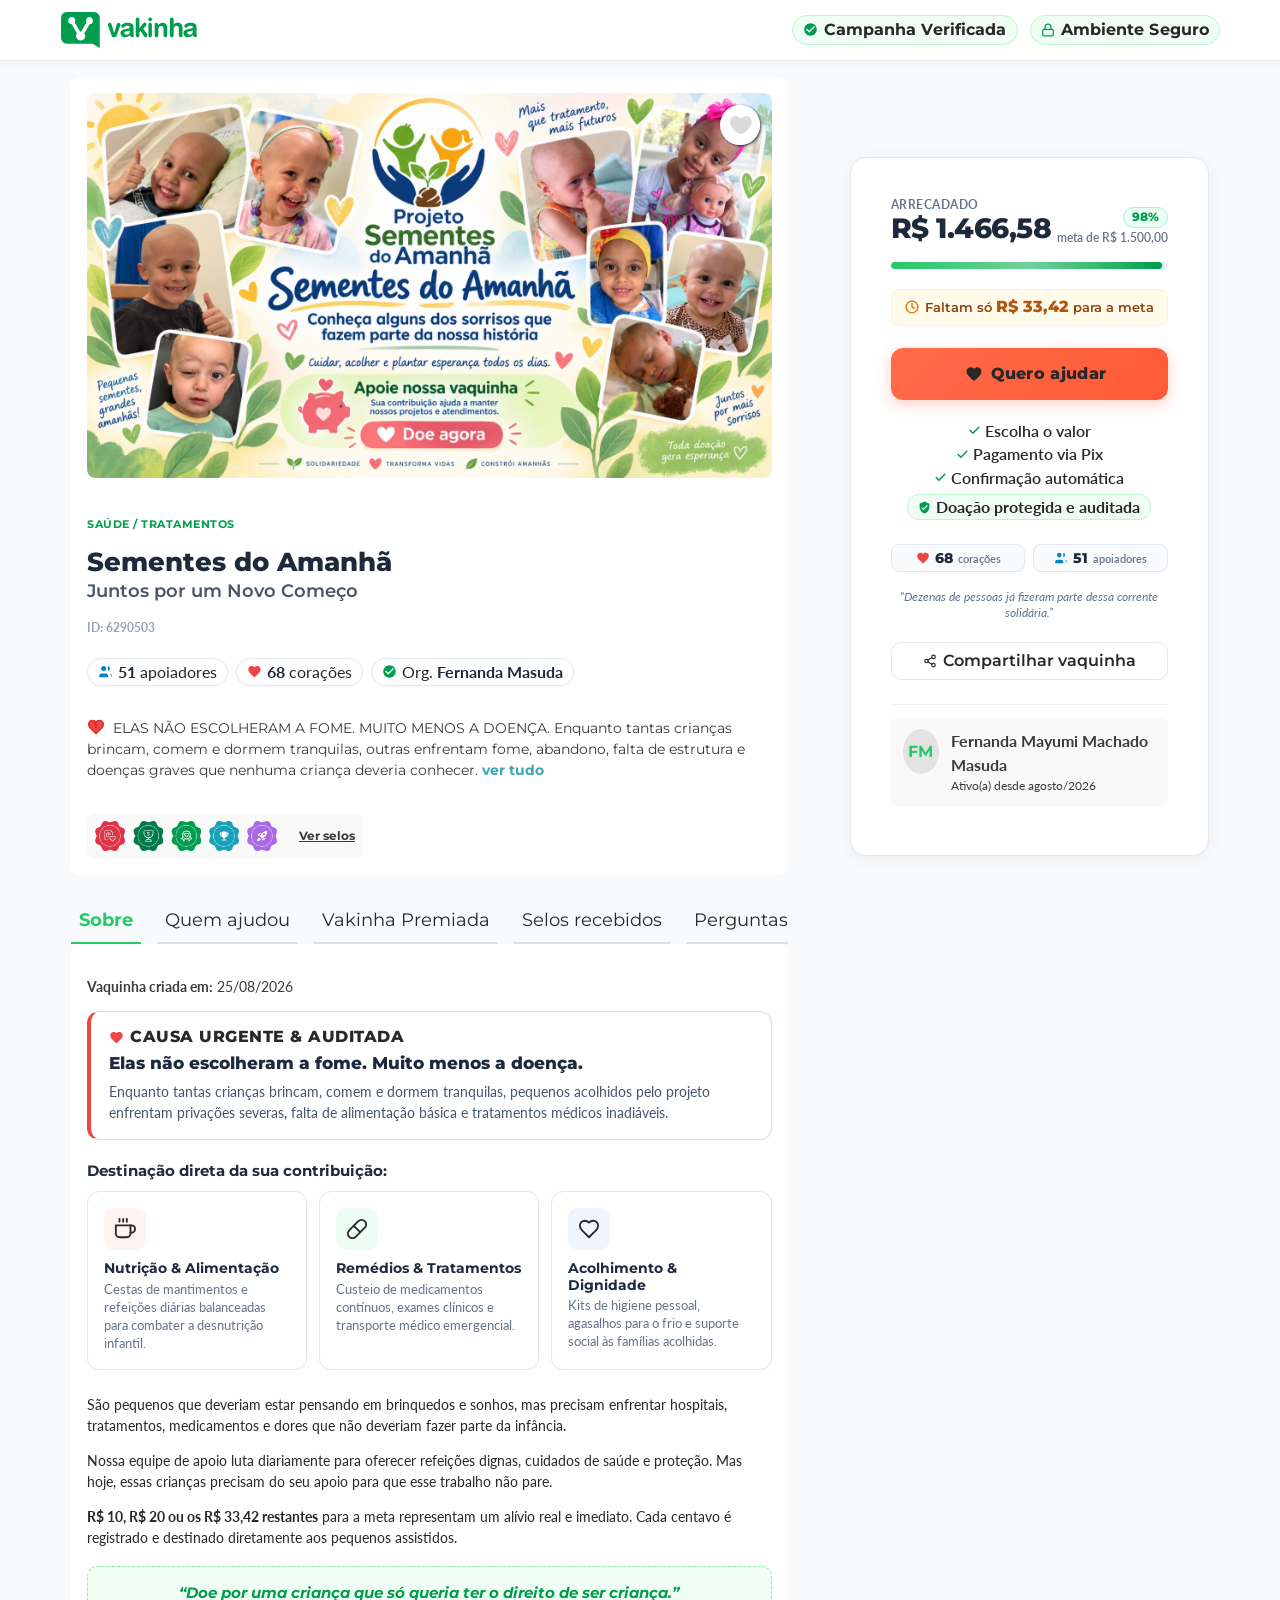
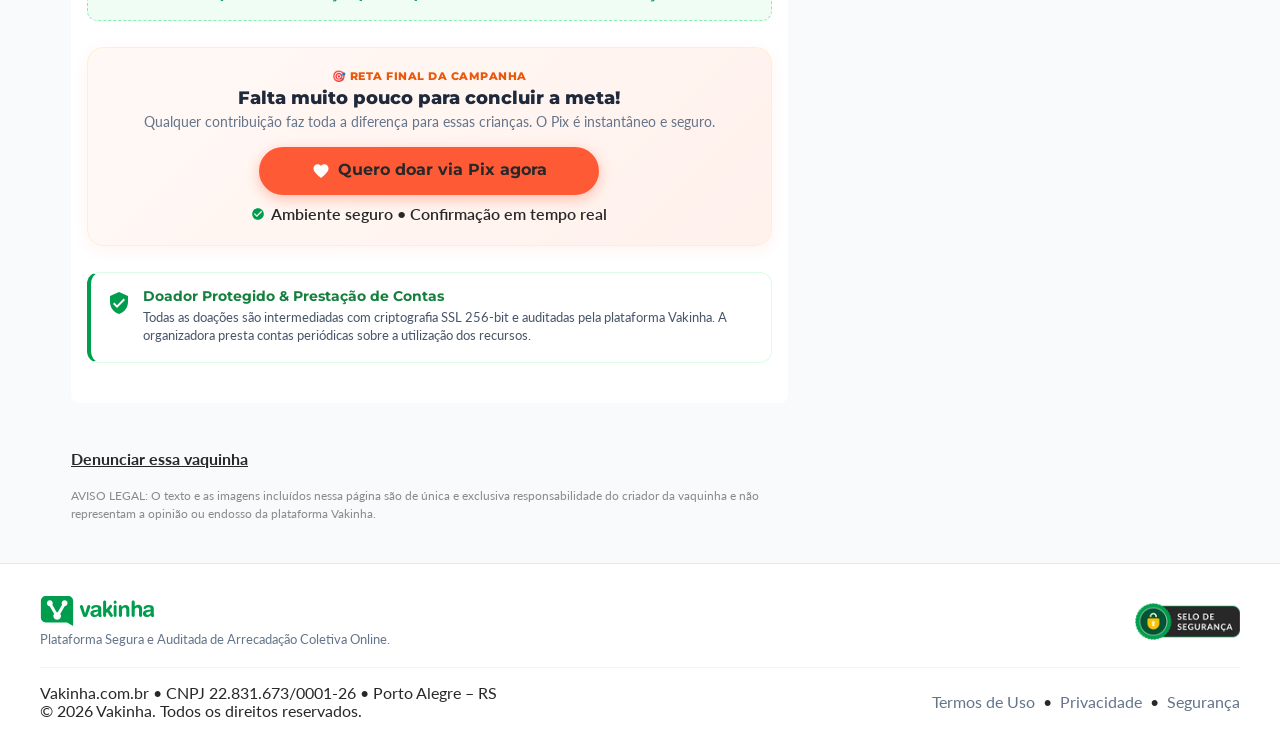
==== commit efd3a407: "Refactor mobile campaign donation section: resolve CTA collision, simplify layout and optimize viewp" ====
--- a/index.html
+++ b/index.html
@@ -433,107 +433,90 @@
                   <div class="sc-dhKdcB fqsqHI vk-goal-section">
                     <!-- 1. Amount Raised & Percent Header -->
                     <div class="vk-goal-header">
-                      <div>
-                        <div class="sc-fqkvVR dXzKpF sc-a407dab4-0 iGcqXy">Arrecadado</div>
-                        <div class="sc-fqkvVR kWIkzW" id="raised-amount-val">R$ 1.466,58</div>
-                      </div>
-                      <div class="vk-goal-meta-badge">
-                        <span id="goal-progress-percent" class="vk-goal-pct">98%</span>
-                        <div class="sc-fqkvVR ewoObz" id="goal-meta-val">de R$ 1.500,00</div>
-                      </div>
-                    </div>
-
-                    <!-- 2. Emotional Progress Bar (Animates 0 -> 98%) -->
+                      <div class="vk-goal-raised-block">
+                        <span class="vk-goal-raised-label">Arrecadado</span>
+                        <div class="vk-goal-raised-amount" id="raised-amount-val">R$ 1.466,58</div>
+                      </div>
+                      <div class="vk-goal-meta-block">
+                        <span id="goal-progress-percent" class="vk-goal-pct-pill">98%</span>
+                        <span class="vk-goal-meta-amount" id="goal-meta-val">meta de R$ 1.500,00</span>
+                      </div>
+                    </div>
+
+                    <!-- 2. Sleek Progress Bar -->
                     <div class="vk-progress-track">
                       <div class="vk-progress-fill" id="goal-progress-fill" style="width: 0%;">
                         <div class="vk-progress-shine"></div>
                       </div>
                     </div>
 
-                    <!-- 3. Dynamic Urgency Banner (Directly Above CTA) -->
-                    <div class="vk-urgency-card" id="goal-remaining-card">
-                      <div class="vk-urgency-icon">
-                        <svg width="20" height="20" viewBox="0 0 24 24" fill="none" stroke="currentColor" stroke-width="2.2" stroke-linecap="round" stroke-linejoin="round">
-                          <path d="M12 2v4M12 18v4M4.93 4.93l2.83 2.83M16.24 16.24l2.83 2.83M2 12h4M18 12h4M4.93 19.07l2.83-2.83M16.24 7.76l2.83-2.83"/>
+                    <!-- 3. Compact Urgency Alert -->
+                    <div class="vk-urgency-compact" id="goal-remaining-card">
+                      <svg width="14" height="14" viewBox="0 0 24 24" fill="none" stroke="#d97706" stroke-width="2.4" stroke-linecap="round" stroke-linejoin="round" class="vk-urgency-mini-icon">
+                        <circle cx="12" cy="12" r="10"></circle>
+                        <polyline points="12 6 12 12 16 14"></polyline>
+                      </svg>
+                      <span class="vk-urgency-compact-text" id="goal-remaining-text">
+                        Faltam só <strong class="vk-urgency-val" id="goal-remaining-val">R$ 33,42</strong> para a meta
+                      </span>
+                    </div>
+
+                    <!-- 4. In-Page Main CTA Button (Quero ajudar - Single Line) -->
+                    <div class="vk-cta-container">
+                      <button type="button" class="sc-fPXMVe fhXXgM vk-cta-premium" data-action="donate" title="Quero ajudar">
+                        <svg width="18" height="18" viewBox="0 0 24 24" fill="#ffffff" style="flex-shrink:0">
+                          <path d="M12 21.35l-1.45-1.32C5.4 15.36 2 12.28 2 8.5 2 5.42 4.42 3 7.5 3c1.74 0 3.41.81 4.5 2.09C13.09 3.81 14.76 3 16.5 3 19.58 3 22 5.42 22 8.5c0 3.78-3.4 6.86-8.55 11.54L12 21.35z"/>
                         </svg>
-                      </div>
-                      <div class="vk-urgency-text" id="goal-remaining-text">
-                        Falta muito pouco: Só <strong class="vk-urgency-val" id="goal-remaining-val">R$ 33,42</strong> para completar a meta
-                      </div>
-                    </div>
-                  </div>
-
-                  <!-- 4. High-Impact Coral CTA Button -->
-                  <div style="margin-top: 10px; width: 100%;">
-                    <button type="button" class="sc-fPXMVe fhXXgM vk-cta-premium" data-action="donate" title="Quero ajudar agora">
-                      <svg width="20" height="20" viewBox="0 0 24 24" fill="#ffffff" style="flex-shrink:0">
-                        <path d="M12 21.35l-1.45-1.32C5.4 15.36 2 12.28 2 8.5 2 5.42 4.42 3 7.5 3c1.74 0 3.41.81 4.5 2.09C13.09 3.81 14.76 3 16.5 3 19.58 3 22 5.42 22 8.5c0 3.78-3.4 6.86-8.55 11.54L12 21.35z"/>
+                        <span>Quero ajudar</span>
+                      </button>
+                    </div>
+
+                    <!-- 5. Simplified Pix Trust Items (3 Visual Checks) & Integrated Security Seal -->
+                    <div class="vk-trust-summary">
+                      <div class="vk-pix-checks">
+                        <div class="vk-pix-check-item">
+                          <svg width="13" height="13" viewBox="0 0 24 24" fill="none" stroke="#009d4e" stroke-width="2.8" stroke-linecap="round" stroke-linejoin="round"><polyline points="20 6 9 17 4 12"/></svg>
+                          <span>Escolha o valor</span>
+                        </div>
+                        <div class="vk-pix-check-item">
+                          <svg width="13" height="13" viewBox="0 0 24 24" fill="none" stroke="#009d4e" stroke-width="2.8" stroke-linecap="round" stroke-linejoin="round"><polyline points="20 6 9 17 4 12"/></svg>
+                          <span>Pagamento via Pix</span>
+                        </div>
+                        <div class="vk-pix-check-item">
+                          <svg width="13" height="13" viewBox="0 0 24 24" fill="none" stroke="#009d4e" stroke-width="2.8" stroke-linecap="round" stroke-linejoin="round"><polyline points="20 6 9 17 4 12"/></svg>
+                          <span>Confirmação automática</span>
+                        </div>
+                      </div>
+                      <div class="vk-protected-seal-integrated">
+                        <svg width="13" height="13" viewBox="0 0 24 24" fill="#009d4e" style="flex-shrink:0"><path d="M12 1L3 5v6c0 5.55 3.84 10.74 9 12 5.16-1.26 9-6.45 9-12V5l-9-4zm-2 16l-4-4 1.41-1.41L10 14.17l6.59-6.59L18 9l-8 8z"/></svg>
+                        <span>Doação protegida e auditada</span>
+                      </div>
+                    </div>
+
+                    <!-- 6. Compact Social Proof Grid (Hearts & Donors) -->
+                    <div class="vk-social-mini-grid">
+                      <div class="vk-social-mini-card">
+                        <svg width="14" height="14" viewBox="0 0 24 24" fill="#ef4444" style="flex-shrink:0"><path d="M12 21.35l-1.45-1.32C5.4 15.36 2 12.28 2 8.5 2 5.42 4.42 3 7.5 3c1.74 0 3.41.81 4.5 2.09C13.09 3.81 14.76 3 16.5 3 19.58 3 22 5.42 22 8.5c0 3.78-3.4 6.86-8.55 11.54L12 21.35z"/></svg>
+                        <span class="vk-social-mini-num" id="heart-count-value">68</span>
+                        <span class="vk-social-mini-label">corações</span>
+                      </div>
+                      <div class="vk-social-mini-card">
+                        <svg width="14" height="14" viewBox="0 0 24 24" fill="#0284c7" style="flex-shrink:0"><path d="M16 21v-2a4 4 0 0 0-4-4H6a4 4 0 0 0-4 4v2"/><circle cx="9" cy="7" r="4"/><path d="M22 21v-2a4 4 0 0 0-3-3.87"/><path d="M16 3.13a4 4 0 0 1 0 7.75"/></svg>
+                        <span class="vk-social-mini-num" id="donor-count-val">51</span>
+                        <span class="vk-social-mini-label">apoiadores</span>
+                      </div>
+                    </div>
+                    <div class="vk-social-quote-mini">
+                      “Dezenas de pessoas já fizeram parte dessa corrente solidária.”
+                    </div>
+
+                    <!-- 7. Secondary Outline Share Button -->
+                    <button type="button" class="vk-share-btn-secondary" data-action="share" title="Compartilhar vaquinha">
+                      <svg width="14" height="14" viewBox="0 0 24 24" fill="none" stroke="currentColor" stroke-width="2" stroke-linecap="round" stroke-linejoin="round">
+                        <circle cx="18" cy="5" r="3"/><circle cx="6" cy="12" r="3"/><circle cx="18" cy="19" r="3"/><line x1="8.59" y1="13.51" x2="15.42" y2="17.49"/><line x1="15.41" y1="6.51" x2="8.59" y2="10.49"/>
                       </svg>
-                      <div class="sc-fqkvVR hXGXXh" data-cy="campaign-toolbar">Quero ajudar agora</div>
+                      <span>Compartilhar vaquinha</span>
                     </button>
-                    <!-- 5. Frictionless Subtext -->
-                    <div class="vk-cta-subtext">
-                      Leva menos de 1 minuto via Pix
-                    </div>
-                  </div>
-
-                  <!-- 6. Trust & Friction Reduction Microcopies (3 Guarantees + Confirmation Note) -->
-                  <div class="vk-microcopy-block">
-                    <div class="vk-microcopy-row">
-                      <span class="vk-microcopy-item">
-                        <svg width="14" height="14" viewBox="0 0 24 24" fill="none" stroke="#10b981" stroke-width="2.5" stroke-linecap="round" stroke-linejoin="round"><path d="M20 6L9 17l-5-5"/></svg>
-                        Você escolhe o valor
-                      </span>
-                      <span class="vk-microcopy-dot">•</span>
-                      <span class="vk-microcopy-item">
-                        <svg width="14" height="14" viewBox="0 0 24 24" fill="none" stroke="#10b981" stroke-width="2" stroke-linecap="round" stroke-linejoin="round"><rect x="3" y="11" width="18" height="11" rx="2" ry="2"/><path d="M7 11V7a5 5 0 0 1 10 0v4"/></svg>
-                        Pix seguro
-                      </span>
-                      <span class="vk-microcopy-dot">•</span>
-                      <span class="vk-microcopy-item">
-                        <svg width="14" height="14" viewBox="0 0 24 24" fill="none" stroke="#10b981" stroke-width="2" stroke-linecap="round" stroke-linejoin="round"><circle cx="12" cy="12" r="10"/><polyline points="12 6 12 12 16 14"/></svg>
-                        Menos de 1 min
-                      </span>
-                    </div>
-                    <div class="vk-microcopy-note">
-                      <svg width="13" height="13" viewBox="0 0 24 24" fill="#10b981"><path d="M12 2C6.48 2 2 6.48 2 12s4.48 10 10 10 10-4.48 10-10S17.52 2 12 2zm-2 15-5-5 1.41-1.41L10 14.17l7.59-7.59L19 8l-9 9z"/></svg>
-                      Confirmação automática após o pagamento
-                    </div>
-                  </div>
-
-                  <!-- 7. Doador Protegido Shield Badge (Positioned directly under microcopies) -->
-                  <div class="vk-protected-seal-wrap">
-                    <svg xmlns="http://www.w3.org/2000/svg" width="130" height="28" fill="none" viewBox="0 0 130 28"><path fill="#EEFFE6" stroke="#009D4E" stroke-width="0.75" d="M122.398 3.375a7.227 7.227 0 0 1 7.227 7.227v6.796a7.227 7.227 0 0 1-7.227 7.227H8.375V3.375z"></path><path fill="#009D4E" d="M14.087.236a.7.7 0 0 1 .748 0l.515.326a.7.7 0 0 0 .636.057l.564-.228a.7.7 0 0 1 .736.133l.449.412a.7.7 0 0 0 .616.17l.596-.123a.7.7 0 0 1 .7.262l.368.486a.7.7 0 0 0 .575.277l.61-.015a.7.7 0 0 1 .641.383l.275.544a.7.7 0 0 0 .517.375l.602.094a.7.7 0 0 1 .563.492l.174.584a.7.7 0 0 0 .441.462l.576.2a.7.7 0 0 1 .466.584l.067.605a.7.7 0 0 0 .352.533l.53.3a.7.7 0 0 1 .354.658l-.042.608a.7.7 0 0 0 .25.587l.47.39a.7.7 0 0 1 .23.71l-.15.59a.7.7 0 0 0 .142.624l.392.466a.7.7 0 0 1 .1.741l-.253.554a.7.7 0 0 0 .029.638l.302.529a.7.7 0 0 1-.034.747l-.348.5a.7.7 0 0 0-.086.633l.203.574a.7.7 0 0 1-.167.73l-.431.429a.7.7 0 0 0-.198.607l.097.602a.7.7 0 0 1-.294.687l-.502.346a.7.7 0 0 0-.302.562l-.012.61a.7.7 0 0 1-.412.624l-.555.25a.7.7 0 0 0-.399.5l-.12.596a.7.7 0 0 1-.517.54l-.591.148a.7.7 0 0 0-.481.42l-.225.566a.7.7 0 0 1-.606.44l-.607.04a.7.7 0 0 0-.549.327l-.322.516a.7.7 0 0 1-.674.325l-.605-.07a.7.7 0 0 0-.598.225l-.41.45a.7.7 0 0 1-.721.2l-.583-.178a.7.7 0 0 0-.628.114l-.484.37a.7.7 0 0 1-.745.068l-.542-.278a.7.7 0 0 0-.638 0l-.542.278a.7.7 0 0 1-.745-.067l-.484-.37a.7.7 0 0 0-.628-.115l-.583.177a.7.7 0 0 1-.721-.199l-.41-.45a.7.7 0 0 0-.598-.225l-.605.07a.7.7 0 0 1-.674-.325l-.322-.516a.7.7 0 0 0-.549-.328l-.608-.04a.7.7 0 0 1-.605-.439l-.225-.566a.7.7 0 0 0-.481-.42l-.59-.147a.7.7 0 0 1-.518-.54l-.12-.598a.7.7 0 0 0-.399-.5l-.555-.25a.7.7 0 0 1-.412-.624l-.012-.609a.7.7 0 0 0-.303-.562l-.501-.346a.7.7 0 0 1-.294-.687l.097-.602a.7.7 0 0 0-.198-.607l-.431-.43a.7.7 0 0 1-.167-.729l.203-.574a.7.7 0 0 0-.086-.633l-.348-.5a.7.7 0 0 1-.034-.747l.302-.529a.7.7 0 0 0 .029-.638l-.253-.554a.7.7 0 0 1 .1-.741l.392-.466a.7.7 0 0 0 .142-.623l-.15-.59a.7.7 0 0 1 .23-.712l.469-.389a.7.7 0 0 0 .251-.587l-.042-.608a.7.7 0 0 1 .354-.658l.53-.3a.7.7 0 0 0 .352-.533l.067-.605a.7.7 0 0 1 .466-.585l.576-.2a.7.7 0 0 0 .441-.461l.174-.584a.7.7 0 0 1 .563-.492l.602-.094a.7.7 0 0 0 .517-.375l.275-.544a.7.7 0 0 1 .642-.383l.608.015a.7.7 0 0 0 .576-.277l.368-.486a.7.7 0 0 1 .7-.262l.596.123a.7.7 0 0 0 .616-.17l.448-.412a.7.7 0 0 1 .736-.133l.565.228a.7.7 0 0 0 .636-.057z"></path><path fill="#025432" stroke="#fff" stroke-width="0.35" d="M14.46 3.675c5.702 0 10.325 4.623 10.325 10.325S20.162 24.325 14.46 24.325 4.135 19.702 4.135 14 8.758 3.675 14.46 3.675Z"></path><path fill="#EEFFE6" d="M14.46 7.583 9.21 9.917v3.5c0 3.237 2.24 6.265 5.25 7 3.01-.735 5.25-3.763 5.25-7v-3.5zm0 6.411h4.084c-.309 2.404-1.913 4.544-4.083 5.215V14h-4.083v-3.325l4.083-1.814z"></path><path fill="#025432" d="M40.24 14.108q0 .636-.211 1.168-.212.532-.596.916a2.7 2.7 0 0 1-.924.596q-.54.212-1.2.212h-2.204v-5.784h2.204q.66 0 1.2.216.54.212.924.596.384.38.596.912t.212 1.168m-1.103 0q0-.476-.128-.852a1.7 1.7 0 0 0-.364-.64 1.55 1.55 0 0 0-.576-.404 2 2 0 0 0-.76-.14h-1.124v4.072h1.124q.424 0 .76-.14.34-.14.576-.4.24-.264.364-.64.128-.38.128-.856m7.97 0q0 .636-.212 1.18-.208.54-.592.936-.384.395-.924.62-.54.22-1.2.22-.656 0-1.196-.22-.54-.224-.928-.62a2.8 2.8 0 0 1-.596-.936 3.2 3.2 0 0 1-.212-1.18q0-.636.212-1.176.212-.544.596-.94.388-.396.928-.616.54-.225 1.196-.224.44 0 .828.104.388.1.712.288.325.184.58.452.26.264.44.592t.272.712q.096.384.096.808m-1.1 0q0-.476-.128-.852a1.8 1.8 0 0 0-.364-.644 1.56 1.56 0 0 0-.576-.404 2 2 0 0 0-.76-.14 2 2 0 0 0-.764.14 1.6 1.6 0 0 0-.576.404q-.236.264-.364.644-.129.376-.128.852 0 .476.128.856.127.376.364.64.24.26.576.4.34.14.764.14t.76-.14q.34-.14.576-.4.236-.264.364-.64.128-.38.128-.856m5.321.708-.704-1.924a4 4 0 0 1-.108-.304 10 10 0 0 1-.112-.38q-.052.204-.108.384-.055.176-.108.308l-.7 1.916zm1.9 2.184h-.832a.36.36 0 0 1-.228-.068.45.45 0 0 1-.132-.176l-.432-1.18h-2.396l-.432 1.18a.4.4 0 0 1-.124.168.35.35 0 0 1-.228.076h-.84l2.276-5.784h1.096zm5.379-.836a2.3 2.3 0 0 1-.768.624q-.452.225-1.068.268l-.052.188q.376.088.528.236a.5.5 0 0 1 .152.36.43.43 0 0 1-.072.244.56.56 0 0 1-.2.184q-.128.076-.308.116t-.396.04q-.165 0-.308-.024a2 2 0 0 1-.28-.064l.092-.308q.024-.092.116-.092a.3.3 0 0 1 .12.028q.067.032.196.032.132 0 .196-.052.068-.048.068-.12 0-.116-.144-.168a3 3 0 0 0-.444-.092l.176-.512a2.8 2.8 0 0 1-1.04-.288 2.5 2.5 0 0 1-.784-.628 2.8 2.8 0 0 1-.496-.904 3.5 3.5 0 0 1-.172-1.124q0-.652.208-1.192.208-.544.584-.936a2.65 2.65 0 0 1 .904-.608q.524-.22 1.16-.22.632 0 1.12.208.492.208.836.544l-.36.5a.3.3 0 0 1-.084.084.22.22 0 0 1-.136.036.3.3 0 0 1-.124-.032 3 3 0 0 1-.14-.084 4 4 0 0 0-.176-.112 1.642 1.642 0 0 0-.54-.192 2 2 0 0 0-.4-.036q-.388 0-.712.14-.32.135-.552.4a1.8 1.8 0 0 0-.36.64q-.128.375-.128.86 0 .488.136.868.14.38.376.64a1.62 1.62 0 0 0 1.244.536q.22 0 .396-.024.18-.024.328-.076.152-.053.284-.132.136-.084.268-.204a.3.3 0 0 1 .084-.056.2.2 0 0 1 .092-.024q.088 0 .156.068zm4.193-1.348-.704-1.924a4 4 0 0 1-.108-.304 10 10 0 0 1-.112-.38q-.052.204-.108.384-.055.176-.108.308l-.7 1.916zM64.7 17h-.832a.36.36 0 0 1-.228-.068.45.45 0 0 1-.132-.176l-.432-1.18H60.68l-.432 1.18a.4.4 0 0 1-.124.168.35.35 0 0 1-.228.076h-.84l2.276-5.784h1.096zm-2.324-6.796q.089 0 .152-.036a.3.3 0 0 0 .108-.088.4.4 0 0 0 .064-.12.5.5 0 0 0 .02-.132h.604q0 .2-.056.384a1 1 0 0 1-.16.324.8.8 0 0 1-.26.224.7.7 0 0 1-.352.084.9.9 0 0 1-.356-.064 3 3 0 0 1-.272-.136l-.228-.14a.4.4 0 0 0-.208-.064.3.3 0 0 0-.156.036.3.3 0 0 0-.104.092.468.468 0 0 0-.08.256h-.612q0-.195.056-.38.055-.188.16-.328a.8.8 0 0 1 .26-.228.7.7 0 0 1 .356-.088q.204 0 .356.064.152.065.272.14l.224.136a.4.4 0 0 0 .212.064m8.667 3.904q0 .636-.212 1.18-.208.54-.592.936-.384.395-.924.62-.54.22-1.2.22-.656 0-1.196-.22-.54-.224-.928-.62a2.8 2.8 0 0 1-.596-.936 3.2 3.2 0 0 1-.212-1.18q0-.636.212-1.176.212-.544.596-.94.387-.396.928-.616.54-.225 1.196-.224.44 0 .828.104.387.1.712.288.325.184.58.452.26.264.44.592t.272.712q.096.384.096.808m-1.1 0q0-.476-.128-.852a1.8 1.8 0 0 0-.364-.644 1.55 1.55 0 0 0-.576-.404 2 2 0 0 0-.76-.14q-.424 0-.764.14a1.6 1.6 0 0 0-.576.404q-.236.264-.364.644-.128.376-.128.852t.128.856q.128.376.364.64.24.26.576.4.34.14.764.14t.76-.14q.34-.14.576-.4.236-.264.364-.64.128-.38.128-.856m6.67.016q.296 0 .516-.072a1 1 0 0 0 .364-.212.9.9 0 0 0 .22-.336q.072-.2.072-.444 0-.232-.072-.42a.8.8 0 0 0-.216-.32.94.94 0 0 0-.364-.2 1.7 1.7 0 0 0-.52-.072h-.804v2.076zm0-2.908a3.3 3.3 0 0 1 1.004.136q.424.135.7.38.276.244.408.584.136.34.136.744 0 .42-.14.772a1.6 1.6 0 0 1-.42.6 1.95 1.95 0 0 1-.704.392q-.42.14-.984.14h-.804V17h-1.076v-5.784zm5.221 2.752q.305 0 .528-.076.228-.075.372-.208a.85.85 0 0 0 .22-.32 1.1 1.1 0 0 0 .072-.404q0-.44-.292-.676-.288-.236-.884-.236h-.688v1.92zM84.602 17h-.972q-.276 0-.4-.216l-1.216-1.852a.4.4 0 0 0-.152-.148.5.5 0 0 0-.24-.044h-.46V17h-1.076v-5.784h1.764q.588 0 1.008.124.424.12.692.34.272.22.4.528.128.304.128.672 0 .292-.088.552-.084.26-.248.472-.16.212-.4.372-.235.16-.54.252.104.06.192.144a1 1 0 0 1 .16.192zm6.463-2.892q0 .636-.212 1.18-.208.54-.592.936-.384.395-.924.62-.54.22-1.2.22-.657 0-1.196-.22-.54-.224-.928-.62a2.8 2.8 0 0 1-.596-.936 3.2 3.2 0 0 1-.212-1.18q0-.636.212-1.176.212-.544.596-.94.388-.396.928-.616.54-.225 1.196-.224.44 0 .828.104.388.1.712.288.324.184.58.452.26.264.44.592t.272.712q.096.384.096.808m-1.1 0q0-.476-.128-.852a1.8 1.8 0 0 0-.364-.644 1.55 1.55 0 0 0-.576-.404 2 2 0 0 0-.76-.14 2 2 0 0 0-.764.14 1.6 1.6 0 0 0-.576.404q-.237.264-.364.644-.129.376-.128.852 0 .476.128.856.127.376.364.64.24.26.576.4.34.14.764.14.423 0 .76-.14.339-.14.576-.4.235-.264.364-.64.128-.38.128-.856m6.29-2.008H94.51V17h-1.076v-4.9H91.69v-.884h4.564zm2.236-.028v1.604h2.024v.828h-2.024v1.636h2.568V17h-3.648v-5.784h3.648v.856zm8.565 2.028v2.34a3.1 3.1 0 0 1-.94.476 3.7 3.7 0 0 1-1.064.148q-.708 0-1.284-.22a2.9 2.9 0 0 1-.98-.612 2.7 2.7 0 0 1-.624-.936 3.1 3.1 0 0 1-.22-1.188q0-.652.212-1.196t.6-.936q.392-.392.948-.608t1.248-.216q.351 0 .656.056.307.056.568.156.264.096.48.236t.396.308l-.308.488a.3.3 0 0 1-.188.144.34.34 0 0 1-.252-.06l-.264-.152a1.7 1.7 0 0 0-.296-.132 2.4 2.4 0 0 0-.364-.092 2.7 2.7 0 0 0-.464-.036 2 2 0 0 0-.776.144 1.6 1.6 0 0 0-.588.412 1.9 1.9 0 0 0-.376.644q-.132.375-.132.84 0 .496.14.888.144.388.4.66.26.268.624.412.363.14.812.14.32 0 .572-.068t.492-.184v-1.048h-.728a.23.23 0 0 1-.164-.056.2.2 0 0 1-.056-.144V14.1zm2.516 2.9h-1.08v-5.784h1.08zm6.831-2.892q0 .636-.212 1.168t-.596.916a2.7 2.7 0 0 1-.924.596q-.54.212-1.2.212h-2.204v-5.784h2.204q.66 0 1.2.216.54.212.924.596.384.38.596.912.213.532.212 1.168m-1.104 0q0-.476-.128-.852a1.7 1.7 0 0 0-.364-.64 1.55 1.55 0 0 0-.576-.404 2 2 0 0 0-.76-.14h-1.124v4.072h1.124q.424 0 .76-.14.34-.14.576-.4.24-.264.364-.64.129-.38.128-.856m5.331.708-.704-1.924a4 4 0 0 1-.108-.304 8 8 0 0 1-.112-.38 5.972 5.972 0 0 1-.216.692l-.7 1.916zm1.9 2.184h-.832a.36.36 0 0 1-.228-.068.45.45 0 0 1-.132-.176l-.432-1.18h-2.396l-.432 1.18a.4.4 0 0 1-.124.168.35.35 0 0 1-.228.076h-.84l2.276-5.784h1.096z"></path></svg>
-                  </div>
-
-                  <!-- 8. Social Proof (Hearts & Donors Cards + Authentic Statement) -->
-                  <div class="vk-social-proof-grid">
-                    <div class="vk-social-card">
-                      <div class="vk-social-card-num">
-                        <svg width="16" height="16" viewBox="0 0 24 24" fill="#ef4444"><path d="M12 21.35l-1.45-1.32C5.4 15.36 2 12.28 2 8.5 2 5.42 4.42 3 7.5 3c1.74 0 3.41.81 4.5 2.09C13.09 3.81 14.76 3 16.5 3 19.58 3 22 5.42 22 8.5c0 3.78-3.4 6.86-8.55 11.54L12 21.35z"/></svg>
-                        <span id="heart-count-value">68</span>
-                      </div>
-                      <div class="vk-social-card-label">Corações recebidos</div>
-                    </div>
-                    <div class="vk-social-card">
-                      <div class="vk-social-card-num">
-                        <svg width="16" height="16" viewBox="0 0 24 24" fill="#0284c7"><path d="M16 21v-2a4 4 0 0 0-4-4H6a4 4 0 0 0-4 4v2"/><circle cx="9" cy="7" r="4"/><path d="M22 21v-2a4 4 0 0 0-3-3.87"/><path d="M16 3.13a4 4 0 0 1 0 7.75"/></svg>
-                        <span id="donor-count-val">51</span>
-                      </div>
-                      <div class="vk-social-card-label">Apoiadores</div>
-                    </div>
-                  </div>
-                  <div class="vk-social-quote">
-                    “Dezenas de pessoas já fizeram parte dessa corrente solidária.”
-                  </div>
-
-                  <!-- 9. Secondary Compact Outline Share Button -->
-                  <button type="button" class="vk-share-btn-compact" data-action="share" title="Compartilhar vaquinha">
-                    <svg width="15" height="15" viewBox="0 0 24 24" fill="none" stroke="currentColor" stroke-width="2" stroke-linecap="round" stroke-linejoin="round">
-                      <circle cx="18" cy="5" r="3"/><circle cx="6" cy="12" r="3"/><circle cx="18" cy="19" r="3"/><line x1="8.59" y1="13.51" x2="15.42" y2="17.49"/><line x1="15.41" y1="6.51" x2="8.59" y2="10.49"/>
-                    </svg>
-                    <span>Compartilhar vaquinha</span>
-                  </button>
 
                   <div class="sc-jXbUNg dttRqJ"></div>
 
@@ -630,52 +613,148 @@
     </div>
   </div>
 
-  <!-- Donation Simulator Modal ("Quero Ajudar") -->
+  <!-- Donation Simulator Modal ("Quero Ajudar") - Fluxo Visual em 2 Etapas -->
   <div id="donate-modal" class="vk-modal-backdrop">
-    <div class="vk-modal-card">
-      <div class="vk-modal-header" style="flex-direction: column; align-items: flex-start; position: relative;">
-        <h3 class="vk-modal-title">Escolha o valor da contribuição</h3>
-        <div class="vk-modal-friction-sub">Escolha um valor e gere seu Pix em segundos.</div>
-        <button type="button" class="vk-modal-close" aria-label="Fechar" style="position: absolute; right: 16px; top: 16px;">
-          <svg width="24" height="24" viewBox="0 0 24 24"><path fill="currentColor" d="M19 6.41 17.59 5 12 10.59 6.41 5 5 6.41 10.59 12 5 17.59 6.41 19 12 13.41 17.59 19 19 17.59 13.41 12z"/></svg>
+    <div class="vk-modal-card vk-donate-flow-card">
+      <!-- Modal Header (Navegação dinâmica entre Etapa 1 e Etapa 2) -->
+      <div class="vk-modal-header vk-donate-header">
+        <button type="button" id="donate-step2-back-btn" class="vk-step-back-btn" aria-label="Voltar para escolha de valor" style="display: none;">
+          <svg width="15" height="15" viewBox="0 0 24 24" fill="none" stroke="currentColor" stroke-width="2.5" stroke-linecap="round" stroke-linejoin="round"><path d="M19 12H5M12 19l-7-7 7-7"/></svg>
+          <span>Voltar</span>
         </button>
-      </div>
-      <div class="vk-modal-body">
-        <div class="vk-amount-grid">
-          <div class="vk-amount-option featured selected" data-val="33.42">
-            <span class="vk-amount-badge">Completar a meta! 🎯</span>
-            <span class="vk-amount-num">R$ 33,42</span>
-          </div>
-          <div class="vk-amount-option" data-val="20">R$ 20</div>
-          <div class="vk-amount-option" data-val="50">R$ 50</div>
-          <div class="vk-amount-option" data-val="100">R$ 100</div>
-          <div class="vk-amount-option" data-val="200">R$ 200</div>
-          <div class="vk-amount-option" data-val="10">R$ 10</div>
-        </div>
-        <label style="display:block;font-family:'Montserrat',sans-serif;font-weight:700;font-size:13px;margin-bottom:6px;color:#282828">
-          Ou digite outro valor:
-        </label>
-        <input type="text" id="custom-donation-input" class="vk-custom-amount" value="R$ 33,42">
-
-        <div style="background:#f9f9f9;border:1px solid #f1f0f0;border-radius:8px;padding:14px;margin-bottom:20px">
-          <div style="display:flex;align-items:center;gap:8px;font-family:'Montserrat',sans-serif;font-weight:700;font-size:14px;color:#282828">
-            <svg width="18" height="18" viewBox="0 0 24 24" fill="#24ca68" stroke="#16a34a" stroke-width="1.5" stroke-linecap="round" stroke-linejoin="round" style="flex-shrink:0"><polygon points="13 2 3 14 12 14 11 22 21 10 12 10 13 2"/></svg>
-            <span>Pagamento Instantâneo com PIX</span>
-          </div>
-          <div style="font-family:'Lato',sans-serif;font-size:13px;color:#5a5a5a;margin-top:6px;line-height:1.4">
-            O QR Code e o código Pix Copia e Cola são gerados com confirmação imediata após clicar abaixo.
-          </div>
-        </div>
-
-        <button type="button" id="confirm-donate-btn" class="vk-donate-submit">
-          Doar com PIX
+        <div class="vk-step-indicator-bar" id="donate-step-indicator">
+          <span class="vk-step-badge" id="donate-step-badge">Etapa 1 de 2</span>
+          <div class="vk-step-dots">
+            <span class="vk-step-dot active" id="dot-step-1"></span>
+            <span class="vk-step-line" id="line-step-1-2"></span>
+            <span class="vk-step-dot" id="dot-step-2"></span>
+          </div>
+        </div>
+        <button type="button" class="vk-modal-close" aria-label="Fechar" id="donate-modal-close-btn">
+          <svg width="22" height="22" viewBox="0 0 24 24"><path fill="currentColor" d="M19 6.41 17.59 5 12 10.59 6.41 5 5 6.41 10.59 12 5 17.59 6.41 19 12 13.41 17.59 19 19 17.59 13.41 12z"/></svg>
         </button>
+      </div>
+
+      <div class="vk-modal-body vk-donate-modal-body">
+        <!-- ============================================================
+             ETAPA 1: ESCOLHA DO VALOR
+             ============================================================ -->
+        <div id="donate-step-1" class="vk-donate-step">
+          <div class="vk-step-titles">
+            <h3 class="vk-modal-title">Escolha o valor da contribuição</h3>
+            <p class="vk-modal-friction-sub">Escolha um valor e gere seu Pix em segundos.</p>
+          </div>
+
+          <div class="vk-amount-grid">
+            <div class="vk-amount-option featured selected" data-val="33.42">
+              <span class="vk-amount-badge">Completar a meta! 🎯</span>
+              <span class="vk-amount-num">R$ 33,42</span>
+            </div>
+            <div class="vk-amount-option" data-val="20">R$ 20</div>
+            <div class="vk-amount-option" data-val="50">R$ 50</div>
+            <div class="vk-amount-option" data-val="100">R$ 100</div>
+            <div class="vk-amount-option" data-val="200">R$ 200</div>
+            <div class="vk-amount-option" data-val="10">R$ 10</div>
+          </div>
+
+          <div class="vk-custom-amount-wrapper">
+            <label for="custom-donation-input" class="vk-custom-amount-label">
+              Ou digite outro valor:
+            </label>
+            <input type="text" id="custom-donation-input" class="vk-custom-amount" value="R$ 33,42" inputmode="decimal">
+          </div>
+
+          <!-- Destaque visual sutil sobre o Pix -->
+          <div class="vk-pix-pill-notice">
+            <div class="vk-pix-pill-header">
+              <svg width="15" height="15" viewBox="0 0 24 24" fill="#009d4e" stroke="#009d4e" stroke-width="1.5"><polygon points="13 2 3 14 12 14 11 22 21 10 12 10 13 2"/></svg>
+              <span>Pagamento instantâneo com PIX</span>
+            </div>
+            <div class="vk-pix-pill-sub">
+              QR Code e Pix Copia e Cola gerados na próxima etapa.
+            </div>
+          </div>
+
+          <button type="button" id="donate-step1-next-btn" class="vk-donate-submit">
+            DOAR COM PIX
+          </button>
+        </div>
+
+        <!-- ============================================================
+             ETAPA 2: IDENTIFICAÇÃO
+             ============================================================ -->
+        <div id="donate-step-2" class="vk-donate-step" style="display: none;">
+          <!-- Card com o valor escolhido -->
+          <div class="vk-selected-amount-card">
+            <div class="vk-selected-amount-info">
+              <span class="vk-selected-amount-label">Sua contribuição</span>
+              <span id="donate-step2-amount-display" class="vk-selected-amount-val">R$ 33,42</span>
+            </div>
+            <button type="button" id="donate-step2-edit-amount-btn" class="vk-selected-amount-edit">
+              Alterar valor
+            </button>
+          </div>
+
+          <div class="vk-step-titles">
+            <h3 class="vk-modal-title">Dados para identificação</h3>
+            <p class="vk-modal-friction-sub">Usamos estes dados somente para identificar e confirmar sua contribuição com segurança.</p>
+            <span class="vk-privacy-micro">Seus dados não serão exibidos publicamente.</span>
+          </div>
+
+          <!-- Componente Moderno: Contribuição Anônima -->
+          <div id="anonymous-toggle-card" class="vk-anon-card" role="checkbox" aria-checked="false" tabindex="0">
+            <div class="vk-anon-checkbox-box">
+              <svg class="vk-anon-check-icon" width="12" height="12" viewBox="0 0 24 24" fill="none" stroke="currentColor" stroke-width="3.5" stroke-linecap="round" stroke-linejoin="round"><polyline points="20 6 9 17 4 12"/></svg>
+            </div>
+            <div class="vk-anon-content">
+              <div class="vk-anon-title">Quero aparecer como anônimo</div>
+              <div class="vk-anon-desc">Seu nome não será exibido publicamente. Os dados abaixo continuam sendo usados apenas para identificar e processar o pagamento.</div>
+              <div class="vk-anon-badge" style="display: none;">
+                <svg width="12" height="12" viewBox="0 0 24 24" fill="none" stroke="#009d4e" stroke-width="2.5"><path d="M20 6L9 17l-5-5"/></svg>
+                <span>Sua contribuição aparecerá como “Anônima”.</span>
+              </div>
+            </div>
+          </div>
+
+          <!-- Formulário com os campos de identificação necessários para o Pix -->
+          <div class="vk-donor-form">
+            <div class="vk-donor-field">
+              <label for="donor-name" class="vk-donor-label">Nome completo:</label>
+              <input type="text" id="donor-name" class="vk-donor-input" placeholder="Seu nome completo" autocomplete="name" required>
+            </div>
+
+            <div class="vk-donor-grid-2col">
+              <div class="vk-donor-field">
+                <label for="donor-cpf" class="vk-donor-label">CPF:</label>
+                <input type="tel" id="donor-cpf" class="vk-donor-input" placeholder="000.000.000-00" inputmode="numeric" maxlength="14" autocomplete="off" required>
+              </div>
+              <div class="vk-donor-field">
+                <label for="donor-phone" class="vk-donor-label">WhatsApp / Telefone:</label>
+                <input type="tel" id="donor-phone" class="vk-donor-input" placeholder="(00) 00000-0000" inputmode="numeric" maxlength="15" autocomplete="tel" required>
+              </div>
+            </div>
+
+            <div class="vk-donor-field">
+              <label for="donor-email" class="vk-donor-label">E-mail (para envio do comprovante):</label>
+              <input type="email" id="donor-email" class="vk-donor-input" placeholder="seuemail@exemplo.com" autocomplete="email" required>
+            </div>
+
+            <div id="donor-form-error" class="vk-donor-error" style="display: none;"></div>
+          </div>
+
+          <button type="button" id="confirm-donate-btn" class="vk-donate-submit">
+            GERAR PIX
+          </button>
+          <div class="vk-donor-cta-micro">
+            Você verá o QR Code e o Pix Copia e Cola na próxima tela.
+          </div>
+        </div>
       </div>
     </div>
   </div>
 
   
-  <!-- PIX Checkout Modal (SigiloPay Gateway Integration) -->
+  <!-- PIX Checkout Modal (Blackcat Gateway Integration) -->
   <div id="pix-checkout-modal" class="vk-modal-backdrop">
     <div class="vk-modal-card vk-pix-checkout-card">
       <div class="vk-modal-header">
--- a/assets/css/interactions.css
+++ b/assets/css/interactions.css
@@ -268,32 +268,32 @@
 
 @media (max-width: 600px) {
   .vk-modal-backdrop {
-    padding: 12px !important;
+    padding: 10px !important;
   }
   .vk-modal-card {
-    max-width: 360px !important;
-    width: calc(100% - 16px) !important;
-    border-radius: 12px !important;
+    max-width: min(440px, 100%) !important;
+    width: 100% !important;
+    border-radius: 14px !important;
     margin: 0 auto !important;
   }
   .vk-modal-header {
-    padding: 14px 16px !important;
+    padding: 12px 16px !important;
   }
   .vk-modal-title {
     font-size: 16px !important;
   }
   .vk-modal-body {
-    padding: 14px 12px !important;
+    padding: 16px 14px !important;
   }
   .vk-amount-grid {
     grid-template-columns: repeat(3, minmax(0, 1fr)) !important;
     gap: 8px !important;
-    margin-top: 12px !important;
-    margin-bottom: 16px !important;
+    margin-top: 10px !important;
+    margin-bottom: 14px !important;
   }
   .vk-amount-option {
     padding: 12px 2px !important;
-    font-size: 14px !important;
+    font-size: 13.5px !important;
   }
   .vk-amount-badge {
     font-size: 8px !important;
@@ -305,6 +305,433 @@
     padding: 10px 14px !important;
   }
 }
+
+@media (max-width: 360px) {
+  .vk-modal-backdrop {
+    padding: 6px !important;
+  }
+  .vk-modal-card {
+    border-radius: 10px !important;
+  }
+  .vk-amount-grid {
+    gap: 5px !important;
+  }
+  .vk-amount-option {
+    padding: 10px 1px !important;
+    font-size: 12px !important;
+  }
+  .vk-amount-badge {
+    font-size: 7.5px !important;
+    padding: 1px 4px !important;
+    top: -8px !important;
+  }
+}
+
+/* ==========================================================================
+   2-Step Donation Flow Modal Enhancements
+   ========================================================================== */
+.vk-donate-flow-card {
+  max-width: 460px !important;
+  border-radius: 16px !important;
+  overflow: hidden !important;
+  box-shadow: 0 25px 50px -12px rgba(0, 0, 0, 0.25) !important;
+}
+
+.vk-donate-header {
+  display: flex !important;
+  align-items: center !important;
+  justify-content: space-between !important;
+  padding: 12px 18px !important;
+  border-bottom: 1px solid #f1f5f9 !important;
+  background: #fafafa !important;
+  min-height: 52px !important;
+  box-sizing: border-box !important;
+  position: relative !important;
+}
+
+.vk-step-back-btn {
+  display: inline-flex;
+  align-items: center;
+  gap: 5px;
+  background: #fff;
+  border: 1px solid #e2e8f0;
+  border-radius: 20px;
+  padding: 6px 12px;
+  font-family: 'Montserrat', sans-serif;
+  font-size: 12px;
+  font-weight: 700;
+  color: #475569;
+  cursor: pointer;
+  transition: all 0.2s ease;
+  flex-shrink: 0;
+}
+
+.vk-step-back-btn:hover {
+  background: #f1f5f9;
+  color: #0f172a;
+  border-color: #cbd5e1;
+}
+
+.vk-step-indicator-bar {
+  display: flex;
+  align-items: center;
+  gap: 8px;
+  margin: 0 auto;
+}
+
+.vk-step-badge {
+  font-family: 'Montserrat', sans-serif;
+  font-size: 11px;
+  font-weight: 700;
+  color: #475569;
+  background: #e2e8f0;
+  padding: 2px 8px;
+  border-radius: 12px;
+  letter-spacing: 0.2px;
+  white-space: nowrap;
+}
+
+.vk-step-dots {
+  display: flex;
+  align-items: center;
+  gap: 4px;
+}
+
+.vk-step-dot {
+  width: 8px;
+  height: 8px;
+  border-radius: 50%;
+  background: #cbd5e1;
+  transition: all 0.25s ease;
+}
+
+.vk-step-dot.active {
+  background: #24ca68;
+  box-shadow: 0 0 0 2px rgba(36, 202, 104, 0.25);
+}
+
+.vk-step-line {
+  width: 18px;
+  height: 2px;
+  background: #cbd5e1;
+  border-radius: 1px;
+  transition: all 0.25s ease;
+}
+
+.vk-step-line.active {
+  background: #24ca68;
+}
+
+.vk-donate-modal-body {
+  padding: 20px 22px !important;
+  max-height: calc(88vh - 55px) !important;
+  overflow-y: auto !important;
+  overflow-x: hidden !important;
+  -webkit-overflow-scrolling: touch;
+}
+
+.vk-donate-step {
+  animation: vkFadeStepIn 0.22s cubic-bezier(0.16, 1, 0.3, 1) forwards;
+}
+
+@keyframes vkFadeStepIn {
+  from {
+    opacity: 0;
+    transform: translateY(6px);
+  }
+  to {
+    opacity: 1;
+    transform: translateY(0);
+  }
+}
+
+.vk-step-titles {
+  margin-bottom: 16px;
+  text-align: left;
+}
+
+.vk-step-titles .vk-modal-title {
+  font-family: 'Montserrat', sans-serif;
+  font-size: 17px;
+  font-weight: 800;
+  color: #1e293b;
+  margin: 0;
+  line-height: 1.3;
+}
+
+.vk-step-titles .vk-modal-friction-sub {
+  font-family: 'Lato', sans-serif;
+  font-size: 13px;
+  color: #64748b;
+  margin-top: 4px;
+  line-height: 1.4;
+}
+
+.vk-privacy-micro {
+  font-family: 'Lato', sans-serif;
+  font-size: 11px;
+  color: #94a3b8;
+  display: block;
+  margin-top: 2px;
+}
+
+.vk-custom-amount-wrapper {
+  margin-bottom: 14px;
+  text-align: left;
+}
+
+.vk-custom-amount-label {
+  display: block;
+  font-family: 'Montserrat', sans-serif;
+  font-weight: 700;
+  font-size: 12.5px;
+  margin-bottom: 6px;
+  color: #334155;
+}
+
+/* Discreet Pix notice pill */
+.vk-pix-pill-notice {
+  background: #f0fdf4;
+  border: 1px solid #bbf7d0;
+  border-radius: 10px;
+  padding: 10px 14px;
+  margin-bottom: 18px;
+  text-align: left;
+}
+
+.vk-pix-pill-header {
+  display: flex;
+  align-items: center;
+  gap: 6px;
+  font-family: 'Montserrat', sans-serif;
+  font-weight: 700;
+  font-size: 12.5px;
+  color: #15803d;
+}
+
+.vk-pix-pill-sub {
+  font-family: 'Lato', sans-serif;
+  font-size: 11.5px;
+  color: #166534;
+  margin-top: 3px;
+  line-height: 1.35;
+}
+
+/* Selected amount summary card in step 2 */
+.vk-selected-amount-card {
+  display: flex;
+  align-items: center;
+  justify-content: space-between;
+  background: #f8fafc;
+  border: 1.5px solid #e2e8f0;
+  border-radius: 10px;
+  padding: 10px 14px;
+  margin-bottom: 14px;
+  text-align: left;
+}
+
+.vk-selected-amount-info {
+  display: flex;
+  flex-direction: column;
+}
+
+.vk-selected-amount-label {
+  font-family: 'Montserrat', sans-serif;
+  font-size: 10.5px;
+  font-weight: 700;
+  text-transform: uppercase;
+  letter-spacing: 0.5px;
+  color: #64748b;
+}
+
+.vk-selected-amount-val {
+  font-family: 'Montserrat', sans-serif;
+  font-weight: 800;
+  font-size: 20px;
+  color: #009d4e;
+  line-height: 1.2;
+}
+
+.vk-selected-amount-edit {
+  background: none;
+  border: none;
+  font-family: 'Montserrat', sans-serif;
+  font-size: 12px;
+  font-weight: 700;
+  color: #009d4e;
+  text-decoration: underline;
+  cursor: pointer;
+  padding: 6px 8px;
+  border-radius: 4px;
+  transition: background 0.15s;
+}
+
+.vk-selected-amount-edit:hover {
+  background: #e8f7ee;
+}
+
+/* Modern Anonymous Checkbox Card */
+.vk-anon-card {
+  display: flex;
+  align-items: flex-start;
+  gap: 12px;
+  background: #fff;
+  border: 1.5px solid #e2e8f0;
+  border-radius: 10px;
+  padding: 12px 14px;
+  margin-bottom: 14px;
+  cursor: pointer;
+  user-select: none;
+  transition: all 0.2s ease;
+  text-align: left;
+}
+
+.vk-anon-card:hover {
+  border-color: #cbd5e1;
+  background: #f8fafc;
+}
+
+.vk-anon-card.checked {
+  border-color: #24ca68;
+  background: #f0fdf4;
+  box-shadow: 0 0 0 1px #24ca68, 0 2px 6px rgba(36, 202, 104, 0.12);
+}
+
+.vk-anon-checkbox-box {
+  width: 20px;
+  height: 20px;
+  border-radius: 5px;
+  border: 2px solid #cbd5e1;
+  background: #fff;
+  display: flex;
+  align-items: center;
+  justify-content: center;
+  flex-shrink: 0;
+  margin-top: 2px;
+  transition: all 0.2s ease;
+}
+
+.vk-anon-card.checked .vk-anon-checkbox-box {
+  background: #24ca68;
+  border-color: #24ca68;
+}
+
+.vk-anon-check-icon {
+  display: none;
+  stroke: #fff;
+}
+
+.vk-anon-card.checked .vk-anon-check-icon {
+  display: block;
+}
+
+.vk-anon-content {
+  flex: 1;
+}
+
+.vk-anon-title {
+  font-family: 'Montserrat', sans-serif;
+  font-weight: 700;
+  font-size: 13px;
+  color: #1e293b;
+  line-height: 1.3;
+}
+
+.vk-anon-desc {
+  font-family: 'Lato', sans-serif;
+  font-size: 11.5px;
+  color: #64748b;
+  margin-top: 3px;
+  line-height: 1.35;
+}
+
+.vk-anon-badge {
+  display: inline-flex;
+  align-items: center;
+  gap: 5px;
+  font-family: 'Montserrat', sans-serif;
+  font-size: 11px;
+  font-weight: 700;
+  color: #15803d;
+  background: #dcfce7;
+  padding: 3px 8px;
+  border-radius: 12px;
+  margin-top: 6px;
+}
+
+/* Donor Fields */
+.vk-donor-form {
+  display: flex;
+  flex-direction: column;
+  gap: 10px;
+  margin-bottom: 16px;
+  text-align: left;
+}
+
+.vk-donor-field {
+  display: flex;
+  flex-direction: column;
+  gap: 3px;
+}
+
+.vk-donor-label {
+  font-family: 'Montserrat', sans-serif;
+  font-size: 11px;
+  font-weight: 700;
+  color: #475569;
+}
+
+.vk-donor-input {
+  width: 100%;
+  padding: 10px 12px;
+  border: 1.5px solid #cbd5e1;
+  border-radius: 8px;
+  font-family: 'Lato', sans-serif;
+  font-size: 14px;
+  font-weight: 500;
+  color: #1e293b;
+  background: #fff;
+  outline: none;
+  box-sizing: border-box;
+  transition: border-color 0.2s, box-shadow 0.2s;
+}
+
+.vk-donor-input:focus {
+  border-color: #24ca68;
+  box-shadow: 0 0 0 3px rgba(36, 202, 104, 0.15);
+}
+
+.vk-donor-grid-2col {
+  display: grid;
+  grid-template-columns: 1fr 1fr;
+  gap: 10px;
+}
+
+@media (max-width: 375px) {
+  .vk-donor-grid-2col {
+    grid-template-columns: 1fr;
+    gap: 8px;
+  }
+}
+
+.vk-donor-error {
+  color: #dc2626;
+  font-family: 'Montserrat', sans-serif;
+  font-size: 11.5px;
+  font-weight: 600;
+  padding: 4px 0;
+  line-height: 1.35;
+}
+
+.vk-donor-cta-micro {
+  font-family: 'Lato', sans-serif;
+  font-size: 11.5px;
+  color: #64748b;
+  text-align: center;
+  margin-top: 8px;
+  line-height: 1.35;
+}
+
 
 .vk-custom-amount {
   width: 100%;
@@ -352,32 +779,32 @@
 }
 
 /* ==========================================================================
-   Quero Ajudar - High-Contrast Warm Coral Premium CTA
+   Quero Ajudar - High-Contrast Warm Coral Premium CTA (Mobile & Desktop)
    ========================================================================== */
 .sc-fPXMVe.fhXXgM,
 [data-action="donate"].fhXXgM,
 .vk-cta-premium {
   position: relative !important;
   overflow: hidden !important;
-  min-height: 54px !important;
+  min-height: 52px !important;
+  height: 52px !important;
   background: linear-gradient(135deg, #FF6B4A 0%, #FF5A36 100%) !important;
-  box-shadow: 0 6px 20px rgba(255, 90, 54, 0.42), 0 2px 6px rgba(0, 0, 0, 0.08) !important;
-  animation: vkPulseGlowWarm 2.8s infinite ease-in-out !important;
-  transition: transform 0.25s cubic-bezier(0.16, 1, 0.3, 1), box-shadow 0.25s ease, background 0.25s ease !important;
+  box-shadow: 0 4px 14px rgba(255, 90, 54, 0.3) !important;
+  transition: transform 0.2s cubic-bezier(0.16, 1, 0.3, 1), box-shadow 0.2s ease, background 0.2s ease !important;
   font-family: 'Montserrat', sans-serif !important;
-  font-size: 17px !important;
+  font-size: 16px !important;
   font-weight: 800 !important;
-  letter-spacing: 0.4px !important;
+  letter-spacing: 0.3px !important;
   color: #ffffff !important;
   border: none !important;
-  border-radius: 10px !important;
+  border-radius: 12px !important;
   display: flex !important;
   align-items: center !important;
   justify-content: center !important;
   gap: 8px !important;
   cursor: pointer !important;
   width: 100% !important;
-  text-transform: uppercase !important;
+  white-space: nowrap !important;
 }
 
 @keyframes vkPulseGlowWarm {
@@ -3255,3 +3682,389 @@
 }
 
 
+
+
+/* ==========================================================================
+   MOBILE-FIRST REORGANIZED GOAL & DONATION AREA
+   ========================================================================== */
+.vk-goal-raised-block {
+  display: flex !important;
+  flex-direction: column !important;
+}
+
+.vk-goal-raised-label {
+  font-family: 'Lato', sans-serif !important;
+  font-size: 11.5px !important;
+  font-weight: 700 !important;
+  text-transform: uppercase !important;
+  letter-spacing: 0.5px !important;
+  color: #64748b !important;
+  line-height: 1.2 !important;
+}
+
+.vk-goal-raised-amount {
+  font-family: 'Montserrat', sans-serif !important;
+  font-size: 28px !important;
+  font-weight: 800 !important;
+  color: #1e293b !important;
+  letter-spacing: -0.5px !important;
+  line-height: 1.15 !important;
+}
+
+.vk-goal-meta-block {
+  display: flex !important;
+  flex-direction: column !important;
+  align-items: flex-end !important;
+  gap: 3px !important;
+}
+
+.vk-goal-pct-pill {
+  display: inline-flex !important;
+  align-items: center !important;
+  background: #ecfdf5 !important;
+  color: #009d4e !important;
+  border: 1px solid #a7f3d0 !important;
+  border-radius: 14px !important;
+  padding: 2px 8px !important;
+  font-family: 'Montserrat', sans-serif !important;
+  font-size: 12px !important;
+  font-weight: 800 !important;
+  line-height: 1.2 !important;
+}
+
+.vk-goal-meta-amount {
+  font-family: 'Lato', sans-serif !important;
+  font-size: 11.5px !important;
+  color: #64748b !important;
+  font-weight: 600 !important;
+  white-space: nowrap !important;
+}
+
+/* Sleeker Progress Track */
+.vk-progress-track {
+  width: 100% !important;
+  height: 7px !important;
+  background: #f1f5f9 !important;
+  border-radius: 999px !important;
+  overflow: hidden !important;
+  position: relative !important;
+  margin-top: 6px !important;
+  margin-bottom: 8px !important;
+  box-shadow: inset 0 1px 2px rgba(0, 0, 0, 0.05) !important;
+}
+
+.vk-progress-fill {
+  height: 100% !important;
+  background: linear-gradient(90deg, #24ca68 0%, #009d4e 100%) !important;
+  border-radius: 999px !important;
+  position: relative !important;
+  transition: width 0.8s cubic-bezier(0.16, 1, 0.3, 1) !important;
+}
+
+/* Compact Urgency Alert */
+.vk-urgency-compact {
+  display: flex !important;
+  align-items: center !important;
+  justify-content: center !important;
+  gap: 6px !important;
+  background: #fffbeb !important;
+  border: 1px solid #fef3c7 !important;
+  border-radius: 8px !important;
+  padding: 7px 12px !important;
+  margin-bottom: 10px !important;
+  box-sizing: border-box !important;
+}
+
+.vk-urgency-mini-icon {
+  flex-shrink: 0 !important;
+  color: #d97706 !important;
+}
+
+.vk-urgency-compact-text {
+  font-family: 'Montserrat', sans-serif !important;
+  font-size: 12.5px !important;
+  font-weight: 600 !important;
+  color: #92400e !important;
+  line-height: 1.3 !important;
+  text-align: center !important;
+}
+
+.vk-urgency-val {
+  font-weight: 800 !important;
+  color: #b45309 !important;
+}
+
+/* In-Page CTA Container */
+.vk-cta-container {
+  width: 100% !important;
+  margin-bottom: 10px !important;
+}
+
+/* Trust Summary: 3 Checks & Inline Protected Seal */
+.vk-trust-summary {
+  display: flex !important;
+  flex-direction: column !important;
+  align-items: center !important;
+  gap: 7px !important;
+  margin-bottom: 12px !important;
+}
+
+.vk-pix-checks {
+  display: flex !important;
+  align-items: center !important;
+  justify-content: center !important;
+  flex-wrap: wrap !important;
+  gap: 5px 12px !important;
+}
+
+.vk-pix-check-item {
+  display: inline-flex !important;
+  align-items: center !important;
+  gap: 4px !important;
+  font-family: 'Lato', sans-serif !important;
+  font-size: 11.5px !important;
+  font-weight: 600 !important;
+  color: #475569 !important;
+  white-space: nowrap !important;
+}
+
+.vk-protected-seal-integrated {
+  display: inline-flex !important;
+  align-items: center !important;
+  gap: 5px !important;
+  background: #f0fdf4 !important;
+  border: 1px solid #bbf7d0 !important;
+  border-radius: 12px !important;
+  padding: 3px 10px !important;
+  font-family: 'Lato', sans-serif !important;
+  font-size: 11px !important;
+  font-weight: 700 !important;
+  color: #15803d !important;
+}
+
+/* Compact Social Proof Grid */
+.vk-social-mini-grid {
+  display: grid !important;
+  grid-template-columns: 1fr 1fr !important;
+  gap: 8px !important;
+  margin-bottom: 5px !important;
+}
+
+.vk-social-mini-card {
+  display: flex !important;
+  align-items: center !important;
+  justify-content: center !important;
+  gap: 5px !important;
+  background: #f8fafc !important;
+  border: 1px solid #e2e8f0 !important;
+  border-radius: 8px !important;
+  padding: 6px 8px !important;
+  text-align: center !important;
+}
+
+.vk-social-mini-num {
+  font-family: 'Montserrat', sans-serif !important;
+  font-size: 13.5px !important;
+  font-weight: 800 !important;
+  color: #1e293b !important;
+  line-height: 1 !important;
+}
+
+.vk-social-mini-label {
+  font-family: 'Lato', sans-serif !important;
+  font-size: 11px !important;
+  font-weight: 600 !important;
+  color: #64748b !important;
+  line-height: 1 !important;
+}
+
+.vk-social-quote-mini {
+  font-family: 'Lato', sans-serif !important;
+  font-size: 11.5px !important;
+  font-style: italic !important;
+  color: #64748b !important;
+  text-align: center !important;
+  margin-bottom: 10px !important;
+  line-height: 1.35 !important;
+}
+
+/* Secondary Share Button */
+.vk-share-btn-secondary {
+  display: flex !important;
+  align-items: center !important;
+  justify-content: center !important;
+  gap: 6px !important;
+  width: 100% !important;
+  height: 38px !important;
+  min-height: 38px !important;
+  background: #ffffff !important;
+  border: 1px solid #e2e8f0 !important;
+  border-radius: 10px !important;
+  color: #64748b !important;
+  font-family: 'Montserrat', sans-serif !important;
+  font-size: 12.5px !important;
+  font-weight: 600 !important;
+  cursor: pointer !important;
+  transition: all 0.2s ease !important;
+  margin-bottom: 12px !important;
+  box-sizing: border-box !important;
+}
+
+.vk-share-btn-secondary:hover {
+  background: #f8fafc !important;
+  border-color: #cbd5e1 !important;
+  color: #1e293b !important;
+}
+
+.vk-share-btn-secondary:active {
+  transform: scale(0.99) !important;
+}
+
+/* Mobile Sticky Bottom CTA Bar Refinement */
+.vk-mobile-sticky-bar {
+  display: none;
+  position: fixed !important;
+  bottom: 0 !important;
+  left: 0 !important;
+  right: 0 !important;
+  width: 100% !important;
+  background: #ffffff !important;
+  border-top: 1px solid #e2e8f0 !important;
+  box-shadow: 0 -4px 16px rgba(0, 0, 0, 0.08) !important;
+  padding: 8px 16px max(8px, env(safe-area-inset-bottom)) 16px !important;
+  z-index: 998 !important;
+  box-sizing: border-box !important;
+  align-items: center !important;
+  justify-content: space-between !important;
+  gap: 12px !important;
+  transform: translateY(100%);
+  transition: transform 0.3s cubic-bezier(0.16, 1, 0.3, 1) !important;
+}
+
+@media (max-width: 768px) {
+  body {
+    padding-bottom: 68px !important;
+  }
+  .vk-mobile-sticky-bar {
+    display: flex !important;
+  }
+  .vk-mobile-sticky-bar.visible {
+    transform: translateY(0) !important;
+  }
+}
+
+.vk-mobile-sticky-info {
+  display: flex !important;
+  flex-direction: column !important;
+  justify-content: center !important;
+  min-width: 0 !important;
+  flex: 1 1 auto !important;
+}
+
+.vk-mobile-sticky-label {
+  font-family: 'Lato', sans-serif !important;
+  font-size: 10px !important;
+  color: #64748b !important;
+  font-weight: 700 !important;
+  text-transform: uppercase !important;
+  letter-spacing: 0.3px !important;
+  line-height: 1.1 !important;
+}
+
+.vk-mobile-sticky-goal-line {
+  display: flex !important;
+  align-items: baseline !important;
+  gap: 4px !important;
+  flex-wrap: nowrap !important;
+  white-space: nowrap !important;
+}
+
+.vk-mobile-sticky-val {
+  font-family: 'Montserrat', sans-serif !important;
+  font-size: 16px !important;
+  font-weight: 800 !important;
+  color: #ff5a36 !important;
+  line-height: 1.2 !important;
+  letter-spacing: -0.2px !important;
+}
+
+.vk-mobile-sticky-sublabel {
+  font-family: 'Lato', sans-serif !important;
+  font-size: 10.5px !important;
+  color: #64748b !important;
+  font-weight: 600 !important;
+  line-height: 1.2 !important;
+}
+
+.vk-mobile-sticky-btn {
+  background: linear-gradient(135deg, #ff6b4a 0%, #ff5a36 100%) !important;
+  color: #ffffff !important;
+  border: none !important;
+  border-radius: 24px !important;
+  padding: 8px 16px !important;
+  height: 38px !important;
+  font-family: 'Montserrat', sans-serif !important;
+  font-size: 13.5px !important;
+  font-weight: 800 !important;
+  cursor: pointer !important;
+  box-shadow: 0 3px 10px rgba(255, 90, 54, 0.35) !important;
+  display: flex !important;
+  align-items: center !important;
+  justify-content: center !important;
+  gap: 6px !important;
+  flex-shrink: 0 !important;
+  white-space: nowrap !important;
+  transition: transform 0.15s ease, box-shadow 0.15s ease !important;
+}
+
+.vk-mobile-sticky-btn:active {
+  transform: scale(0.97) !important;
+}
+
+/* Ultra-Compact Screens (<= 360px) */
+@media (max-width: 360px) {
+  .vk-goal-raised-amount {
+    font-size: 24px !important;
+  }
+  .vk-goal-meta-amount {
+    font-size: 10.5px !important;
+  }
+  .vk-goal-pct-pill {
+    font-size: 11px !important;
+    padding: 1px 6px !important;
+  }
+  .sc-fPXMVe.fhXXgM,
+  [data-action="donate"].fhXXgM,
+  .vk-cta-premium {
+    height: 48px !important;
+    min-height: 48px !important;
+    font-size: 14.5px !important;
+  }
+  .vk-urgency-compact-text {
+    font-size: 11.5px !important;
+  }
+  .vk-pix-check-item {
+    font-size: 10.5px !important;
+  }
+  .vk-mobile-sticky-bar {
+    padding: 6px 10px max(6px, env(safe-area-inset-bottom)) 10px !important;
+    gap: 8px !important;
+  }
+  .vk-mobile-sticky-val {
+    font-size: 14px !important;
+  }
+  .vk-mobile-sticky-label,
+  .vk-mobile-sticky-sublabel {
+    font-size: 9.5px !important;
+  }
+  .vk-mobile-sticky-btn {
+    padding: 6px 12px !important;
+    height: 34px !important;
+    font-size: 12px !important;
+    gap: 4px !important;
+  }
+  .vk-mobile-sticky-btn svg {
+    width: 13px !important;
+    height: 13px !important;
+  }
+}
